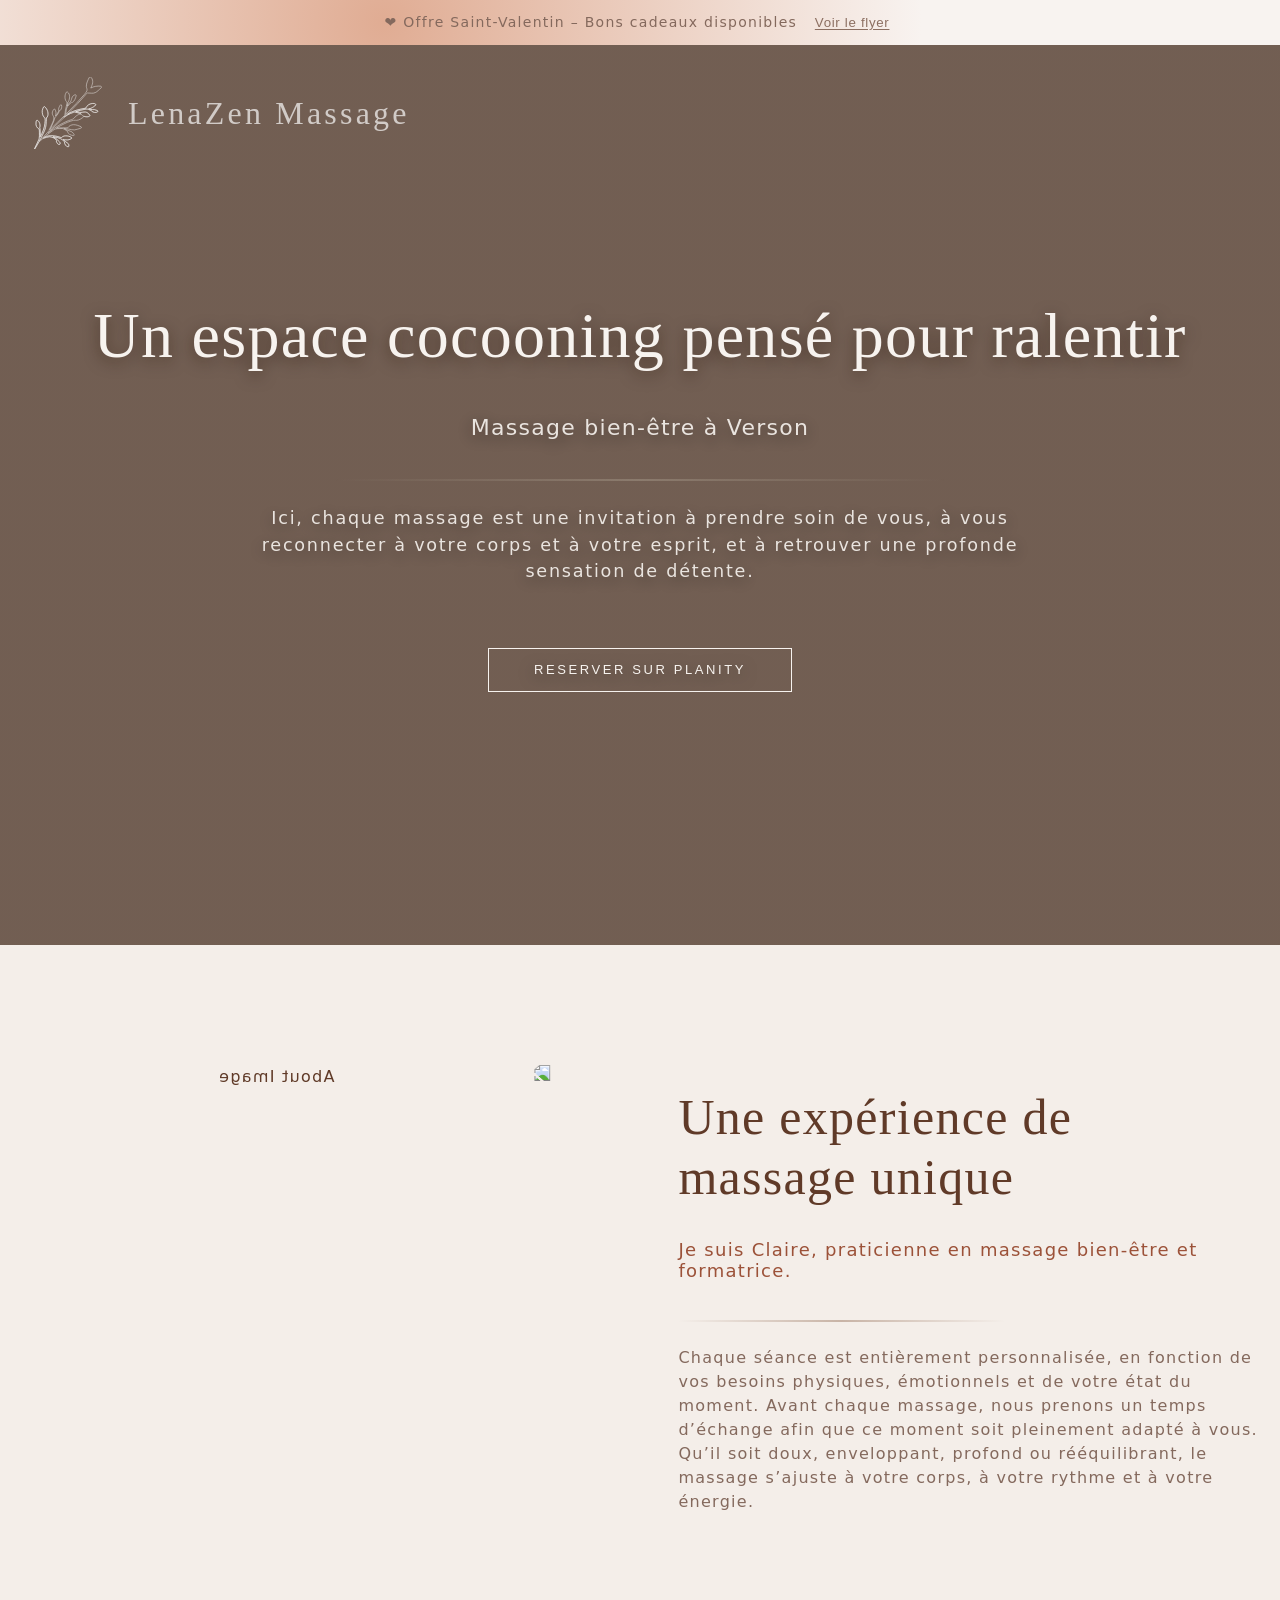
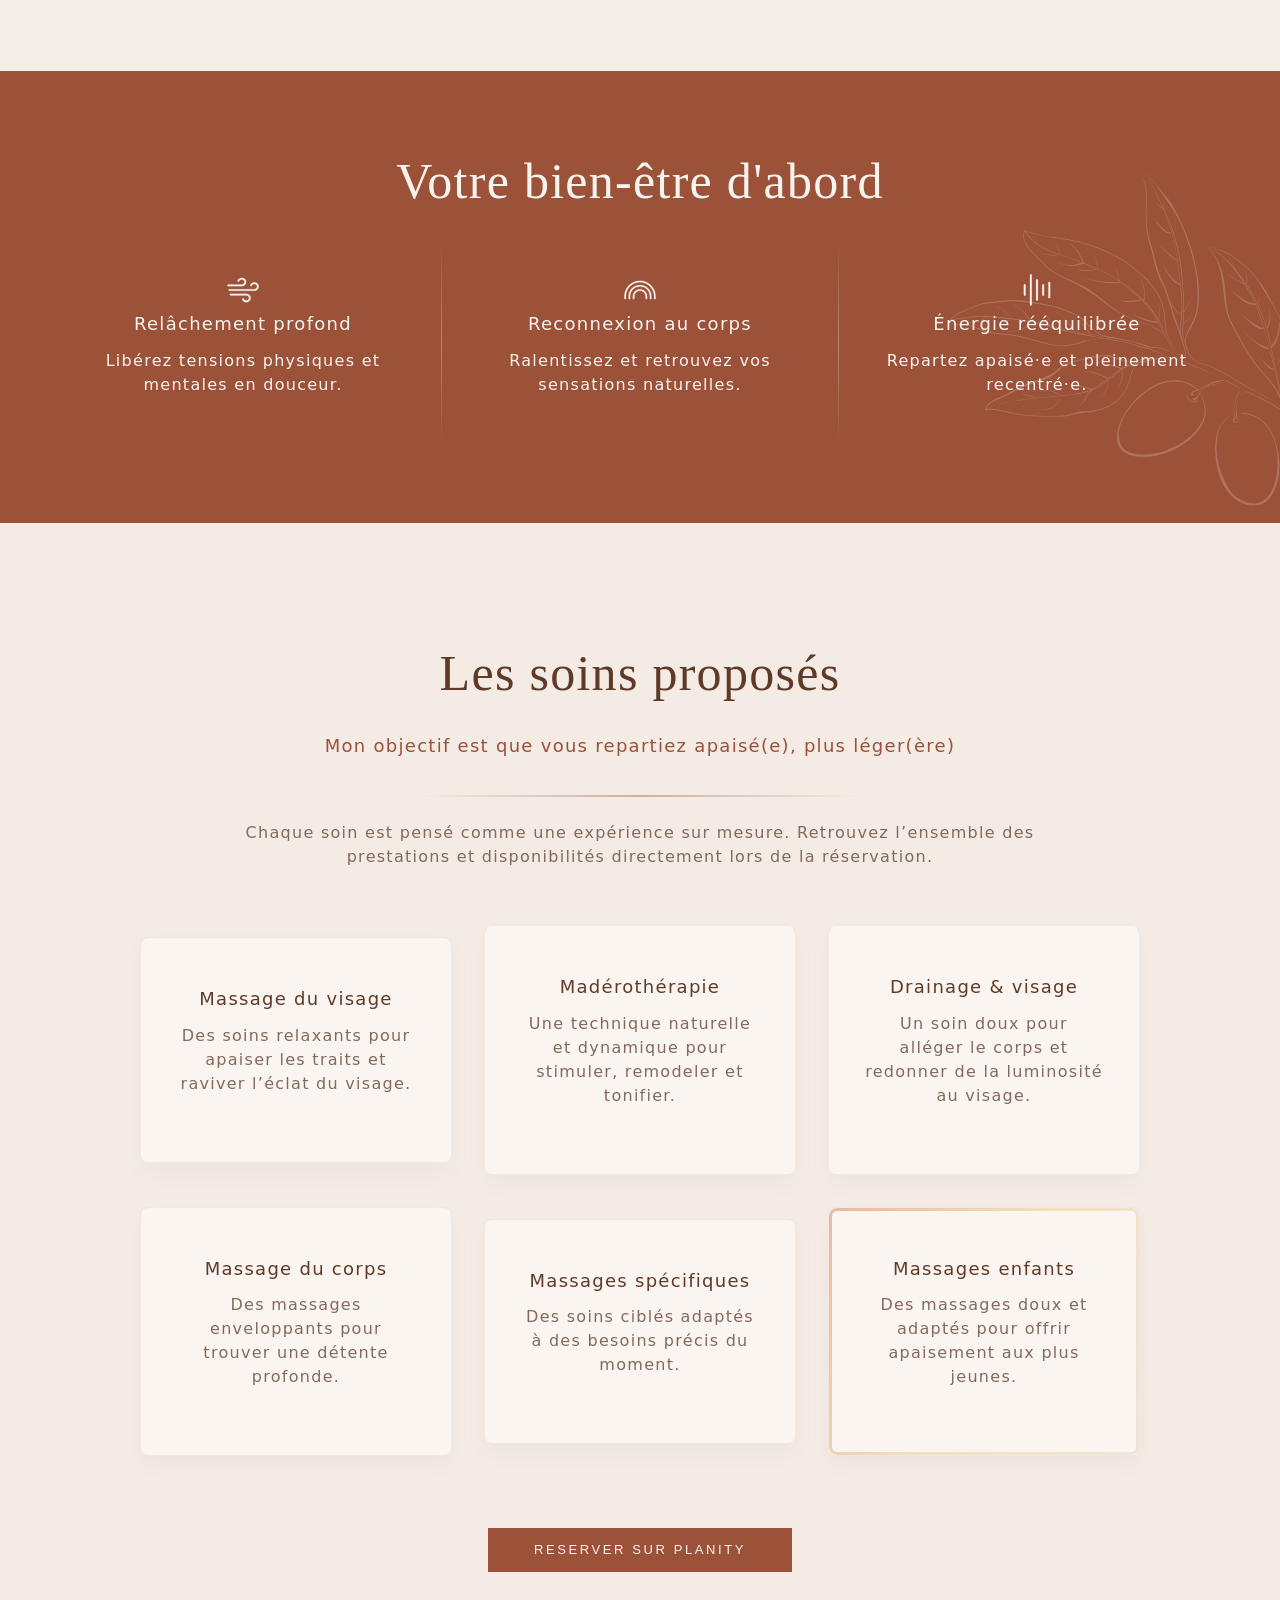
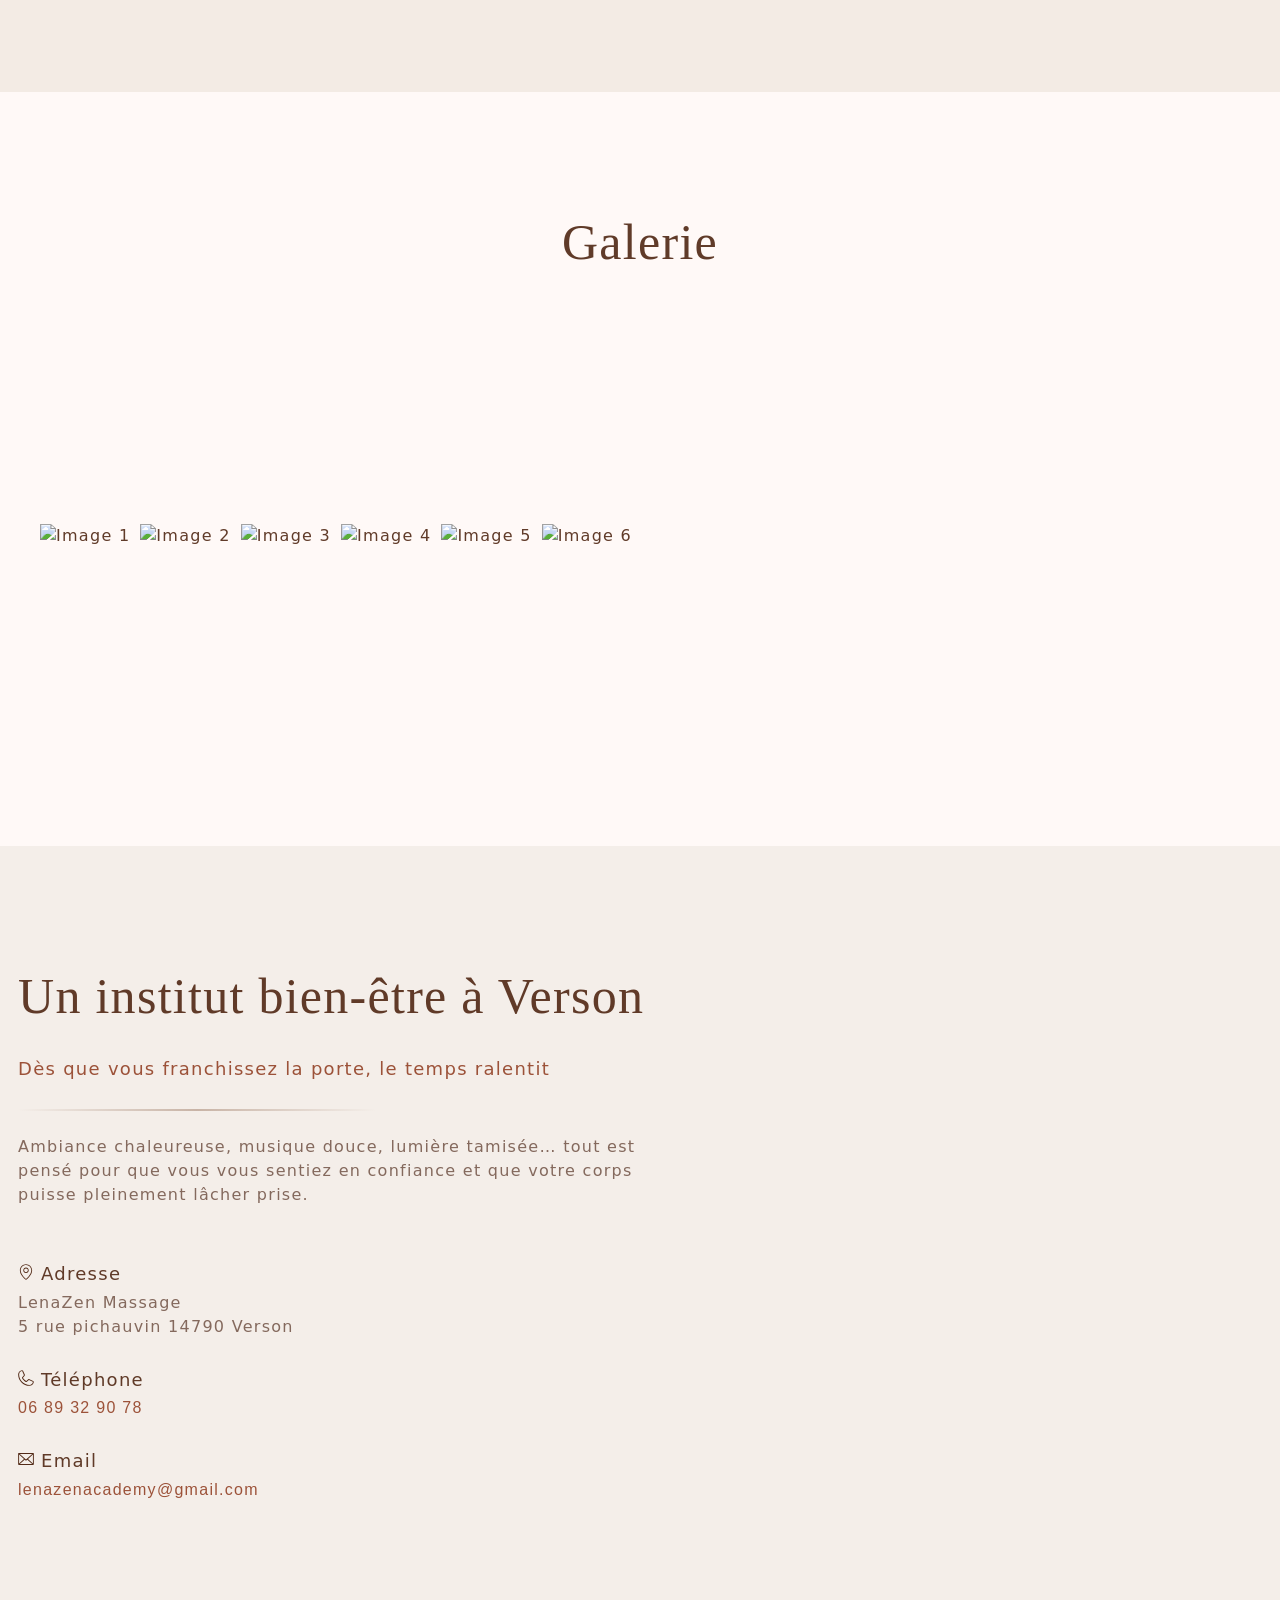
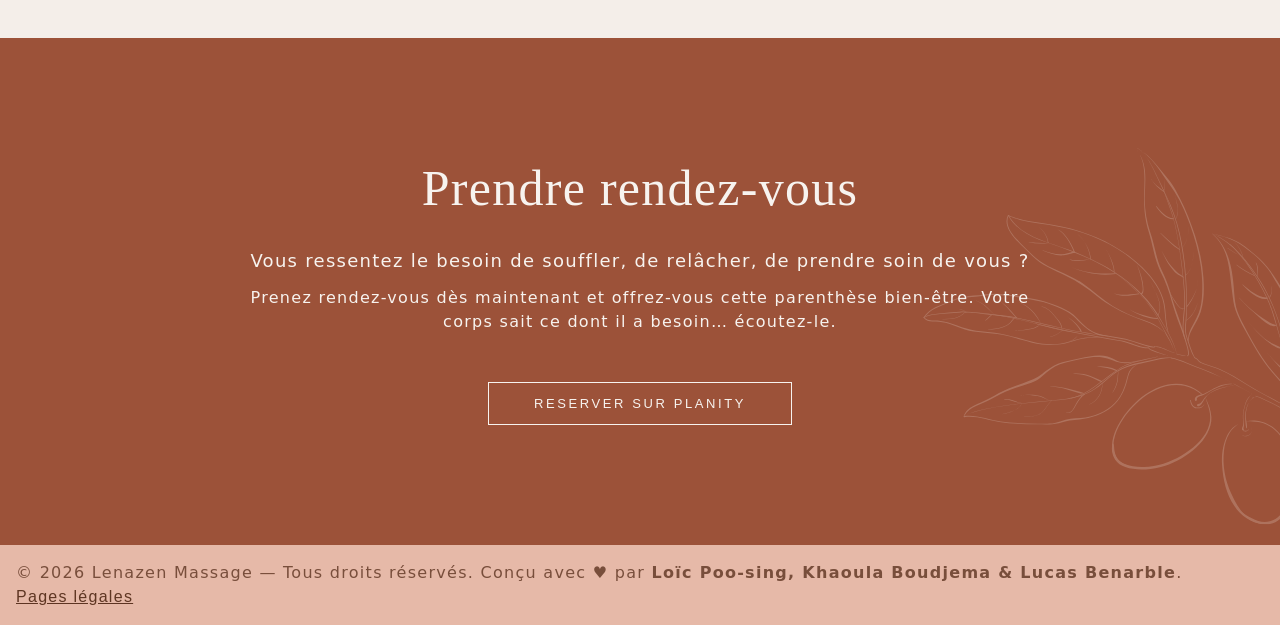
==== index.html @ 2ea1d7d3 "Add files via upload" ====
<!DOCTYPE html>
<html lang="fr">

<head>
  <meta charset="UTF-8">
  <meta name="viewport" content="width=device-width, initial-scale=1.0">
  <title>LenaZen Massage – Massage bien-être à Verson</title>
  <link rel="stylesheet" href="style.css">
  <link href="https://unpkg.com/aos@2.3.1/dist/aos.css" rel="stylesheet">
  <!-- optimisation image -->
  <link rel="preload" as="image" href="assets/hero5.webp" fetchpriority="high">
  <link rel="icon" type="image/png" href="/favicon-96x96.png" sizes="96x96" />
  <link rel="icon" type="image/svg+xml" href="/favicon.svg" />
  <link rel="shortcut icon" href="/favicon.ico" />
  <link rel="apple-touch-icon" sizes="180x180" href="/apple-touch-icon.png" />
  <link rel="manifest" href="/site.webmanifest" />
  <meta name="description" content="Massages bien-être, relaxation et soins du corps à Verson. Un espace dédié à la détente et à l’harmonie du corps et de l’esprit.
">
</head>

<body>
  <!-- Bannière info -->
  <div class="info-banner">
    <p>
      <strong>❤️ Offre Saint-Valentin </strong>– Bons cadeaux disponibles
      <button class="promo-link" onclick="openFlyer()">Voir le flyer</button>
    </p>
  </div>

  <!-- Lightbox flyer -->
  <div id="flyerLightbox" class="flyer-lightbox" onclick="closeFlyer()">
    <img src="assets/lenazen-valentin.png" alt="Offre Saint-Valentin">
  </div>

  <!-- hero -->
  <header id="hero">
    <nav>
      <a href="index.html">
        <svg preserveAspectRatio="xMidYMid meet" data-bbox="46.499 42.499 107 115" viewBox="46.499 42.499 107 115"
          height="200" width="200" xmlns="http://www.w3.org/2000/svg" data-type="color" role="img"
          aria-label="logo LenaZen Academy">
          <g>
            <path
              d="M147.144 96.2c-1.75-.505-3.394-1.212-5.174-1.646-2.052-.5-3.8.647-6.011-.212-.985-.386-1.936-.797-2.88-1.098 1.328.007 2.573-.158 3.99-.99 2.288-1.337 5.606-2.799 7.118-5.042.26-.383.258-.784.011-1.17-1.726-2.722-9.243-.872-11.274.733-1.104.877-4.475 3.553-4.212 5.467-10.404 1.617-20.758 4.107-29.579 9.692a237.659 237.659 0 0 0 3.16-3.278c8.706-9.235 17.979-18.188 25.987-28.035.68-.838 1.697-1.782 2.706-2.799.317.216.711.342 1.149.324 4.115-.185 7.305 1.057 11.29-.68 3.717-1.626 6.348-5.093 9.482-7.537 1.057-.82.629-2.595-.735-2.755-4.746-.553-11.132.208-15.783 2.95 2.617-5.516 4.951-11.296.772-16.82-.977-1.29-2.911-.95-3.559.455-1.835 3.937-4.501 9.11-4.327 13.598.103 2.554 1.835 4.634.907 7.136-.899 2.414-2.723 4.259-4.316 6.215-8.024 9.849-17.443 18.764-26.158 28.003a191.076 191.076 0 0 1-3.601 3.709c.815-2.856.941-6.643 1.292-8.333.114-.567.252-1.139.4-1.715 1.385-3.855 4.723-6.637 7.801-9.296.488.249 1.091.262 1.664-.153 3.459-2.501 4.467-6.19 5.705-10.099.363-1.147-.66-2.51-1.925-1.93-1.898.862-3.035 1.487-4.079 3.288-1.541 2.661-1.21 5.61-3.258 8.16-1.64 2.052-3.556 4.135-4.911 6.443.554-2.066 1.024-4.151.982-6.188-.005-.025 0-.054-.005-.079.421-.124.793-.407.975-.808 2.058-4.581 3.16-11.703-1.532-15.205-.517-.384-1.365-.361-1.751.216-1.648 2.402-2.4 5.238-2.275 8.162.072 1.689.34 3.167.918 4.751.797 2.182 2.632 2.208 2.217 5.046-.569 3.926-1.903 7.787-2.502 11.731-.251 1.616-.34 5.296-1.228 7.514-7.417 7.306-15.262 14.165-22.474 21.679-.344.364-.688.727-1.026 1.094 1.935-4.84 4.825-9.39 6.482-14.376.319-.95 1.174-2.96 1.264-4.451 1.609-2.234 3.573-4.158 5.075-6.468 1.131-1.733 1.894-3.636 2.637-5.546.412.21.967.133 1.312-.268 1.881-2.205 2.569-5.474 1.731-8.242-.183-.613-1.026-.749-1.492-.405-1.199.883-4.58 7.863-2.532 8.262-.529 3.758-3.304 6.444-5.489 9.413 1.054-3.67 1.128-7.479-1.107-10.805-.203-.307-.707-.37-.99-.135-2.03 1.713-2.905 3.791-3.149 6.424-.284 3.077 2.718 5.009 2.653 7.8-.099 4.459-3.221 10.026-5.094 14.016-.662 1.422-2.621 4.255-2.672 6.276-3.323 3.687-6.451 7.554-9.848 11.179-1.707 1.824-3.761 3.466-5.574 5.285a366.902 366.902 0 0 0 1.929-3.629c3.085-5.882 6.275-11.482 7.963-17.961.781-3.016.865-6.222 1.039-9.313.107-1.898.613-4.199.043-6.095.67.017 1.312-.453 1.596-1.041 2.733-5.629.528-12.529-3.948-16.587-.475-.428-1.371-.309-1.736.215-2.467 3.589-2.872 7.768-1.794 11.933.409 1.583 1.307 3.523 2.552 4.633 2.625 2.336 1.366 6.719 1.132 9.824-.584 7.613-3.675 14.1-7.151 20.771-.118.228-.227.451-.338.681a12.44 12.44 0 0 0 .22-2.297c-.023-3.373-.145-6.788-.46-10.144a4.422 4.422 0 0 0-.547-1.786c1.44-3.563.212-9.873-3.185-11.946-.927-.562-2.225-.234-2.379.984-.527 4.158-1.06 7.869 2.22 10.976.419.397 1.075.816 1.599 1.072 1.542.765 1.178 5.121 1.288 6.518.27 3.484-.072 6.644-.423 9.992-2.496 5.228-4.746 10.582-7.401 15.729-.115.221.243.431.375.225 2.099-3.297 4.036-6.631 5.906-10.008.003-.006.003-.006.012-.01 2.117-2.622 5.051-4.788 7.582-7.038.733.013 1.323-.202 2.036-.474 2.496-.951 4.838-1.567 7.516-1.866.372-.045.74-.076 1.11-.099 2.061.35 4.073 1.003 6.011 1.778 2.294.916 3.438 2.49 4.645 4.205-.335.176-.478.63-.373 1.004.677 2.432 2.298 6.217 5.457 5.135.367-.124.676-.533.704-.913.088-1.299-.157-2.131-1.111-3.089-1.808-1.804-3.705-3.453-5.496-5.281-.911-.932-2.835-2.017-4.888-2.755 2.634.251 5.265.784 7.849 1.429 2.707.757 5.309 1.839 7.638 3.538 1.187.862 1.914 2.124 2.905 3.158-.532 2.751 2.803 8.085 5.572 7.809.607.222 1.191-.273 1.316-.85.376-1.694.203-2.772-.876-4.15-.447-.57-1.223-1.069-1.86-1.404-2.23-1.181-3.59-2.714-5.284-4.555a10.933 10.933 0 0 0-.906-.853c1.522.556 3.397.745 4.425.842 3.131.312 6.366-.455 8.934-2.259.479-.338.483-1.12.01-1.462-2.628-1.923-6.229-2.898-9.484-2.746-1.446.074-3.275.143-4.515 1.032-1.816 1.311-1.745 2.154-4.276 1.271-4.606-1.624-10.111-2.792-15.011-2.588-2.349.099-4.647.41-6.907 1.106-1.524.464-2.732 1.313-4.055 2.031.128-.123.254-.24.373-.359.801-.796 1.585-1.606 2.366-2.426.783-.419 1.451-1.063 2.201-1.68 2.796-2.331 5.921-4.311 8.847-6.458a114.089 114.089 0 0 1 4.029-2.817c2.355-.611 4.814-.716 7.293-.776 1.703-.044 3.374-.086 5.033-.08l.006.003c2.225.787 4.229 2.381 6.342 3.567.292.167.582.319.885.46-.023.167-.018.338.035.506 1.405 4.708 5.548 6.355 10.003 6.756.832.07 1.374-.841.881-1.523-.99-1.387-1.776-3.357-3.318-4.252-1.018-.584-2.096-.987-3.189-1.334a10.925 10.925 0 0 0-3.241-1.025 15.73 15.73 0 0 1-1.606-.668c-1.48-.731-2.982-1.701-4.529-2.436 2.263.089 4.509.347 6.798.907a.798.798 0 0 0 .469-.035c3.218.455 5.858 1.684 9.193 1.342 3.464-.356 6.747-1.994 10.119-2.757 1.156-.264 1.428-1.764.303-2.293-3.872-1.818-7.743-3.397-12.085-3.314-2.769.054-7.485 1.717-8.489 4.641-.202.484-12.424.3-13.765.38-1.626.1-3.313.197-4.944.494a112.569 112.569 0 0 1 12.678-7.03c3.242-1.539 6.65-3.255 10.143-4.106 1.506-.364 2.854-.664 4.135-1.283.243.063.536.062.844-.033 1.406-.421 3.166.026 4.645-.034 2.177-.093 4.111-.932 5.974-1.985 2.245-1.27 4.141-2.624 5.606-4.442 3.008 1.067 6.656 1.117 8.675-.016.686-.391 1.035-1.19.519-1.889-1.689-2.276-3.762-4.46-6.721-4.907-3.193-.476-6.537 1.252-9.543.493-.959-.245-3.509-.937-6.034-1.227 5.372-1.705 10.73-2.895 16.311-3.975 3.086-.429 5.659 1.386 8.454 2.395.066.027.123.036.185.054-.011.341.118.694.418.934 2.4 1.935 7.111 3.088 9.591.887.53-.472.608-1.561-.228-1.808zm-27.592 4.82c.431.164.85.23 1.258.247.012.028.02.062.032.09-2.733.522-5.298 1.398-7.676 3.373-1.659 1.376-2.916 2.988-4.484 4.24-.147.077-.288.156-.426.229a1.555 1.555 0 0 0-.538.46 8.423 8.423 0 0 1-2.447 1.071c-3.214.845-6.105 2.023-9.142 3.402-5.903 2.682-11.597 5.821-16.949 9.469-2.948 2.015-5.746 4.261-8.551 6.466-.779.613-1.649 1.464-2.568 2.357 2.429-2.669 4.851-5.34 7.439-7.857 6.525-6.348 13.281-12.439 19.78-18.798 1.299-.773 2.514-1.657 3.8-2.49 3.031-1.973 6.505-3.185 9.884-4.406.382-.141.765-.265 1.15-.397 3.472.232 8.274 2.106 9.438 2.544z"
              fill="#69876B" data-color="1"></path>
            <path
              d="M101.291 153.089c.377-1.699.204-2.773-.876-4.149-.451-.574-1.226-1.071-1.862-1.407-2.232-1.179-3.585-2.715-5.283-4.553a10.383 10.383 0 0 0-.903-.854c1.524.555 3.396.742 4.422.844 3.133.311 6.368-.455 8.936-2.259.48-.337.485-1.119.012-1.464-2.629-1.922-6.23-2.9-9.487-2.745-1.447.069-3.271.14-4.513 1.032-1.82 1.307-1.746 2.153-4.276 1.265-4.611-1.62-10.109-2.789-15.008-2.586-2.356.098-4.65.411-6.913 1.104-2.025.62-3.486 1.916-5.413 2.686-.165.066-.137.333.046.347.842.067 1.475-.168 2.26-.467 2.5-.953 4.838-1.567 7.518-1.869.37-.042.741-.072 1.113-.097 2.06.352 4.073 1.005 6.006 1.779 2.297.919 3.442 2.49 4.644 4.206-.33.175-.476.628-.372 1.001.681 2.434 2.297 6.222 5.461 5.137.363-.124.674-.531.7-.913.088-1.297-.153-2.133-1.111-3.089-1.804-1.802-3.706-3.449-5.496-5.283-.907-.93-2.836-2.011-4.887-2.748 2.63.249 5.265.779 7.846 1.425 2.713.759 5.309 1.84 7.641 3.537 1.185.862 1.918 2.123 2.904 3.157-.528 2.757 2.804 8.091 5.573 7.813.61.224 1.19-.272 1.318-.85zm1.882-13.287c.06.032.115.067.174.1-.06.026-.121.049-.181.074.004-.058.009-.116.007-.174z"
              opacity=".2"></path>
            <path
              d="M147.147 96.204c-1.751-.507-3.397-1.221-5.174-1.652-2.052-.498-3.803.646-6.013-.211-.986-.382-1.935-.796-2.881-1.099 1.332.01 2.575-.157 3.989-.984 2.289-1.339 5.609-2.801 7.118-5.043.26-.387.257-.785.01-1.176-1.719-2.72-9.242-.87-11.269.739-1.104.877-4.474 3.554-4.214 5.467-12.805 1.989-25.53 5.298-35.425 14.073-.188.166-.024.515.228.399 2.004-.923 3.718-2.239 5.563-3.437 3.031-1.969 6.506-3.181 9.884-4.404.384-.139.767-.264 1.151-.397 3.476.23 8.272 2.104 9.438 2.542.434.163.847.23 1.256.246 1.402 4.328 9.87 5.958 13.388 3.977.689-.388 1.036-1.191.517-1.891-1.685-2.274-3.76-4.458-6.72-4.904-3.194-.481-6.535 1.25-9.541.49-.962-.243-3.512-.935-6.032-1.227 5.371-1.705 10.728-2.89 16.309-3.969 3.084-.431 5.655 1.385 8.453 2.395.062.023.122.029.184.046-.01.346.121.698.421.94 2.397 1.934 7.111 3.089 9.59.881.523-.467.602-1.56-.23-1.801zm-14.879-6.656a8.317 8.317 0 0 0-.098.069l.12-.11c-.007.013-.016.027-.022.041z"
              opacity=".2"></path>
            <path
              d="M64.194 123.069c.785-3.016.867-6.22 1.042-9.314.108-1.9.613-4.198.043-6.092.665.015 1.309-.453 1.595-1.042 2.731-5.632.526-12.534-3.948-16.588-.477-.432-1.373-.313-1.735.212-2.47 3.59-2.872 7.771-1.795 11.936.41 1.584 1.304 3.52 2.553 4.631 2.625 2.334 1.367 6.719 1.128 9.821-.587 7.618-3.675 14.106-7.147 20.778-.117.224-.227.451-.342.676.136-.73.225-1.483.221-2.297-.02-3.37-.145-6.786-.457-10.142a4.44 4.44 0 0 0-.549-1.784c1.441-3.563.208-9.873-3.183-11.945-.928-.567-2.224-.236-2.379.978-.529 4.164-1.064 7.871 2.219 10.979.417.395 1.076.813 1.599 1.072 1.54.762 1.177 5.124 1.286 6.519.271 3.483-.067 6.644-.421 9.99-2.5 5.231-4.746 10.581-7.402 15.734-.114.221.246.432.379.221 3.397-5.349 6.386-10.773 9.331-16.383 3.088-5.878 6.277-11.484 7.962-17.96z"
              opacity=".2"></path>
          </g>
        </svg>
        <span>LenaZen Massage</span>
      </a>

    </nav>
    <div class="container">
      <h1 data-aos="fade-zoom-in" data-aos-duration="1200">Un espace cocooning pensé pour ralentir
        <span class="h3">Massage bien-être à Verson</span>
      </h1>
      <div class="separator light" data-aos="fade-zoom-in" data-aos-duration="1200" data-aos-delay="50"></div>
      <div data-aos="fade-zoom-in" data-aos-duration="1200" data-aos-delay="150">
        <p>Ici, chaque massage est une invitation à
          prendre soin de vous, à vous reconnecter à votre corps et à votre
          esprit, et à retrouver une profonde sensation de détente.</p>

      </div>
      <div data-aos="fade-zoom-in" data-aos-duration="1200" data-aos-delay="250">

        <a href="https://www.planity.com/lenazen-14790-verson" target="_blank" class="btn white">reserver sur
          planity</a>
      </div>
    </div>
    <!-- boutons changement background -->

    <!-- <div id="hero-buttons"
      style="position: absolute; top: 20px; right: 20px; display: flex; flex-direction: column; gap: 10px; z-index: 1000;">
      <button data-hero="1">1</button>
      <button data-hero="2">2</button>
      <button data-hero="3">3</button>
      <button data-hero="4">4</button>
      <button data-hero="5">5</button>
    </div> -->
    <!-- boutons changement font -->

    <!-- <div id="font-buttons"
      style="position: absolute; top: 20px; left: 20px; display: flex; flex-direction: column; gap: 10px; z-index: 1000;">
      <button data-font="1">AlexBrush-Regular</button>
      <button data-font="2">Priestacy</button>
      <button data-font="3">RusticRoadway</button>
      <button data-font="4">Transcity</button>
      <button data-font="5">WhisperingSignature</button>
    </div> -->

  </header>

  <!-- Section presentation -->
  <section id="presentation">
    <div class="container about">
      <div class="about_image">
        <div class="about_image-1"><img src="assets/hero3.webp" loading="lazy" sizes="(max-width: 1026px) 100vw, 1026px"
            srcset="assets/hero3.webp" alt="About Image" class="about_image-large"></div>
        <div class="about_image-2 hide-tablet">
          <!-- src="https://cdn.prod.website-files.com/688059366b7b9bf3a9d57225/6882c23a80e1cd58ed49dabc_2151916542.webp" -->
          <!-- src="https://cdn.prod.website-files.com/688059366b7b9bf3a9d57225/6882c23a80e1cd58ed49dabc_2151916542.webp" -->
          <img src="assets/claire.jpeg" loading="lazy" sizes="(max-width: 1026px) 100vw, 1026px"
            srcset="assets/claire.jpeg" alt="" class="about_image-absolute">
        </div>
      </div>
      <div class="about_content-2-left">
        <h2 data-aos="fade-zoom-in" data-aos-duration="800">Une expérience de massage unique</h2>
        <h3 class="accent" data-aos="fade-zoom-in" data-aos-duration="800" data-aos-delay="50">Je suis Claire,
          praticienne en massage
          bien-être et formatrice.</h3>
        <div class="separator" data-aos="fade-zoom-in" data-aos-duration="800" data-aos-delay="50"></div>
        <p data-aos="fade-zoom-in" data-aos-duration="800" data-aos-delay="100">Chaque séance est entièrement
          personnalisée, en fonction de vos besoins physiques, émotionnels et de votre
          état du moment.
          Avant chaque massage, nous prenons un temps d’échange afin que ce moment soit pleinement adapté à vous.
          Qu’il soit doux, enveloppant, profond ou rééquilibrant, le massage s’ajuste à votre corps, à votre rythme et à
          votre énergie.</p>
      </div>
    </div>
  </section>

  <!-- Section benefices -->
  <section id="benefices">


    <svg version="1.1" id="svg1" width="203.70093" height="161.17667" viewBox="0 0 203.70093 161.17667"
      sodipodi:docname="9710450.ai" xml:space="preserve" xmlns:inkscape="http://www.inkscape.org/namespaces/inkscape"
      xmlns:sodipodi="http://sodipodi.sourceforge.net/DTD/sodipodi-0.dtd" xmlns:xlink="http://www.w3.org/1999/xlink"
      xmlns="http://www.w3.org/2000/svg" xmlns:svg="http://www.w3.org/2000/svg">
      <defs id="defs1"><color-profile inkscape:label="Adobe RGB (1998)" name="Adobe-RGB-1998"
          xlink:href="[data-uri]"
          id="color-profile1" /></defs>
      <sodipodi:namedview id="namedview1" pagecolor="#ffffff" bordercolor="#000000" borderopacity="0.25"
        inkscape:showpageshadow="2" inkscape:pageopacity="0.0" inkscape:pagecheckerboard="0"
        inkscape:deskcolor="#d1d1d1">
        <inkscape:page x="4.8833758e-06" y="-9.0663764e-07" width="203.70093" height="161.17667" id="page2" margin="0"
          bleed="0" />
      </sodipodi:namedview>
      <g id="g1" inkscape:groupmode="layer" inkscape:label="1" transform="translate(-369.08514,-80.803252)">
        <g id="group-R5" transform="translate(369.08514,25.246867)">
          <path id="path2-0"
            d="m 32.0898,135.828 c 2.6993,3.004 7.4766,5.301 10.6915,7.742 6.5117,4.95 12.9218,10 19.3281,15.039 18.375,14.512 36.5429,29.25 54.6246,44.129 34.09,28 67.946,56.34 102.176,84.192 2.992,2.441 6.031,4.808 8.906,7.359 0.692,0.621 -0.078,1.652 -0.859,1.152 -10.441,-6.632 -19.769,-15.793 -29.277,-23.652 -18.055,-14.937 -36.078,-29.918 -54.129,-44.891 -33.918,-28.117 -67.4494,-56.859 -102.094,-84.078 -2.4531,-1.91 -6.2851,-6.14 -9.4336,-6.871 -0.1289,-0.019 -0.0273,-0.211 0.0664,-0.121 v 0"
            style="fill:#584b38;fill-opacity:1;fill-rule:nonzero;stroke:none"
            transform="matrix(0.13333333,0,0,-0.13333333,0,216.73333)" />
          <path id="path3-0"
            d="m 265.051,325.512 c 11.312,13.617 27.387,20.597 42.683,28.66 0.934,0.476 0.325,2.019 -0.625,1.527 -7.476,-3.937 -15.136,-7.558 -22.437,-11.828 -8.008,-4.699 -14.02,-11.07 -19.738,-18.269 -0.067,-0.082 0.05,-0.172 0.117,-0.09 v 0"
            style="fill:#584b38;fill-opacity:1;fill-rule:nonzero;stroke:none"
            transform="matrix(0.13333333,0,0,-0.13333333,0,216.73333)" />
          <path id="path4-6"
            d="m 313.652,356.949 c 26.493,17.34 55.789,31.332 83.832,46 26.758,13.981 54.043,27.199 79.981,42.66 30.129,17.911 60.23,36.032 92.547,49.801 15.871,6.789 32.269,11.11 48.679,16.219 6.743,2.121 13.352,4.34 19.098,8.519 1.781,1.293 3.188,3.012 4.551,4.731 2.66,3.34 6.66,5.269 10.433,7.07 1.676,0.801 0.547,3.5 -1.085,2.653 -4.95,-2.563 -8.989,-5.153 -12.317,-9.622 -4.918,-6.628 -14.082,-8.851 -21.516,-11.289 -16.355,-5.351 -32.718,-9.621 -48.656,-16.3 -31.719,-13.34 -61.285,-31.34 -90.742,-48.993 -27.195,-16.269 -55.762,-30.277 -83.812,-45 -27.688,-14.527 -54.395,-30.058 -81.075,-46.339 -0.086,-0.039 0.004,-0.149 0.082,-0.11 v 0"
            style="fill:#584b38;fill-opacity:1;fill-rule:nonzero;stroke:none"
            transform="matrix(0.13333333,0,0,-0.13333333,0,216.73333)" />
          <path id="path5-24"
            d="m 675.09,538.832 c 4.539,-1.934 10.125,-0.781 14.805,-0.094 6.769,1.032 13.351,3.051 19.992,4.672 1.144,0.281 0.91,2.129 -0.235,1.828 -5.566,-1.429 -11.101,-2.949 -16.664,-4.379 -4.675,-1.199 -13.226,-4.527 -17.836,-1.89 -0.089,0.031 -0.156,-0.11 -0.062,-0.137 v 0"
            style="fill:#584b38;fill-opacity:1;fill-rule:nonzero;stroke:none"
            transform="matrix(0.13333333,0,0,-0.13333333,0,216.73333)" />
          <path id="path6-7"
            d="m 51.9336,130.082 c 13.5859,15.227 30.0195,28.238 45.6484,41.297 22.481,18.781 45.289,37.16 68.219,55.391 19.551,15.539 39.222,30.949 58.89,46.39 8.043,6.301 15.321,12.559 25.098,16.11 11.234,4.05 26.367,5.82 32.731,17.32 0.355,0.629 -0.2,1.39 -0.844,1.5 -9.762,1.621 14.105,20.941 16.687,22.879 16.555,12.48 34.672,22.972 52.746,33.062 19.371,10.821 39.149,20.91 59.239,30.321 13.636,6.378 27.715,13.378 42.34,17.218 1.257,0.34 1.023,2.371 -0.262,2.039 -17.106,-4.41 -33.535,-12.66 -49.414,-20.211 -23.172,-10.968 -45.934,-22.898 -68.106,-35.789 -17.468,-10.16 -36.215,-20.777 -50.707,-35.089 -3.219,-3.168 -7.406,-7.282 -7.633,-12.122 -0.05,-1.257 0.313,-3.046 1.356,-3.878 0.406,-0.321 1.004,-0.309 1.465,-0.348 1.199,-0.133 -3.668,-4.934 -2.985,-4.281 -3.144,-2.942 -7.488,-4.551 -11.461,-6.039 -10.996,-4.09 -21.937,-6.321 -31.304,-13.762 -6.426,-5.102 -12.871,-10.16 -19.305,-15.231 -19.723,-15.57 -39.406,-31.148 -58.98,-46.871 -21.274,-17.09 -42.469,-34.289 -63.1684,-52.09 -13.8789,-11.918 -28.3555,-23.847 -40.4102,-37.679 -0.0937,-0.117 0.0664,-0.231 0.1602,-0.137 v 0"
            style="fill:#584b38;fill-opacity:1;fill-rule:nonzero;stroke:none"
            transform="matrix(0.13333333,0,0,-0.13333333,0,216.73333)" />
          <path id="path7-4"
            d="m 452.484,412.582 c 0.575,-2.422 1.325,-4.363 3.84,-5.242 2.645,-0.918 5.629,0.461 7.774,1.922 0.32,0.226 -0.059,0.726 -0.375,0.5 -3.778,-2.813 -10.778,-3.684 -11.094,2.84 -0.012,0.089 -0.164,0.07 -0.145,-0.02 v 0"
            style="fill:#584b38;fill-opacity:1;fill-rule:nonzero;stroke:none"
            transform="matrix(0.13333333,0,0,-0.13333333,0,216.73333)" />
          <path id="path8-1"
            d="m 465.453,419.461 c 18.711,12.09 39.602,20.269 59.098,30.988 0.801,0.422 0.262,1.762 -0.543,1.321 -19.668,-10.598 -40.34,-19.231 -58.805,-31.981 -0.219,-0.16 0.035,-0.48 0.25,-0.328 v 0"
            style="fill:#584b38;fill-opacity:1;fill-rule:nonzero;stroke:none"
            transform="matrix(0.13333333,0,0,-0.13333333,0,216.73333)" />
          <path id="path9-8"
            d="m 524.316,451.059 c 31.235,18.043 66.219,30.832 99.832,43.711 16.184,6.16 32.575,11.73 48.672,18.121 18.176,7.218 36.481,14.41 55.864,17.55 1.171,0.2 0.957,2.028 -0.239,1.848 -17.804,-2.918 -34.715,-9.207 -51.449,-15.82 -17.086,-6.75 -34.367,-12.84 -51.512,-19.379 -34.879,-13.32 -68.433,-28.09 -101.242,-45.91 -0.086,-0.051 -0.019,-0.192 0.074,-0.121 v 0"
            style="fill:#584b38;fill-opacity:1;fill-rule:nonzero;stroke:none"
            transform="matrix(0.13333333,0,0,-0.13333333,0,216.73333)" />
          <path id="path10-5"
            d="m 456.422,408.949 c 16.508,-5.711 23.219,-27.07 26.129,-42.437 1.89,-10.071 1.609,-20.16 0.304,-30.274 -1.101,-8.468 -4.457,-17.968 -3.253,-26.5 0.207,-1.457 2.132,-1.316 2.433,-0.019 2.578,10.769 3.309,23.14 3.965,34.203 0.563,9.558 -0.773,19 -3.164,28.269 -4.012,15.528 -11.641,29.661 -26.297,37.02 -0.16,0.098 -0.293,-0.199 -0.117,-0.262 v 0"
            style="fill:#584b38;fill-opacity:1;fill-rule:nonzero;stroke:none"
            transform="matrix(0.13333333,0,0,-0.13333333,0,216.73333)" />
          <path id="path11-8"
            d="M 600.824,932.488 C 567.055,919.68 539.105,899.152 514.238,873.203 485.961,843.695 460.879,810.883 439.281,776.215 416.098,739.008 398.023,698.813 383.766,657.395 368.715,613.68 360.762,568.18 350.398,523.23 c -6.535,-28.32 -13.527,-56.5 -19.773,-84.929 -6.191,-28.129 -13.047,-56.25 -24.516,-82.789 -0.734,-1.711 1.918,-2.852 2.637,-1.141 17.461,41.41 23.734,86.18 33.914,129.668 5.445,23.211 11.133,46.359 16.285,69.652 5.297,23.93 9.879,48.008 16.5,71.598 23.981,85.484 66.856,163.656 125.375,230.293 28.274,32.195 60.114,60.137 100.086,76.711 0.117,0.059 0.039,0.234 -0.082,0.195 v 0"
            style="fill:#584b38;fill-opacity:1;fill-rule:nonzero;stroke:none"
            transform="matrix(0.13333333,0,0,-0.13333333,0,216.73333)" />
          <path id="path12-9"
            d="m 313.676,356.969 c 8.047,15.441 11.066,32.281 15.074,49.062 3.059,12.77 5.938,25.578 8.863,38.41 2.973,13.008 5.825,26.059 8.782,39.098 4.015,17.68 9.664,34.93 13.98,52.52 12.402,50.621 28.512,100.781 45.176,150.125 10.633,31.472 25.539,60.222 42.41,88.839 26.652,45.196 57.805,89.493 97.297,124.438 0.793,0.695 -0.195,2.016 -0.985,1.312 C 493.84,856.234 455.93,796.992 425.137,737.668 402.387,693.859 389.98,644.699 376.023,597.559 c -4.937,-16.68 -9.777,-33.399 -14.312,-50.2 -5.699,-21.148 -11.945,-42.25 -16.77,-63.629 -4.382,-19.339 -8.5,-38.769 -12.671,-58.16 -1.668,-7.769 -3.329,-15.511 -5.098,-23.242 -3.52,-15.348 -5.652,-31.437 -13.625,-45.297 -0.055,-0.082 0.098,-0.133 0.129,-0.062 v 0"
            style="fill:#584b38;fill-opacity:1;fill-rule:nonzero;stroke:none"
            transform="matrix(0.13333333,0,0,-0.13333333,0,216.73333)" />
          <path id="path13-9"
            d="m 602.395,933.797 c -27.692,-21.598 -45.239,-51.93 -56.122,-84.902 -11.406,-34.594 -14.601,-70.016 -18.05,-106 -1.957,-20.489 -4.371,-39.993 -11.703,-59.387 -7.864,-20.789 -19.196,-40.125 -29.993,-59.477 -21.894,-39.23 -44.461,-77.769 -72.062,-113.34 -17.192,-22.152 -37.867,-41.222 -55.594,-62.929 -21.66,-26.571 -38.582,-57.032 -45.769,-90.684 -0.114,-0.558 0.785,-0.84 0.98,-0.258 12.066,34.668 28.637,66.211 52.27,94.41 19.336,23.102 40.757,43.809 58.75,68.071 25.839,34.879 47.343,72.539 68.8,110.176 11,19.316 21.821,38.757 29.305,59.746 6.313,17.675 8.773,36.445 11.484,54.929 4.84,32.989 7.922,66.7 15.477,99.2 8.145,35.031 24.512,66.878 52.465,90.113 0.203,0.176 -0.035,0.492 -0.238,0.332 v 0"
            style="fill:#584b38;fill-opacity:1;fill-rule:nonzero;stroke:none"
            transform="matrix(0.13333333,0,0,-0.13333333,0,216.73333)" />
          <path id="path14-9"
            d="m 602.504,933.703 c -31.563,-5.594 -61.551,-12.23 -89.484,-28.656 -11.649,-6.852 -22.457,-15.051 -33.11,-23.317 -14.582,-11.335 -28.801,-22.796 -41.734,-36.019 -27.477,-28.07 -49.735,-60.727 -68.442,-95.102 -20.652,-37.941 -43.207,-76.242 -53.234,-118.632 -8.613,-36.438 -9.328,-76.149 -6.41,-113.348 1.473,-18.867 4.93,-37.488 7.953,-56.168 3.086,-18.981 4.547,-37.902 6,-57.051 0.078,-0.922 1.559,-0.941 1.633,0 1.633,20.781 -2.196,42.102 -5.395,62.559 -3.308,21.222 -7.117,42.402 -8.277,63.863 -2.566,47.34 0.535,95.172 18.976,139.324 17.055,40.836 41.856,77.032 65.715,114.051 5.063,7.863 9.473,16.106 14.438,24.031 5.172,8.266 11.805,15.84 18.16,23.2 13.387,15.55 28.582,29.39 44.902,41.8 16.934,12.875 33.309,26.039 52.45,35.598 23.414,11.699 50.289,18.82 75.875,23.723 0.097,0.015 0.078,0.16 -0.016,0.144 v 0"
            style="fill:#584b38;fill-opacity:1;fill-rule:nonzero;stroke:none"
            transform="matrix(0.13333333,0,0,-0.13333333,0,216.73333)" />
          <path id="path15-33"
            d="m 349.254,495.57 c 7.355,-10.718 28.285,11.629 32.723,16.2 12.418,12.761 23.699,26.589 35.8,39.679 0.176,0.18 -0.144,0.442 -0.328,0.25 -10.547,-10.98 -20.398,-22.429 -31.785,-32.59 -6.516,-5.808 -13.199,-11.597 -20.375,-16.589 -3.828,-2.661 -10.855,-8.29 -15.914,-6.809 -0.098,0.027 -0.187,-0.063 -0.121,-0.141 v 0"
            style="fill:#584b38;fill-opacity:1;fill-rule:nonzero;stroke:none"
            transform="matrix(0.13333333,0,0,-0.13333333,0,216.73333)" />
          <path id="path16-77"
            d="m 370,569.762 c 8.945,-4.934 17.449,-0.481 25.492,4.367 10.375,6.262 20.617,13.07 29.973,20.769 19.664,16.192 36.621,34.754 53.094,54.118 0.093,0.097 -0.075,0.222 -0.157,0.117 -15.66,-17.695 -31.679,-35.145 -50.183,-49.934 -9.024,-7.219 -19.301,-12.308 -29.371,-17.84 -9.368,-5.179 -18.711,-7.929 -28.844,-11.027 -0.277,-0.094 -0.215,-0.453 -0.004,-0.57 v 0"
            style="fill:#584b38;fill-opacity:1;fill-rule:nonzero;stroke:none"
            transform="matrix(0.13333333,0,0,-0.13333333,0,216.73333)" />
          <path id="path17-3"
            d="m 390.293,641.887 c 7.422,-6.571 18.48,-0.86 26.035,3.269 10.699,5.824 20.625,14.465 29.867,22.317 22.868,19.433 45.602,38.371 65.707,60.769 0.176,0.199 -0.144,0.442 -0.32,0.246 -18.945,-20.125 -40.043,-39.875 -63.047,-55.351 -9.258,-6.231 -18.816,-12.071 -28.246,-18.059 -5.019,-3.18 -10.129,-6.258 -15.66,-8.492 -4.625,-1.867 -9.566,-2.082 -14.219,-3.82 -0.383,-0.137 -0.398,-0.625 -0.117,-0.879 v 0"
            style="fill:#584b38;fill-opacity:1;fill-rule:nonzero;stroke:none"
            transform="matrix(0.13333333,0,0,-0.13333333,0,216.73333)" />
          <path id="path18-25"
            d="m 421.68,726.984 c 14.722,-3.613 29.976,3.625 42.199,11.329 13.988,8.839 26.949,20.175 38.152,32.363 0.469,0.508 -0.332,1.316 -0.855,0.871 -10.996,-9.582 -22.36,-18.535 -34.86,-26.106 -12.964,-7.832 -28.429,-15.457 -44.015,-13.996 -2.93,0.278 -3.41,-3.777 -0.621,-4.461 v 0"
            style="fill:#584b38;fill-opacity:1;fill-rule:nonzero;stroke:none"
            transform="matrix(0.13333333,0,0,-0.13333333,0,216.73333)" />
          <path id="path19-6"
            d="m 464.945,800.355 c 20.739,8.907 39.813,19.762 57.618,33.672 0.523,0.403 -0.079,1.2 -0.622,0.821 -18.015,-12.805 -37.656,-23.481 -57.777,-32.602 -1.199,-0.547 -0.441,-2.422 0.781,-1.891 v 0"
            style="fill:#584b38;fill-opacity:1;fill-rule:nonzero;stroke:none"
            transform="matrix(0.13333333,0,0,-0.13333333,0,216.73333)" />
          <path id="path20-3"
            d="m 346.426,501.469 c -15.996,22.672 -25.988,52.011 -30.387,79.25 -0.086,0.519 -0.851,0.41 -0.812,-0.117 1.914,-27.93 13.359,-57.563 30.382,-79.75 0.407,-0.532 1.192,0.078 0.817,0.617 v 0"
            style="fill:#584b38;fill-opacity:1;fill-rule:nonzero;stroke:none"
            transform="matrix(0.13333333,0,0,-0.13333333,0,216.73333)" />
          <path id="path21-4"
            d="m 362.828,577.469 c -21.328,24.5 -27.887,56.996 -27.164,88.765 0.02,0.789 -1.031,0.957 -1.215,0.172 -3.851,-16.16 -0.734,-34.91 3.012,-50.804 3.379,-14.352 9.066,-32.731 21.441,-41.973 2.442,-1.84 6.055,1.383 3.926,3.84 v 0"
            style="fill:#584b38;fill-opacity:1;fill-rule:nonzero;stroke:none"
            transform="matrix(0.13333333,0,0,-0.13333333,0,216.73333)" />
          <path id="path22-0"
            d="m 379.258,644.379 c -9.688,20.516 -12.035,44.668 -8.09,66.949 0.07,0.395 -0.516,0.473 -0.609,0.09 -2.743,-11.375 -3.485,-23.125 -3.024,-34.797 0.438,-11.187 2.375,-24.488 9.774,-33.348 0.793,-0.949 2.519,-0.097 1.949,1.106 v 0"
            style="fill:#584b38;fill-opacity:1;fill-rule:nonzero;stroke:none"
            transform="matrix(0.13333333,0,0,-0.13333333,0,216.73333)" />
          <path id="path23-6"
            d="m 415.141,731.801 c -8.696,9.226 -5.864,24.765 -8.086,36.402 -0.047,0.266 -0.434,0.219 -0.407,-0.047 0.989,-7.508 0.422,-15.125 1.403,-22.636 0.57,-4.446 1.683,-12.547 6.844,-14.032 0.164,-0.05 0.402,0.145 0.246,0.313 v 0"
            style="fill:#584b38;fill-opacity:1;fill-rule:nonzero;stroke:none"
            transform="matrix(0.13333333,0,0,-0.13333333,0,216.73333)" />
          <path id="path24-0"
            d="m 455.27,798.266 c -0.258,15 -1.422,30.867 5.242,44.754 0.203,0.421 -0.434,0.796 -0.692,0.414 -8.968,-13.211 -7.062,-30.286 -5.574,-45.305 0.074,-0.664 1.035,-0.527 1.024,0.137 v 0"
            style="fill:#584b38;fill-opacity:1;fill-rule:nonzero;stroke:none"
            transform="matrix(0.13333333,0,0,-0.13333333,0,216.73333)" />
          <path id="path25-4"
            d="m 501.695,857.531 c 4.899,19.41 15.668,38.012 29.848,52.102 0.168,0.16 -0.117,0.453 -0.281,0.293 -14.836,-14.02 -25.981,-32.278 -30.383,-52.281 -0.117,-0.52 0.687,-0.618 0.816,-0.114 v 0"
            style="fill:#584b38;fill-opacity:1;fill-rule:nonzero;stroke:none"
            transform="matrix(0.13333333,0,0,-0.13333333,0,216.73333)" />
          <path id="path26-0"
            d="m 505.691,863.211 c 17.508,4.445 31.133,15.16 46.352,24.266 0.34,0.207 -0.031,0.691 -0.367,0.496 -14.883,-8.52 -28.918,-20.879 -45.996,-24.618 -0.09,-0.011 -0.075,-0.164 0.011,-0.144 v 0"
            style="fill:#584b38;fill-opacity:1;fill-rule:nonzero;stroke:none"
            transform="matrix(0.13333333,0,0,-0.13333333,0,216.73333)" />
          <path id="path27-5"
            d="m 24.3438,1117.84 c -4.3125,-40.93 -2.2188,-81.27 4.789,-121.813 7.332,-42.453 20.1836,-84.089 32.6055,-125.269 12.9648,-42.953 26.6289,-86.086 43.8477,-127.531 17.133,-41.301 37.035,-81.606 57.367,-121.395 30.785,-60.23 59.195,-122.773 77.047,-188.211 6.316,-23.191 11.723,-47.551 11.328,-71.75 -0.469,-29.383 -13.551,-55.422 -35.5,-74.769 -1.375,-1.204 0.285,-3.481 1.727,-2.282 25.336,20.961 37.875,50.059 36.531,82.77 -1.406,33.98 -12.586,67.719 -23.719,99.531 -14.547,41.551 -31.187,81.949 -50.465,121.539 -19.547,40.153 -40.211,79.672 -58.789,120.309 -29.9958,65.625 -51.4646,135.121 -71.2185,204.418 -9.6757,33.89 -18.6679,67.777 -23.6093,102.723 -4.6914,33.14 -7.3282,68.5 -1.8047,101.71 0.0156,0.09 -0.1289,0.11 -0.1367,0.02 v 0"
            style="fill:#584b38;fill-opacity:1;fill-rule:nonzero;stroke:none"
            transform="matrix(0.13333333,0,0,-0.13333333,0,216.73333)" />
          <path id="path28-6"
            d="m 121.605,719.863 c 0.098,-0.008 0.118,0.141 0.028,0.149 -0.102,0.011 -0.117,-0.137 -0.028,-0.149 v 0"
            style="fill:#584b38;fill-opacity:1;fill-rule:nonzero;stroke:none"
            transform="matrix(0.13333333,0,0,-0.13333333,0,216.73333)" />
          <path id="path29-8"
            d="m 53.2188,900.441 c 7.9257,-31.468 18.582,-61.765 30.8203,-91.828 4.3593,-10.718 8.9101,-21.367 13.7148,-31.89 8.3361,-18.274 13.4371,-37.844 22.1481,-55.942 11.438,-23.789 22.532,-47.722 33.844,-71.558 4.715,-9.942 9.297,-19.942 14.149,-29.813 8.445,-17.172 18.304,-33.531 26.828,-50.648 1.918,-3.871 3.629,-7.813 5.25,-11.801 0.191,-0.5 0.961,-0.191 0.754,0.309 -8.055,19.519 -20.157,36.878 -29.403,55.8 -4.676,9.59 -9.293,19.215 -13.879,28.856 -11.769,24.687 -23.047,49.64 -34.636,74.414 -7.633,16.289 -13.082,33.301 -19.512,50.078 -4.4689,11.672 -9.9298,23 -14.8595,34.465 -13.1836,30.672 -26.0859,62.094 -34.0195,94.601 -0.4024,1.649 -0.7696,3.309 -1.0586,4.977 -0.0156,0.098 -0.1641,0.078 -0.1406,-0.02 v 0"
            style="fill:#584b38;fill-opacity:1;fill-rule:nonzero;stroke:none"
            transform="matrix(0.13333333,0,0,-0.13333333,0,216.73333)" />
          <path id="path30-5"
            d="m 189.871,578.66 c 9.184,-19.441 18.375,-38.871 27.672,-58.289 4.566,-9.543 8.609,-19.133 11.793,-29.23 4.359,-13.891 9.434,-27.082 14.766,-40.582 15.832,-40.149 17.601,-82.727 19.394,-125.2 0.043,-0.98 1.227,-1.55 2.063,-1.211 4.675,2.024 8.812,6.704 12.757,9.801 9.356,7.383 19.477,13.379 29.813,19.27 2,1.152 0.871,4.34 -1.406,3.422 -10.168,-4.172 -19.094,-10.629 -27.629,-17.469 -4.578,-3.692 -9.321,-9.731 -14.676,-12.231 0.687,-0.39 1.367,-0.8 2.051,-1.191 -3.164,41.801 -5.512,83.32 -20.489,123 -4.769,12.691 -10.398,24.691 -14.386,37.68 -3.453,11.269 -7.688,21.961 -12.801,32.55 -9.535,19.731 -21.191,39.141 -28.793,59.731 -0.035,0.09 -0.16,0.051 -0.129,-0.051 v 0"
            style="fill:#584b38;fill-opacity:1;fill-rule:nonzero;stroke:none"
            transform="matrix(0.13333333,0,0,-0.13333333,0,216.73333)" />
          <path id="path31-3"
            d="M 25.1797,1120.48 C 13.5273,1082.02 5.44531,1043.8 2.15625,1003.65 -1.16797,962.863 -0.390625,921.246 2.72656,880.465 5.84375,839.504 17.5156,799.398 26.1563,759.387 c 8.625,-39.922 18.4531,-79.563 31.2148,-118.367 16.4805,-50.168 39.457,-96.79 68.8359,-140.598 13.156,-19.602 29.363,-36.961 50.656,-47.66 23.075,-11.621 46.75,-21.16 67.7,-36.571 0.757,-0.55 1.554,0.508 0.89,1.129 -13.711,13.121 -32.023,20.899 -48.59,29.739 -17.445,9.312 -34.398,19.48 -49.035,32.89 -15.086,13.84 -26.289,30.551 -36.871,47.871 C 99.5664,546.5 89.6719,566.051 80.8477,586.031 63.7852,624.699 51.5859,665.238 41.6055,706.242 31.7344,746.848 25.3086,787.949 17.0117,828.855 12.3594,851.84 8.35156,874.984 5.25,898.238 1.79688,924.027 1.15625,949.77 2.00781,975.754 c 0.78516,24.203 3.11328,48.376 6.85547,72.286 3.78902,24.27 8.46092,49.12 16.45312,72.38 0.0352,0.09 -0.1016,0.15 -0.1367,0.06 v 0"
            style="fill:#584b38;fill-opacity:1;fill-rule:nonzero;stroke:none"
            transform="matrix(0.13333333,0,0,-0.13333333,0,216.73333)" />
          <path id="path32-7"
            d="m 25.1602,1123.93 c -2.4024,-39.61 6.1132,-78.61 21.0273,-115.21 8.1875,-20.079 20.9258,-38.462 32.0078,-57.044 11.3399,-18.988 21.3516,-38.946 33.6837,-57.317 11.621,-17.316 25.836,-32.714 37.91,-49.707 13.496,-18.984 25.879,-38.8 37.289,-59.113 20.949,-37.246 41.492,-76.609 53.149,-117.871 5.832,-20.684 10.519,-41.395 14.425,-62.547 3.711,-20.121 9.293,-40.312 10.731,-60.723 0.715,-10.218 0.269,-20.5 -0.262,-30.718 -0.582,-10.942 -0.508,-22.051 -2.207,-32.879 -3.203,-20.469 -11.133,-39.442 -10.672,-60.481 0.055,-2.359 3.727,-1.879 3.66,0.489 -0.582,22.261 8.235,42.679 11.614,64.371 1.543,9.922 1.437,20.308 1.836,30.359 0.371,9.77 0.398,19.543 -0.399,29.32 -1.683,20.512 -8.711,40.371 -12.984,60.43 -4.305,20.133 -9.071,40.387 -12.746,60.641 -3.551,19.543 -12.879,38.351 -21.172,56.222 -9.387,20.184 -19.453,40.059 -30.231,59.547 -10.504,19.004 -21.718,37.59 -33.836,55.614 -11.832,17.574 -25.55,33.613 -38.125,50.628 -12.957,17.536 -21.3199,37.461 -31.0113,56.868 -10,20.039 -20.4493,39.746 -32.2735,58.781 -22.1953,35.7 -29.2812,78.96 -31.2031,120.33 -0.0117,0.12 -0.1992,0.13 -0.2109,0.01 v 0"
            style="fill:#584b38;fill-opacity:1;fill-rule:nonzero;stroke:none"
            transform="matrix(0.13333333,0,0,-0.13333333,0,216.73333)" />
          <path id="path33-6"
            d="m 40.9141,994.965 c 4.1093,-13.074 7.2343,-27.348 7.3515,-41.11 0.0938,-11.441 3.4571,-24.183 -0.8203,-35.195 -0.3867,-0.98 1.1445,-1.637 1.4961,-0.644 3.7149,10.066 1.3399,21.871 0.5117,32.25 -1.207,15.324 -3.457,30.14 -8.3515,44.777 -0.0469,0.113 -0.2266,0.035 -0.1875,-0.078 v 0"
            style="fill:#584b38;fill-opacity:1;fill-rule:nonzero;stroke:none"
            transform="matrix(0.13333333,0,0,-0.13333333,0,216.73333)" />
          <path id="path34-8"
            d="m 71.8008,931.734 c -2.8399,-17.343 2.4961,-33.824 5.3672,-50.785 3.1054,-18.363 3.4609,-39.25 1.0195,-57.668 -0.082,-0.64 0.9375,-0.797 1.0234,-0.133 2.1289,17.313 1.0469,35.461 -0.8164,52.766 -1.9882,18.563 -10.5039,36.93 -6.4453,55.801 0.0196,0.09 -0.1289,0.117 -0.1484,0.019 v 0"
            style="fill:#584b38;fill-opacity:1;fill-rule:nonzero;stroke:none"
            transform="matrix(0.13333333,0,0,-0.13333333,0,216.73333)" />
          <path id="path35-6"
            d="m 107.813,863.281 c 3.824,-19.722 5.773,-39.871 5.199,-59.961 -0.508,-17.578 -7.879,-35.269 -5.379,-52.8 0.164,-1.18 2.015,-0.95 1.832,0.246 -1.43,9.05 0.242,17.996 1.844,26.929 1.671,9.297 2.668,18.403 2.796,27.864 0.286,19.347 -2.14,38.839 -6.093,57.754 -0.028,0.128 -0.231,0.109 -0.199,-0.032 v 0"
            style="fill:#584b38;fill-opacity:1;fill-rule:nonzero;stroke:none"
            transform="matrix(0.13333333,0,0,-0.13333333,0,216.73333)" />
          <path id="path36-7"
            d="m 152.457,824.613 c -2.801,-12.922 -0.035,-25.968 1.535,-38.879 1.86,-15.203 0.887,-31.746 0.395,-47.031 -0.735,-22.754 -16.875,-44.707 -11.887,-67.773 0.309,-1.407 2.566,-1.114 2.23,0.293 -5.304,22.629 10.106,44.851 10.676,67.343 0.352,13.957 0.672,28.536 -0.371,42.43 -1.094,14.613 -5.426,28.918 -2.375,43.598 0.028,0.117 -0.176,0.152 -0.203,0.019 v 0"
            style="fill:#584b38;fill-opacity:1;fill-rule:nonzero;stroke:none"
            transform="matrix(0.13333333,0,0,-0.13333333,0,216.73333)" />
          <path id="path37-1"
            d="m 190.195,747.07 c 5.547,-15.672 5,-33.668 3.93,-50.007 -0.937,-14.239 -2.586,-29.024 -6.312,-42.833 -2.872,-10.625 -5.29,-21.414 -7.461,-32.21 -1.043,-5.211 -1.895,-10.461 -2.723,-15.731 -0.402,-2.57 -1.059,-5.801 -0.125,-8.348 0.601,-1.609 3.199,-0.55 2.473,1.028 -1.379,2.98 -0.325,7.703 0.066,10.812 0.723,5.668 1.871,11.309 2.992,16.903 2.047,10.254 4.27,20.527 7.094,30.574 4.101,14.648 4.742,31.34 5.18,46.437 0.429,14.754 -0.907,29.239 -4.977,43.446 -0.023,0.078 -0.168,0.019 -0.137,-0.071 v 0"
            style="fill:#584b38;fill-opacity:1;fill-rule:nonzero;stroke:none"
            transform="matrix(0.13333333,0,0,-0.13333333,0,216.73333)" />
          <path id="path38-8"
            d="m 229.648,619.281 c -3.003,-16.051 -1.644,-32.211 -3.121,-48.383 -1.57,-17.25 -8.187,-34.289 -8.558,-51.628 -0.016,-0.809 1.011,-0.93 1.226,-0.18 4.368,15.73 7.039,32.851 8.828,49.058 1.879,16.981 -1.796,34.25 1.778,51.114 0.019,0.097 -0.133,0.117 -0.153,0.019 v 0"
            style="fill:#584b38;fill-opacity:1;fill-rule:nonzero;stroke:none"
            transform="matrix(0.13333333,0,0,-0.13333333,0,216.73333)" />
          <path id="path39-4"
            d="m 103.129,557.469 c 33.473,-20.379 68.742,-66.918 113.285,-52.539 1.379,0.449 0.516,2.59 -0.851,2.09 -22.262,-8.239 -44.34,1.949 -63.012,13.968 -17.192,11.063 -32.883,24.492 -49.332,36.582 -0.078,0.078 -0.172,-0.058 -0.09,-0.101 v 0"
            style="fill:#584b38;fill-opacity:1;fill-rule:nonzero;stroke:none"
            transform="matrix(0.13333333,0,0,-0.13333333,0,216.73333)" />
          <path id="path40-9"
            d="m 75.6992,645.285 c 13.6641,-13.281 28.9098,-24.644 46.4028,-32.363 8.5,-3.731 17.511,-6.531 26.222,-9.731 8.508,-3.132 17.465,-8.371 26.438,-9.73 1.351,-0.211 1.648,1.527 0.609,2.141 -7.043,4.07 -16.344,5.769 -24.066,8.296 -8.84,2.891 -17.688,5.942 -26.418,9.161 -18.5,6.839 -34.7932,18.972 -49.055,32.39 -0.1054,0.09 -0.2265,-0.066 -0.1328,-0.164 v 0"
            style="fill:#584b38;fill-opacity:1;fill-rule:nonzero;stroke:none"
            transform="matrix(0.13333333,0,0,-0.13333333,0,216.73333)" />
          <path id="path41-7"
            d="m 37.168,727.324 c 17.0859,-13.648 30.3711,-30.965 50.125,-41.211 7.6093,-3.953 15.523,-6.187 23.797,-8.386 4.808,-1.282 9.664,-2.43 14.476,-3.661 4.09,-1.078 8.645,-3.125 12.914,-2.851 0.563,0.019 0.68,0.762 0.297,1.094 -5.089,4.375 -14.832,4.441 -21.172,5.535 -9.8,1.711 -19.687,3.508 -28.6167,8.117 -19.9492,10.312 -35.0742,26.824 -51.7227,41.504 -0.0742,0.058 -0.1679,-0.059 -0.0976,-0.141 v 0"
            style="fill:#584b38;fill-opacity:1;fill-rule:nonzero;stroke:none"
            transform="matrix(0.13333333,0,0,-0.13333333,0,216.73333)" />
          <path id="path42-3"
            d="m 28.1367,809.641 c 10.9492,-11.2 18.75,-25.008 31.1914,-34.786 5.5586,-4.355 12.336,-7.05 18.586,-10.222 8.9453,-4.531 17.6172,-9.524 25.3909,-15.871 0.308,-0.242 0.687,0.246 0.383,0.488 -12.981,10.469 -28.606,15.605 -42.4028,24.578 -13.4688,8.762 -22.6485,23.969 -33.0469,35.91 -0.0742,0.078 -0.1758,-0.027 -0.1016,-0.097 v 0"
            style="fill:#584b38;fill-opacity:1;fill-rule:nonzero;stroke:none"
            transform="matrix(0.13333333,0,0,-0.13333333,0,216.73333)" />
          <path id="path43-1"
            d="m 15.375,876.254 c 16.2031,-21.816 35.7695,-49.043 62.0781,-59.184 1.1172,-0.425 1.8438,1.313 0.7305,1.703 -13.5977,4.571 -24.6328,14.774 -34.5898,24.75 -10.168,10.196 -19.293,21.442 -28.0586,32.852 -0.0743,0.102 -0.2383,-0.02 -0.1602,-0.121 v 0"
            style="fill:#584b38;fill-opacity:1;fill-rule:nonzero;stroke:none"
            transform="matrix(0.13333333,0,0,-0.13333333,0,216.73333)" />
          <path id="path44-0"
            d="m 19.9805,950.789 c 1.6758,-7.152 5.8203,-13.101 10.4297,-18.723 4.125,-5.039 9.6289,-11.535 15.8007,-14.046 0.625,-0.25 1.2188,0.644 0.625,1.05 -5.414,3.653 -10.2031,7.457 -14.7226,12.231 -4.9102,5.179 -11.0195,12.172 -11.9844,19.512 -0.0156,0.097 -0.168,0.074 -0.1484,-0.024 v 0"
            style="fill:#584b38;fill-opacity:1;fill-rule:nonzero;stroke:none"
            transform="matrix(0.13333333,0,0,-0.13333333,0,216.73333)" />
          <path id="path45-2"
            d="m 178.563,476.129 c 6.593,-7.641 15.16,-12.399 24.488,-15.988 9.347,-3.59 21.34,-7.36 31.363,-7.461 0.934,-0.008 1.594,1.449 0.492,1.761 -8.828,2.489 -18.304,2.77 -27.261,5.297 -10.836,3.051 -21.254,8.094 -28.915,16.512 -0.085,0.09 -0.253,-0.02 -0.167,-0.121 v 0"
            style="fill:#584b38;fill-opacity:1;fill-rule:nonzero;stroke:none"
            transform="matrix(0.13333333,0,0,-0.13333333,0,216.73333)" />
          <path id="path46-3"
            d="m 259.504,538.449 c 3.215,-13.629 2.062,-27.777 -0.59,-41.418 -1.613,-8.293 -4.441,-15.441 -8.824,-22.633 -3.281,-5.359 -6.445,-10.558 -8.621,-16.519 -0.352,-0.981 1.086,-1.617 1.511,-0.629 6.125,13.801 15.825,24.102 18.27,39.461 2.207,13.699 2.355,28.371 -1.559,41.777 -0.035,0.133 -0.218,0.071 -0.187,-0.039 v 0"
            style="fill:#584b38;fill-opacity:1;fill-rule:nonzero;stroke:none"
            transform="matrix(0.13333333,0,0,-0.13333333,0,216.73333)" />
          <path id="path47-7"
            d="m 856.301,1208.8 c -18.371,-22.58 -29.973,-46.46 -33.528,-75.55 -3.625,-29.37 -0.839,-59.27 -1.085,-88.77 -0.309,-38.47 -6.891,-75.152 -20.008,-111.339 -14.676,-40.524 -20.078,-84.047 -39.739,-122.805 -9.492,-18.731 -17.769,-37.094 -24.296,-57.133 -6.446,-19.859 -12.477,-39.871 -19.438,-59.558 -6.543,-18.528 -14.109,-36.641 -20.633,-55.176 -7.73,-21.949 -15.472,-44.02 -21.64,-66.469 -1.438,-5.219 -10.7,-31.488 -1.387,-34.418 1.758,-0.551 2.898,2.078 1.141,2.637 -8.071,2.531 7,43.851 8.488,48.461 7.285,22.64 16.152,44.75 25.027,66.808 10.664,26.496 18.348,54.114 27.035,81.293 6.606,20.625 14.946,40.594 24.785,59.879 10.024,19.594 18.364,38.813 24.457,60.024 5.086,17.664 8.973,35.656 13.739,53.406 4.797,17.867 11.457,35.113 15.769,53.125 7.258,30.316 9.153,61.715 8.95,92.795 -0.352,53.24 -5.668,109.68 32.457,152.7 0.07,0.08 -0.04,0.16 -0.094,0.09 v 0"
            style="fill:#584b38;fill-opacity:1;fill-rule:nonzero;stroke:none"
            transform="matrix(0.13333333,0,0,-0.13333333,0,216.73333)" />
          <path id="path48-18"
            d="m 851.555,1206.53 c -29.242,-18.26 -46.211,-46.38 -60.996,-76.74 -17.305,-35.54 -36.329,-70.34 -52.524,-106.39 -37.355,-83.267 -50.496,-176.912 -56.262,-267.334 -2.402,-37.675 -3.296,-75.222 -0.343,-112.871 0.715,-9.179 0.898,-18.375 -0.082,-27.535 -1.137,-10.512 -5.336,-20.019 -8.766,-29.89 -6.172,-17.75 -11.766,-35.75 -21.113,-52.168 -0.453,-0.801 0.91,-1.622 1.402,-0.832 11.68,18.441 17.434,39.082 24.809,59.421 3.398,9.387 5.972,18.11 6.785,28.149 0.828,10.277 -0.133,20.687 -1.035,30.922 -4.055,46.609 -0.731,94.433 3.457,140.957 4.199,46.758 11.457,93.246 22.101,138.984 10.383,44.66 27.196,86.547 47.7,127.457 13.378,26.64 26.308,53.46 39.613,80.11 12.871,25.72 29.383,53.26 55.332,67.64 0.097,0.05 0.015,0.18 -0.078,0.12 v 0"
            style="fill:#584b38;fill-opacity:1;fill-rule:nonzero;stroke:none"
            transform="matrix(0.13333333,0,0,-0.13333333,0,216.73333)" />
          <path id="path49-9"
            d="m 793.926,1132.13 c -24.031,-34.31 -37.821,-73.54 -52.957,-112.28 -16.785,-42.948 -26.063,-86.952 -33.805,-132.248 -8.008,-46.954 -15.012,-94.141 -19.281,-141.594 -1.653,-18.379 -2.844,-36.414 -1.598,-54.852 1.215,-17.929 3.309,-35.82 3.582,-53.82 0.227,-15.324 -1.191,-31.285 -6.918,-45.637 -0.254,-0.621 0.629,-0.98 0.938,-0.41 7.468,13.43 8.633,29.121 8.617,44.25 -0.016,18.027 -1.863,35.977 -3.356,53.945 -1.648,19.836 -0.418,39.278 1.184,59.102 1.938,23.828 4.656,47.59 7.828,71.277 6.219,46.492 13.367,93.762 24.832,139.266 5.824,23.117 13.578,45.721 22.352,67.871 7.808,19.79 15.039,39.81 23.457,59.36 6.844,15.88 14.707,31.9 25.254,45.68 0.047,0.08 -0.071,0.16 -0.129,0.09 v 0"
            style="fill:#584b38;fill-opacity:1;fill-rule:nonzero;stroke:none"
            transform="matrix(0.13333333,0,0,-0.13333333,0,216.73333)" />
          <path id="path50-3"
            d="m 856.316,1208.82 c -15.945,-7.74 -30.242,-17.05 -43.511,-28.86 -13.235,-11.76 -24.492,-25.34 -36.125,-38.63 -11.825,-13.5 -23.45,-27.17 -34.91,-40.98 -13.149,-15.83 -22.477,-34.62 -32.262,-52.61 -21.223,-39.04 -37.992,-79.998 -52.098,-122.107 -14.406,-43.024 -24.859,-87.438 -28.976,-132.66 -3.336,-36.614 -3.883,-75.774 6.582,-111.321 4.972,-16.906 13.324,-32.199 21.722,-47.578 3.977,-7.265 7.598,-14.793 11.094,-22.265 3.707,-7.969 3.922,-18.36 4.414,-26.981 0.027,-0.598 0.922,-0.558 1.02,0.012 3.129,17.621 -4.118,35.66 -12.321,50.965 -9.734,18.125 -18.933,35.808 -23.902,55.925 -5.395,21.739 -5.832,44.739 -5.68,67.024 0.16,23.211 2.375,46.394 5.973,69.324 7.266,46.41 21.309,91.485 37.996,135.297 15.723,41.245 34.098,80.935 60.344,116.615 8.472,11.54 17.715,22.69 25.508,34.71 7.91,12.22 16.25,24.31 25.488,35.58 19.012,23.23 41.641,46.39 69.707,58.41 0.086,0.03 0.016,0.17 -0.063,0.13 v 0"
            style="fill:#584b38;fill-opacity:1;fill-rule:nonzero;stroke:none"
            transform="matrix(0.13333333,0,0,-0.13333333,0,216.73333)" />
          <path id="path51-7"
            d="m 689.156,691.555 c 5.692,-10.586 21.395,9.308 24.473,13.418 9.031,12.082 19.176,27.043 23.449,41.679 0.102,0.371 -0.43,0.625 -0.562,0.254 -3.813,-11.457 -11.68,-22.343 -18.512,-32.129 -4.524,-6.504 -18.34,-29.453 -28.691,-23.105 -0.079,0.039 -0.215,-0.02 -0.157,-0.117 v 0"
            style="fill:#584b38;fill-opacity:1;fill-rule:nonzero;stroke:none"
            transform="matrix(0.13333333,0,0,-0.13333333,0,216.73333)" />
          <path id="path52-4"
            d="m 693.574,790.434 c 6.91,4.761 14.918,7.214 21.508,12.605 7.238,5.918 12.992,14.285 19.281,21.16 13.125,14.293 20.356,32.973 29.399,49.848 0.093,0.207 -0.239,0.402 -0.356,0.207 -9.898,-16.477 -18.164,-34.024 -31.621,-48 -6.851,-7.149 -13.801,-14.473 -21.254,-20.988 -5.547,-4.856 -14.707,-7.157 -18.511,-13.606 -0.555,-0.957 0.793,-1.754 1.554,-1.226 v 0"
            style="fill:#584b38;fill-opacity:1;fill-rule:nonzero;stroke:none"
            transform="matrix(0.13333333,0,0,-0.13333333,0,216.73333)" />
          <path id="path53-8"
            d="m 707.691,879.715 c 22.883,14.598 42.454,33.074 61.442,52.351 0.332,0.332 -0.215,0.883 -0.586,0.582 -20.219,-17.757 -39.77,-36.089 -62.203,-51.132 -1.223,-0.817 0.136,-2.578 1.347,-1.801 v 0"
            style="fill:#584b38;fill-opacity:1;fill-rule:nonzero;stroke:none"
            transform="matrix(0.13333333,0,0,-0.13333333,0,216.73333)" />
          <path id="path54-0"
            d="m 728.977,977.578 c 23.125,0.5 43.765,22.472 55.73,40.382 0.723,1.09 -0.754,2.29 -1.609,1.27 -13.41,-15.85 -32.207,-37.32 -54.551,-38.386 -2.129,-0.11 -1.66,-3.301 0.43,-3.266 v 0"
            style="fill:#584b38;fill-opacity:1;fill-rule:nonzero;stroke:none"
            transform="matrix(0.13333333,0,0,-0.13333333,0,216.73333)" />
          <path id="path55-4"
            d="m 724.301,1056.44 c -1.641,-9.72 -5.371,-18.91 -7.352,-28.56 -1.367,-6.72 -1.496,-14.04 -1.523,-20.89 -0.012,-5.04 -1.328,-24.857 5.469,-27.076 0.488,-0.156 0.82,0.602 0.32,0.754 -4.043,1.281 -4.168,10.789 -4.539,14.133 -0.684,6.269 -0.762,12.629 -0.559,18.929 0.488,14.86 6.055,28.19 8.391,42.68 0.008,0.14 -0.188,0.16 -0.207,0.03 v 0"
            style="fill:#584b38;fill-opacity:1;fill-rule:nonzero;stroke:none"
            transform="matrix(0.13333333,0,0,-0.13333333,0,216.73333)" />
          <path id="path56-0"
            d="m 681.402,960.828 c -3.929,-25.273 -0.394,-53.976 15.957,-74.582 0.157,-0.211 0.489,0.035 0.321,0.246 -15.407,19.422 -21.59,50.203 -16.133,74.317 0.023,0.093 -0.129,0.113 -0.145,0.019 v 0"
            style="fill:#584b38;fill-opacity:1;fill-rule:nonzero;stroke:none"
            transform="matrix(0.13333333,0,0,-0.13333333,0,216.73333)" />
          <path id="path57-5"
            d="m 664.031,879.305 c -4.234,-28.262 0.371,-59.86 20.672,-81.364 0.508,-0.535 1.258,0.196 0.723,0.715 -19.891,19.18 -27.106,54.164 -21.246,80.625 0.023,0.09 -0.133,0.11 -0.149,0.024 v 0"
            style="fill:#584b38;fill-opacity:1;fill-rule:nonzero;stroke:none"
            transform="matrix(0.13333333,0,0,-0.13333333,0,216.73333)" />
          <path id="path58-7"
            d="m 647.301,791.789 c -4.906,-34.141 12.023,-68.144 31.375,-95.234 0.996,-1.414 3.187,0.246 2.14,1.593 -19.273,24.813 -39.699,60.957 -33.375,93.622 0.02,0.089 -0.132,0.109 -0.14,0.019 v 0"
            style="fill:#584b38;fill-opacity:1;fill-rule:nonzero;stroke:none"
            transform="matrix(0.13333333,0,0,-0.13333333,0,216.73333)" />
          <path id="path59-0"
            d="m 644.758,711.066 c 6.668,-22.453 15.512,-45.144 35.687,-58.769 0.864,-0.586 1.883,0.703 1.02,1.289 -20.121,13.586 -29.352,35.215 -36.52,57.559 -0.039,0.128 -0.226,0.05 -0.187,-0.079 v 0"
            style="fill:#584b38;fill-opacity:1;fill-rule:nonzero;stroke:none"
            transform="matrix(0.13333333,0,0,-0.13333333,0,216.73333)" />
          <path id="path60-0"
            d="m 802.012,1105.93 c -10.176,-18.24 -28.75,-26.72 -43.035,-40.8 -0.508,-0.5 0.308,-1.25 0.859,-0.86 16.016,11.11 32.168,24.79 42.305,41.58 0.054,0.1 -0.078,0.17 -0.129,0.08 v 0"
            style="fill:#584b38;fill-opacity:1;fill-rule:nonzero;stroke:none"
            transform="matrix(0.13333333,0,0,-0.13333333,0,216.73333)" />
          <path id="path61-5"
            d="m 766.086,1122.78 c -6.723,-17.73 -12.148,-35.05 -6.582,-53.92 0.215,-0.76 1.363,-0.29 1.133,0.46 -5.727,17.94 -1.543,36.46 5.586,53.39 0.015,0.09 -0.102,0.15 -0.137,0.07 v 0"
            style="fill:#584b38;fill-opacity:1;fill-rule:nonzero;stroke:none"
            transform="matrix(0.13333333,0,0,-0.13333333,0,216.73333)" />
          <path id="path62-6"
            d="m 709.859,544.281 c 11.922,42.258 37.145,80.938 60.668,117.567 23.157,36.054 52.586,68.711 84.61,97.043 62.812,55.574 141.535,89.949 219.943,117.289 67.78,23.629 146.69,37.48 186.22,104.394 0.67,1.141 -1.21,1.934 -1.89,0.817 -40.74,-68.567 -125.22,-82.059 -194.43,-106.864 -76.867,-27.55 -152.667,-63.273 -214.929,-116.996 -31.465,-27.148 -60.586,-58.437 -81.645,-94.402 -22.183,-37.949 -48.742,-75.348 -58.742,-118.777 -0.019,-0.114 0.176,-0.172 0.195,-0.071 v 0"
            style="fill:#584b38;fill-opacity:1;fill-rule:nonzero;stroke:none"
            transform="matrix(0.13333333,0,0,-0.13333333,0,216.73333)" />
          <path id="path63-7"
            d="m 719.125,547.422 c 1.594,19.289 12.938,36.457 22.586,52.668 10.586,17.801 19.707,36.562 29.93,54.621 15.957,28.184 36.113,53.066 58.691,76.23 22.844,23.438 47.852,44.84 74.231,64.207 20.789,15.247 42.996,30.168 67.148,39.551 0.254,0.102 0.086,0.481 -0.156,0.387 -23.625,-9.145 -45.246,-23.617 -65.696,-38.348 -27.16,-19.547 -52.656,-41.531 -76.23,-65.25 -22.168,-22.343 -42.188,-46.625 -57.957,-73.918 -11.192,-19.367 -21.176,-39.468 -32.695,-58.621 -9.692,-16.078 -18.122,-32.59 -19.997,-51.519 -0.019,-0.071 0.137,-0.09 0.145,-0.008 v 0"
            style="fill:#584b38;fill-opacity:1;fill-rule:nonzero;stroke:none"
            transform="matrix(0.13333333,0,0,-0.13333333,0,216.73333)" />
          <path id="path64-8"
            d="m 733.977,611.551 c 0.078,0 0.093,0.14 0.015,0.148 -0.097,0.02 -0.113,-0.129 -0.015,-0.148 v 0"
            style="fill:#584b38;fill-opacity:1;fill-rule:nonzero;stroke:none"
            transform="matrix(0.13333333,0,0,-0.13333333,0,216.73333)" />
          <path id="path65-0"
            d="m 734.148,603.141 c -0.015,-0.059 -0.015,-0.121 -0.039,-0.192 -0.015,-0.129 0.2,-0.16 0.239,-0.027 1.328,5.949 5.269,12.027 7.261,17.969 3.457,10.343 5.039,21.152 6.45,31.925 2.964,22.793 3.984,45.879 11.129,67.899 13.468,41.367 44.015,76.277 75.507,105.207 58.657,53.918 133.125,89.144 209.435,110.062 38.38,10.512 77.25,16.313 116.68,20.965 20.58,2.422 41.1,5.27 61.28,10.129 9.6,2.309 19.04,5.223 28.3,8.59 1.3,0.461 10.45,2.465 9.06,4.637 0.79,-1.231 2.59,0.136 1.82,1.363 -0.05,0.062 -0.11,0.137 -0.14,0.203 -0.29,0.445 -0.89,0.524 -1.34,0.371 -1.95,-0.656 -3.64,-2.265 -5.41,-3.269 -1.79,-1.012 -5.44,-1.442 -7.39,-2.145 -11.51,-4.172 -23.4,-7.265 -35.36,-9.836 -21.1,-4.523 -42.62,-6.84 -64.01,-9.297 -40.05,-4.586 -79.44,-12.007 -118.15,-23.351 -74.966,-21.957 -146.833,-58.973 -203.747,-113.031 -29.961,-28.458 -56.985,-62.219 -69.739,-102.051 -6.836,-21.289 -7.632,-44.074 -10.254,-66.114 -1.367,-11.582 -3.457,-23.125 -6.367,-34.437 -1.343,-5.289 -4.55,-10.289 -5,-15.59 0,0.117 -0.191,0.16 -0.215,0.02 v 0"
            style="fill:#584b38;fill-opacity:1;fill-rule:nonzero;stroke:none"
            transform="matrix(0.13333333,0,0,-0.13333333,0,216.73333)" />
          <path id="path66-6"
            d="m 741.809,601.82 c 22.554,30.614 59.507,41.602 93.789,53.426 37.449,12.922 73.98,29.578 107.3,51.106 17.54,11.316 33.379,24.976 50.344,37.128 16.108,11.551 33.008,22.137 50.148,32.071 36.85,21.367 78.63,33.941 114.19,57.472 16.4,10.856 30.31,25.032 44.24,38.797 10.99,10.868 22.7,20.93 33.25,32.27 18.62,20.039 39.59,49.07 26.44,77.355 -0.67,1.442 -2.94,0.532 -2.28,-0.929 14.46,-32.688 -16.82,-65.59 -38.35,-86.539 -12.4,-12.055 -24.85,-24.082 -37.35,-36.051 -16.39,-15.715 -34.4,-28.324 -54.88,-38.18 -37.14,-17.859 -76.48,-30.164 -111.33,-52.793 -34.515,-22.422 -63.929,-51.441 -99.422,-72.461 -31.199,-18.484 -65.425,-31.238 -99.546,-43.074 -14.407,-4.98 -28.95,-10.223 -42.129,-17.922 -14.028,-8.187 -24.785,-18.715 -34.535,-31.586 -0.055,-0.07 0.058,-0.172 0.121,-0.09 v 0"
            style="fill:#584b38;fill-opacity:1;fill-rule:nonzero;stroke:none"
            transform="matrix(0.13333333,0,0,-0.13333333,0,216.73333)" />
          <path id="path67-5"
            d="m 774.082,655.793 c 15.762,-0.332 31.063,3.418 45.945,8.234 15.317,4.969 30.508,11.25 43.821,20.379 0.382,0.254 0,0.93 -0.403,0.703 -13.355,-7.414 -27.996,-12.832 -42.578,-17.285 -14.929,-4.551 -31.07,-8.554 -46.773,-8.574 -1.953,-0.012 -1.985,-3.418 -0.012,-3.457 v 0"
            style="fill:#584b38;fill-opacity:1;fill-rule:nonzero;stroke:none"
            transform="matrix(0.13333333,0,0,-0.13333333,0,216.73333)" />
          <path id="path68-7"
            d="m 835.793,734.418 c 27.801,-5.207 54.078,-11.164 80.848,1.512 0.351,0.168 0.129,0.691 -0.235,0.558 -26.66,-9.57 -53.125,-2.207 -80.254,0.575 -1.711,0.175 -2.05,-2.333 -0.359,-2.645 v 0"
            style="fill:#584b38;fill-opacity:1;fill-rule:nonzero;stroke:none"
            transform="matrix(0.13333333,0,0,-0.13333333,0,216.73333)" />
          <path id="path69-34"
            d="m 912.043,798.574 c 47.652,-7.945 98.787,0.239 142.857,19.543 0.37,0.149 0.14,0.711 -0.24,0.567 -45.13,-18.457 -94.055,-22.743 -142.277,-17.664 -1.582,0.164 -1.914,-2.18 -0.34,-2.446 v 0"
            style="fill:#584b38;fill-opacity:1;fill-rule:nonzero;stroke:none"
            transform="matrix(0.13333333,0,0,-0.13333333,0,216.73333)" />
          <path id="path70-3"
            d="m 1043.54,864.301 c 1.58,-0.719 3.78,-0.594 5.51,-0.965 3.84,-0.805 7.61,-2.09 11.39,-3.156 6.48,-1.809 13.14,-3.739 19.85,-4.489 23.28,-2.628 46.11,5.75 67.36,14.196 0.37,0.144 0.13,0.691 -0.25,0.57 -22.24,-7.394 -46.82,-15.582 -70.53,-10.441 -6.39,1.386 -12.52,3.769 -18.93,5.117 -3.15,0.66 -11.78,3.668 -14.64,1.109 -0.62,-0.566 -0.59,-1.566 0.24,-1.941 v 0"
            style="fill:#584b38;fill-opacity:1;fill-rule:nonzero;stroke:none"
            transform="matrix(0.13333333,0,0,-0.13333333,0,216.73333)" />
          <path id="path71-0"
            d="m 800.215,779.121 c -14.578,-33.894 -47.586,-73.777 -28.731,-112.383 0.536,-1.07 2.278,-0.359 1.707,0.696 -10.039,19.316 -5.449,40.527 2.063,59.851 6.934,17.793 16.387,34.809 25.09,51.781 0.039,0.079 -0.09,0.133 -0.129,0.055 v 0"
            style="fill:#584b38;fill-opacity:1;fill-rule:nonzero;stroke:none"
            transform="matrix(0.13333333,0,0,-0.13333333,0,216.73333)" />
          <path id="path72-4"
            d="m 846.105,833.098 c -4.921,-5.262 -7.531,-13.465 -10.175,-19.989 -4.739,-11.718 -8.559,-23.789 -11.543,-36.054 -0.957,-3.867 -9.953,-48.039 4.871,-41.524 0.605,0.262 0.547,1.035 0.012,1.328 -6.157,3.336 -6.282,9.801 -6.055,16.25 0.34,9.891 2.515,19.786 4.883,29.364 2.593,10.578 5.757,21.086 9.375,31.355 2.207,6.235 4.39,14.008 8.777,19.145 0.09,0.105 -0.078,0.222 -0.145,0.125 v 0"
            style="fill:#584b38;fill-opacity:1;fill-rule:nonzero;stroke:none"
            transform="matrix(0.13333333,0,0,-0.13333333,0,216.73333)" />
          <path id="path73-8"
            d="m 941.965,875.555 c -11.516,-21.289 -24.895,-44.52 -27.063,-69.137 -0.105,-1.316 1.946,-1.609 2.039,-0.281 0.872,11.875 4.868,23.449 9.016,34.535 4.395,11.793 9.375,24.121 16.121,34.805 0.063,0.097 -0.074,0.171 -0.113,0.078 v 0"
            style="fill:#584b38;fill-opacity:1;fill-rule:nonzero;stroke:none"
            transform="matrix(0.13333333,0,0,-0.13333333,0,216.73333)" />
          <path id="path74-7"
            d="m 1039.05,926.738 c -26.9,-19.121 -42.741,-49.886 -47.89,-82.117 -0.222,-1.305 1.848,-1.59 2.024,-0.281 4.238,30.555 19.046,65.082 45.946,82.281 0.08,0.055 0,0.172 -0.08,0.117 v 0"
            style="fill:#584b38;fill-opacity:1;fill-rule:nonzero;stroke:none"
            transform="matrix(0.13333333,0,0,-0.13333333,0,216.73333)" />
          <path id="path75-5"
            d="m 992.156,844.383 c 12.054,-2.09 24.004,-4.649 36.164,-6.008 10.21,-1.145 22.42,-1.359 31.64,3.719 0.8,0.429 0.35,1.672 -0.54,1.328 -11.03,-4.344 -23.26,-3.305 -34.81,-2.535 -10.87,0.711 -21.63,2.449 -32.43,3.699 -0.137,0.016 -0.16,-0.18 -0.024,-0.203 v 0"
            style="fill:#584b38;fill-opacity:1;fill-rule:nonzero;stroke:none"
            transform="matrix(0.13333333,0,0,-0.13333333,0,216.73333)" />
          <path id="path76-9"
            d="m 1105.88,940.945 c -16.09,-4.324 -27.81,-16.992 -37.49,-29.875 -10.09,-13.406 -18.27,-28.539 -24.57,-44.066 -0.78,-1.977 2.25,-3.277 3.03,-1.313 5.71,14.911 13.2,29.149 22.23,42.309 9.12,13.293 21.24,27.266 36.88,32.754 0.11,0.043 0.03,0.226 -0.08,0.191 v 0"
            style="fill:#584b38;fill-opacity:1;fill-rule:nonzero;stroke:none"
            transform="matrix(0.13333333,0,0,-0.13333333,0,216.73333)" />
          <path id="path77-5"
            d="m 1162.58,946.203 c -16.78,-11.219 -31.13,-30.945 -33.15,-51.394 -0.11,-1.18 1.74,-1.438 1.84,-0.254 1.63,20.008 15.37,39.972 31.44,51.48 0.09,0.086 -0.01,0.242 -0.13,0.168 v 0"
            style="fill:#584b38;fill-opacity:1;fill-rule:nonzero;stroke:none"
            transform="matrix(0.13333333,0,0,-0.13333333,0,216.73333)" />
          <path id="path78-3"
            d="m 1128.9,894.785 c 20.8,-3.566 42.96,-3.719 63.63,0.863 0.76,0.161 0.63,1.321 -0.16,1.215 -20.88,-2.734 -42.46,-3.847 -63.45,-1.875 -0.12,0.008 -0.15,-0.179 -0.02,-0.203 v 0"
            style="fill:#584b38;fill-opacity:1;fill-rule:nonzero;stroke:none"
            transform="matrix(0.13333333,0,0,-0.13333333,0,216.73333)" />
          <path id="path79-2"
            d="m 717.719,547.359 c 13.875,3.731 26.801,10.039 40.457,14.442 3.609,1.168 7.32,2.031 11.062,2.738 0.938,0.18 10.352,1.57 10.43,1.441 0.664,-1.218 2.031,-1.621 3.301,-1.89 5.636,-1.168 12.422,0.84 17.898,1.988 8.957,1.891 17.793,4.633 26.582,7.231 15.598,4.652 30.957,10.429 46.926,13.66 30.129,6.07 61.418,7.793 91.184,15.531 0.73,0.199 0.652,1.328 -0.168,1.23 -22.52,-3.058 -45.039,-6.66 -67.508,-10.019 -14.778,-2.18 -29.297,-4.77 -43.586,-9.141 -13.817,-4.238 -27.637,-8.59 -41.602,-12.39 -6.433,-1.75 -12.929,-3.36 -19.492,-4.621 -2.117,-0.399 -10.027,-2.528 -11.473,-0.028 -0.246,0.41 -0.773,0.508 -1.203,0.5 -22.629,-0.59 -41.906,-13.742 -63.05,-20.101 -0.364,-0.121 -0.129,-0.668 0.242,-0.571 v 0"
            style="fill:#584b38;fill-opacity:1;fill-rule:nonzero;stroke:none"
            transform="matrix(0.13333333,0,0,-0.13333333,0,216.73333)" />
          <path id="path80-7"
            d="m 708.813,526.789 c 21.492,7.652 44.808,2.5 66.031,-3.57 18.894,-5.387 37.898,-8.93 57.07,-13.207 23.02,-5.114 46.066,-12.121 66.008,-24.973 17.801,-11.449 33.262,-26.219 49.375,-39.859 15.445,-13.102 31.133,-25.098 49.695,-33.399 15.038,-6.75 31.128,-11.672 46.968,-16.133 15.83,-4.5 32.83,-5.769 49.12,-7.66 51.56,-5.957 103.26,-10.679 154.62,-18.258 26.97,-4 53.87,-8.73 80.35,-15.171 21.64,-5.258 43.65,-11.629 63.47,-21.95 0.11,-0.07 0.2,0.11 0.07,0.192 -20.72,11.347 -43.78,17.918 -66.63,23.5 -29.01,7.078 -58.57,11.969 -88.11,16.25 -53.98,7.84 -108.36,12.25 -162.4,19.527 -17.9,2.402 -34.18,6.5 -51.37,12.102 -18.68,6.101 -36.889,13.64 -52.748,25.379 -16.355,12.113 -31.328,26.05 -46.777,39.261 -14.317,12.239 -29.336,23.321 -46.719,30.739 -19.258,8.23 -39.746,13.203 -60.176,17.461 -18.293,3.82 -36.172,8.808 -54.363,12.968 -18.359,4.192 -35.859,3.563 -53.543,-3.066 -0.078,-0.024 -0.027,-0.16 0.059,-0.133 v 0"
            style="fill:#584b38;fill-opacity:1;fill-rule:nonzero;stroke:none"
            transform="matrix(0.13333333,0,0,-0.13333333,0,216.73333)" />
          <path id="path81-3"
            d="m 738.469,538.711 c 16.676,2.73 32.019,-5.359 47.984,-8.731 15.793,-3.332 31.367,-7.832 46.985,-11.898 14.062,-3.633 27.382,-7.82 40.429,-14.301 13.113,-6.511 25.363,-14.679 37.227,-23.25 43.574,-31.472 83.301,-72.312 137.126,-85.601 0.5,-0.129 0.61,0.679 0.12,0.808 -56.074,14.5 -96.887,59.16 -143.027,91.231 -22.247,15.461 -45.418,26.16 -71.629,32.832 -16.418,4.168 -32.7,8.75 -49.368,11.879 -15.421,2.91 -29.851,10.211 -45.871,7.218 -0.132,0 -0.093,-0.207 0.024,-0.187 v 0"
            style="fill:#584b38;fill-opacity:1;fill-rule:nonzero;stroke:none"
            transform="matrix(0.13333333,0,0,-0.13333333,0,216.73333)" />
          <path id="path82-9"
            d="m 738.508,538.75 c 1.66,1.07 5.371,1 7.305,1.48 4.839,1.192 9.683,2.442 14.468,3.739 11.184,3.019 22.492,6.222 33.039,10.98 2.727,1.231 5.508,2.832 7.578,5.012 1.668,1.789 -0.039,1.148 1.934,1.019 4.766,-0.332 9.57,0.129 14.277,0.75 19.817,2.61 38.145,11.77 57.325,16.86 18.847,4.988 39.035,6.648 58.269,9.699 28.996,4.633 57.949,9.473 86.887,14.563 27.35,4.828 54.68,9.886 81.9,15.418 21.57,4.39 43.76,8.375 64.72,15.218 0.66,0.215 0.37,1.336 -0.31,1.184 -56.71,-12.871 -113.57,-23.871 -170.978,-33.371 -26.863,-4.449 -53.731,-8.801 -80.613,-13.082 -8.684,-1.367 -17.368,-2.75 -26.039,-4.137 -14.403,-2.312 -27.918,-6.863 -41.688,-11.613 -14.734,-5.11 -29.894,-9.739 -45.676,-8.68 -0.777,0.051 -1.336,-0.391 -1.511,-1.141 -0.872,-3.566 -8.497,-5.949 -11.36,-7.238 -6.472,-2.89 -13.23,-5.211 -19.937,-7.441 -6.465,-2.141 -12.969,-4.09 -19.477,-5.989 -2.613,-0.75 -7.437,-3.339 -10.152,-3.089 -0.141,0.007 -0.078,-0.211 0.039,-0.141 v 0"
            style="fill:#584b38;fill-opacity:1;fill-rule:nonzero;stroke:none"
            transform="matrix(0.13333333,0,0,-0.13333333,0,216.73333)" />
          <path id="path83-7"
            d="m 829.109,521.02 c 19.563,-5.301 39.36,-11.668 59.868,-8.551 20.359,3.101 38.589,14.363 59.07,16.519 21.496,2.274 41.68,-0.238 62.663,-4.906 19.74,-4.402 39.55,-9.203 59.12,-14.273 21.88,-5.68 40.03,-16.36 56.76,-31.387 7.31,-6.582 14.64,-13.07 22.24,-19.301 8.51,-6.992 17.85,-11.539 28.05,-15.621 21.32,-8.512 43.55,-14.73 65.03,-22.871 21.84,-8.277 41.29,-19.641 61.32,-31.5 16.25,-9.598 33.23,-16.297 50.36,-24.02 15.49,-7.007 29.65,-17.05 37.31,-32.679 0.41,-0.852 1.59,-0.34 1.33,0.531 -4.55,15.258 -16.18,24.769 -29.57,32.43 -16.99,9.691 -35.61,15.98 -52.61,25.8 -20.16,11.61 -39.19,23.758 -60.84,32.559 -21.23,8.629 -43.04,15.551 -64.03,24.84 -9.72,4.301 -19.25,8.879 -28.63,13.922 -9.77,5.25 -18.22,12.968 -26.76,19.937 -15.64,12.781 -32.55,22.633 -51.83,28.77 -18.54,5.922 -38.14,9.511 -57.04,14.09 -19.96,4.839 -40.459,8.91 -60.998,9.793 -9.426,0.398 -18.43,-0.641 -27.449,-3.352 -11.313,-3.379 -21.438,-9.23 -32.375,-13.371 -23.211,-8.84 -47.586,-1.059 -70.957,2.84 -0.137,0.019 -0.157,-0.16 -0.032,-0.199 v 0"
            style="fill:#584b38;fill-opacity:1;fill-rule:nonzero;stroke:none"
            transform="matrix(0.13333333,0,0,-0.13333333,0,216.73333)" />
          <path id="path84-7"
            d="m 813.254,515.719 c 16.226,-3.028 32.105,-10.27 41.961,-23.949 6.75,-9.391 9.582,-20.7 11.953,-31.829 7.336,-34.441 21.379,-66.062 48.32,-89.48 28.828,-25.039 66.27,-37.922 103.702,-42.492 10.94,-1.309 21.86,-2.258 32.68,-4.469 11.55,-2.352 22.83,-5.898 34.22,-8.84 22,-5.73 44.12,-4.449 66.63,-4.851 41.78,-0.77 83.53,0 125.01,5.429 37.37,4.871 75.19,20.653 113.28,13.473 2.31,-0.461 2.88,3.309 0.5,3.66 -40.34,5.731 -79.23,-10.34 -118.77,-15.223 -47.23,-5.867 -94.78,-6.488 -142.31,-4.828 -10.62,0.371 -21.05,0.461 -31.47,2.852 -11.79,2.707 -23.15,7.297 -34.62,11.047 -20.8,6.781 -43.34,4.902 -64.762,8.359 -38.633,6.274 -79.004,27.75 -102.515,59.512 -11.594,15.66 -18.618,34.109 -24.043,52.66 -2.875,9.781 -4.29,19.898 -7.454,29.621 -7.949,24.367 -28.457,34.668 -52.296,39.508 -0.086,0.012 -0.106,-0.129 -0.016,-0.16 v 0"
            style="fill:#584b38;fill-opacity:1;fill-rule:nonzero;stroke:none"
            transform="matrix(0.13333333,0,0,-0.13333333,0,216.73333)" />
          <path id="path85-9"
            d="m 903.672,485.781 c 18.973,8.539 40.207,10.848 60.625,13.578 0.391,0.039 0.305,0.621 -0.086,0.61 -21.301,-0.84 -42.441,-1.098 -62.094,-10.41 -2.383,-1.11 -0.879,-4.879 1.555,-3.778 v 0"
            style="fill:#584b38;fill-opacity:1;fill-rule:nonzero;stroke:none"
            transform="matrix(0.13333333,0,0,-0.13333333,0,216.73333)" />
          <path id="path86-5"
            d="m 894.758,488.711 c 4.336,-10.602 1.68,-24.063 3.805,-35.332 2.542,-13.391 7.011,-25.918 15.39,-36.797 0.332,-0.434 0.957,0.059 0.656,0.488 -8.293,12.239 -13.054,27.379 -14.902,41.981 -1.211,9.719 0.266,20.898 -4.57,29.82 -0.125,0.231 -0.469,0.098 -0.379,-0.16 v 0"
            style="fill:#584b38;fill-opacity:1;fill-rule:nonzero;stroke:none"
            transform="matrix(0.13333333,0,0,-0.13333333,0,216.73333)" />
          <path id="path87-3"
            d="m 951.406,449.23 c 28.621,13.59 57.604,28.11 90.214,24.489 0.39,-0.039 0.49,0.551 0.09,0.621 -32.68,4.699 -62.901,-7.668 -91.698,-21.68 -2.129,-1.039 -0.766,-4.441 1.394,-3.43 v 0"
            style="fill:#584b38;fill-opacity:1;fill-rule:nonzero;stroke:none"
            transform="matrix(0.13333333,0,0,-0.13333333,0,216.73333)" />
          <path id="path88-3"
            d="m 947.551,446.039 c -1.43,-29.859 13.179,-56.48 40.64,-69.18 0.11,-0.05 0.207,0.121 0.071,0.2 -26.504,13.062 -40.364,39.839 -40.11,68.89 0,0.383 -0.593,0.492 -0.601,0.09 v 0"
            style="fill:#584b38;fill-opacity:1;fill-rule:nonzero;stroke:none"
            transform="matrix(0.13333333,0,0,-0.13333333,0,216.73333)" />
          <path id="path89-3"
            d="m 1007.34,412.75 c 4.59,-3.059 11.2,-0.602 16.21,0.27 9.15,1.601 17.97,4.281 26.79,7.191 10.76,3.559 21.12,7.109 32.37,8.91 10.82,1.75 21.82,2.399 32.73,3.391 0.26,0.019 0.19,0.41 -0.06,0.41 -19.67,-0.942 -39.23,-1.352 -58.23,-7.152 -16.38,-4.989 -33.66,-7.711 -49.78,-12.829 -0.08,-0.031 -0.09,-0.14 -0.03,-0.191 v 0"
            style="fill:#584b38;fill-opacity:1;fill-rule:nonzero;stroke:none"
            transform="matrix(0.13333333,0,0,-0.13333333,0,216.73333)" />
          <path id="path90-8"
            d="m 1017.77,397.801 c 2.29,3.09 -10.57,10.508 -11.94,12.469 -0.17,-0.61 -0.32,-1.231 -0.5,-1.86 0.45,0.231 9.46,-10.012 10.3,-10.988 3.23,-3.832 6.19,-7.922 8.93,-12.113 4.51,-6.868 8.2,-14.25 12.35,-21.348 5.8,-9.91 13.15,-17.871 25.45,-15.332 0.28,0.062 0.23,0.461 -0.03,0.422 -15.86,-2.653 -22.23,12.07 -28.21,23.929 -7.28,14.481 -15.3,27.602 -28.41,37.571 -0.31,0.23 -0.85,0.379 -1.23,0.168 -0.01,-0.008 -0.05,-0.039 -0.08,-0.059 -0.68,-0.359 -1.01,-1.18 -0.51,-1.859 1.6,-2.16 14.23,-8.852 13.71,-10.93 -0.05,-0.101 0.1,-0.152 0.17,-0.07 v 0"
            style="fill:#584b38;fill-opacity:1;fill-rule:nonzero;stroke:none"
            transform="matrix(0.13333333,0,0,-0.13333333,0,216.73333)" />
          <path id="path91-5"
            d="m 1110.35,386.84 c 1.71,-2.399 6.55,-0.02 8.55,0.672 7.88,2.648 15.39,6.386 23.08,9.527 8.81,3.609 18.83,4.32 28.23,5.313 13.1,1.367 26.52,1.57 39.5,-0.903 0.4,-0.078 0.48,0.52 0.08,0.61 -9.91,2.171 -19.99,2.652 -30.12,2.461 -10.4,-0.188 -22.36,-0.418 -32.42,-3.34 -6.02,-1.731 -11.74,-4.84 -17.42,-7.461 -3.7,-1.68 -15.07,-8.778 -19.35,-6.731 -0.11,0.051 -0.19,-0.066 -0.13,-0.148 v 0"
            style="fill:#584b38;fill-opacity:1;fill-rule:nonzero;stroke:none"
            transform="matrix(0.13333333,0,0,-0.13333333,0,216.73333)" />
          <path id="path92-8"
            d="m 1110.37,386.82 c 11.71,-10.539 17.38,-25.91 28.59,-36.929 15.84,-15.582 37.51,-17.09 58.61,-14.582 0.53,0.043 0.42,0.863 -0.11,0.8 -22.25,-2.488 -44.7,-0.269 -60.58,17 -9.72,10.571 -15.49,24.282 -26.38,33.86 -0.11,0.082 -0.22,-0.071 -0.13,-0.149 v 0"
            style="fill:#584b38;fill-opacity:1;fill-rule:nonzero;stroke:none"
            transform="matrix(0.13333333,0,0,-0.13333333,0,216.73333)" />
          <path id="path93-9"
            d="m 1206.34,377 c 19.83,1.148 37.2,12.25 57.44,10.832 0.52,-0.031 0.64,0.738 0.12,0.828 -19.92,3.129 -38.41,-8.23 -57.62,-11.269 -0.27,-0.039 -0.23,-0.422 0.06,-0.391 v 0"
            style="fill:#584b38;fill-opacity:1;fill-rule:nonzero;stroke:none"
            transform="matrix(0.13333333,0,0,-0.13333333,0,216.73333)" />
          <path id="path94-6"
            d="m 1206.04,375.719 c 11.15,-23.207 41.08,-30.969 64.26,-35.739 0.27,-0.039 0.31,0.348 0.06,0.411 -21.56,4.91 -55.17,12 -64.19,35.39 -0.04,0.09 -0.18,0.028 -0.13,-0.062 v 0"
            style="fill:#584b38;fill-opacity:1;fill-rule:nonzero;stroke:none"
            transform="matrix(0.13333333,0,0,-0.13333333,0,216.73333)" />
          <path id="path95-0"
            d="m 950.586,599.5 c 17.394,1.949 34.617,3.93 51.924,6.711 20.12,3.23 40.31,5.277 60.26,9.687 22.9,5.102 45.96,9.301 68.95,13.989 22.74,4.629 45.22,10.39 67.96,15.105 44.98,9.317 90.56,12.871 136.24,17.078 23.82,2.18 48.42,5.141 72.36,3.918 22.23,-1.14 44.29,-3.73 66.35,-6.609 16.99,-2.219 35.59,-3.234 50.34,-12.844 1.33,-0.859 2.86,1.074 1.53,1.934 -14.54,9.472 -32.61,10.996 -49.4,13.078 -21.91,2.715 -43.72,5.406 -65.79,6.719 -22.32,1.328 -45.12,-1.094 -67.34,-3.02 -23.16,-2.004 -46.32,-4.082 -69.45,-6.316 -45.82,-4.399 -89.94,-15.442 -134.84,-24.895 -22.99,-4.844 -45.99,-9.535 -68.83,-15.066 -20.76,-5.039 -41.65,-7.278 -62.73,-10.41 -19.089,-2.848 -38.335,-7.36 -57.561,-8.899 -0.098,-0.019 -0.071,-0.172 0.027,-0.16 v 0"
            style="fill:#584b38;fill-opacity:1;fill-rule:nonzero;stroke:none"
            transform="matrix(0.13333333,0,0,-0.13333333,0,216.73333)" />
          <path id="path96-4"
            d="m 931.73,597.609 c 29.52,-1.359 55.875,10.813 77.96,29.715 19.33,16.574 35.1,37.102 58.47,48.41 19.13,9.258 38.88,17.188 59.17,23.528 21.11,6.558 42.61,10.242 64.41,13.554 45.75,6.954 90.35,14.442 136.73,8.895 17.76,-2.129 35.44,-4.539 53.21,-6.453 9.06,-0.977 18.07,-2.11 26.94,-4.153 10.6,-2.429 20.66,-7.246 30.58,-11.562 16.5,-7.188 33.51,-13.68 49.76,-21.395 15.08,-7.179 26.83,-18.285 36.92,-31.398 0.82,-1.055 2.38,0.137 1.63,1.238 -9.52,14.164 -22.24,25.032 -37.41,32.785 -8.76,4.485 -18.19,7.747 -27.17,11.719 -10.86,4.805 -21.61,9.824 -32.51,14.5 -20.57,8.84 -41.96,11.762 -64.1,13.891 -22.3,2.148 -44.21,6.746 -66.66,7.39 -21.87,0.633 -43.71,-1.835 -65.33,-4.98 -22.13,-3.23 -44.38,-6.648 -66.4,-10.645 -19.89,-3.613 -39.4,-9.152 -58.42,-15.976 -17.43,-6.262 -35.42,-13.379 -51.42,-22.805 -19.23,-11.324 -33.51,-29.707 -50.11,-44.297 -22.082,-19.41 -47.152,-28.539 -76.242,-31.351 -0.343,-0.02 -0.351,-0.598 -0.008,-0.61 v 0"
            style="fill:#584b38;fill-opacity:1;fill-rule:nonzero;stroke:none"
            transform="matrix(0.13333333,0,0,-0.13333333,0,216.73333)" />
          <path id="path97-2"
            d="m 955.715,596.031 c 0.125,-0.019 0.152,0.188 0.039,0.199 -0.149,0.02 -0.18,-0.171 -0.039,-0.199 v 0"
            style="fill:#584b38;fill-opacity:1;fill-rule:nonzero;stroke:none"
            transform="matrix(0.13333333,0,0,-0.13333333,0,216.73333)" />
          <path id="path98-3"
            d="m 959.355,593.93 c 21.282,-0.18 43.895,-3.121 64.625,-7.95 10.89,-2.539 21.3,-6.871 31.88,-10.429 9.34,-3.153 19.1,-5.063 28.84,-6.602 19.77,-3.16 40.12,-3.687 60.07,-2.027 21.42,1.777 42.34,7.879 63.06,13.316 21.72,5.692 43.43,11.5 65.51,15.653 20.7,3.91 41.61,5.308 62.61,6.75 19.61,1.339 39.21,3.168 58.15,8.629 20.93,6.011 40.69,15.128 61.96,20.128 14.35,3.387 28.02,3.555 42.63,3.711 11.22,0.118 21.37,2.762 28.81,11.621 0.88,1.028 -0.71,2.227 -1.6,1.282 -12.55,-13.594 -31.91,-9.153 -48.38,-10.063 -20.03,-1.09 -39.98,-8.062 -58.71,-14.668 -20.29,-7.133 -39.68,-13.109 -61.14,-15.551 -20.16,-2.3 -40.48,-2.742 -60.63,-5.089 -44.68,-5.2 -87.54,-19.942 -131.26,-29.84 -20.63,-4.68 -42.36,-5.461 -63.41,-3.821 -22.04,1.719 -42.25,7.629 -63.08,14.629 -25.05,8.379 -53.567,11.602 -79.927,10.532 -0.133,-0.012 -0.133,-0.211 -0.008,-0.211 v 0"
            style="fill:#584b38;fill-opacity:1;fill-rule:nonzero;stroke:none"
            transform="matrix(0.13333333,0,0,-0.13333333,0,216.73333)" />
          <path id="path99-3"
            d="m 1000.7,601.531 c 33.32,6.778 67.49,8.399 100.67,16.219 23.78,5.609 47.46,11.695 71.27,17.234 65.77,15.293 133.4,29.325 201.09,30.86 0.54,0.008 0.44,0.808 -0.1,0.801 -67.88,-0.977 -135.25,-15.157 -201.15,-30.43 -23.47,-5.442 -46.82,-11.406 -70.26,-17.004 -33.37,-7.949 -67.79,-11.531 -101.54,-17.551 -0.09,-0.012 -0.06,-0.16 0.02,-0.129 v 0"
            style="fill:#584b38;fill-opacity:1;fill-rule:nonzero;stroke:none"
            transform="matrix(0.13333333,0,0,-0.13333333,0,216.73333)" />
          <path id="path100-7"
            d="m 1018.5,609.078 c 3.81,1.531 4.97,7.32 7.03,10.633 3.69,5.977 8.37,11.285 13.2,16.348 10.08,10.515 21.86,19.597 33.69,28.035 0.11,0.09 -0.01,0.246 -0.13,0.176 -12.62,-9.024 -25.4,-17.774 -36.68,-28.489 -4.57,-4.351 -8.74,-9.097 -12.38,-14.25 -2.3,-3.261 -6.75,-8.359 -4.85,-12.402 0.01,-0.039 0.08,-0.078 0.12,-0.051 v 0"
            style="fill:#584b38;fill-opacity:1;fill-rule:nonzero;stroke:none"
            transform="matrix(0.13333333,0,0,-0.13333333,0,216.73333)" />
          <path id="path101-0"
            d="m 1082.62,621.5 c 2.3,15.445 14.64,27.43 24.12,39.02 10.78,13.183 24.39,24.425 41.2,28.71 0.52,0.137 0.42,0.938 -0.1,0.821 -16.28,-4.071 -29.77,-14.617 -40.6,-27.129 -10.54,-12.168 -24.68,-24.219 -26.65,-41.152 -0.15,-1.321 1.83,-1.59 2.03,-0.27 v 0"
            style="fill:#584b38;fill-opacity:1;fill-rule:nonzero;stroke:none"
            transform="matrix(0.13333333,0,0,-0.13333333,0,216.73333)" />
          <path id="path102-0"
            d="m 1150.13,636.195 c 17.32,28.668 37.64,52.645 69.51,65.262 0.24,0.098 0.1,0.488 -0.15,0.383 -31.7,-12.551 -54.49,-35.227 -69.71,-65.442 -0.1,-0.214 0.23,-0.41 0.35,-0.203 v 0"
            style="fill:#584b38;fill-opacity:1;fill-rule:nonzero;stroke:none"
            transform="matrix(0.13333333,0,0,-0.13333333,0,216.73333)" />
          <path id="path103-1"
            d="m 1228.98,651.086 c 20.74,20.723 38.08,46.301 64.98,59.629 0.48,0.226 0.18,0.976 -0.31,0.754 -27.51,-12.832 -46.72,-36.797 -66.61,-58.852 -1.06,-1.211 0.85,-2.625 1.94,-1.531 v 0"
            style="fill:#584b38;fill-opacity:1;fill-rule:nonzero;stroke:none"
            transform="matrix(0.13333333,0,0,-0.13333333,0,216.73333)" />
          <path id="path104-0"
            d="m 1298.54,660.258 c 13.49,8.941 23.46,21.758 36.44,31.328 13.83,10.184 32.17,16.551 49.41,14.012 0.13,-0.02 0.15,0.183 0.02,0.207 -14.51,2.515 -30.3,-1.289 -42.97,-8.594 -16.65,-9.582 -28.23,-24.965 -43.04,-36.789 -0.11,-0.078 0.02,-0.234 0.14,-0.164 v 0"
            style="fill:#584b38;fill-opacity:1;fill-rule:nonzero;stroke:none"
            transform="matrix(0.13333333,0,0,-0.13333333,0,216.73333)" />
          <path id="path105-3"
            d="m 1388.47,666.02 c 7.87,6.257 17.92,8.828 27.44,11.503 0.21,0.055 0.11,0.438 -0.12,0.387 -10.02,-2.359 -19.78,-4.363 -27.45,-11.726 -0.09,-0.098 0.02,-0.254 0.13,-0.164 v 0"
            style="fill:#584b38;fill-opacity:1;fill-rule:nonzero;stroke:none"
            transform="matrix(0.13333333,0,0,-0.13333333,0,216.73333)" />
          <path id="path106-0"
            d="m 1078.55,613.68 c 12.57,-9.078 24.28,-19.16 40.12,-21.692 0.15,-0.008 0.17,0.192 0.03,0.211 -14.86,2.821 -28.07,12.801 -40.05,21.602 -0.09,0.051 -0.17,-0.071 -0.1,-0.121 v 0"
            style="fill:#584b38;fill-opacity:1;fill-rule:nonzero;stroke:none"
            transform="matrix(0.13333333,0,0,-0.13333333,0,216.73333)" />
          <path id="path107-0"
            d="m 1149.65,629.426 c 6.55,-2.031 11.63,-6.996 17.82,-9.848 6.81,-3.109 14.21,-3.949 21.51,-5.066 13.98,-2.133 27.93,-5.953 42.14,-3.821 0.27,0.039 0.21,0.438 -0.05,0.411 -14.14,-1.813 -28.09,2.257 -41.87,4.91 -8.56,1.648 -17.28,2.687 -24.79,7.558 -4.78,3.09 -8.81,5.711 -14.59,6.442 -0.34,0.039 -0.52,-0.469 -0.17,-0.586 v 0"
            style="fill:#584b38;fill-opacity:1;fill-rule:nonzero;stroke:none"
            transform="matrix(0.13333333,0,0,-0.13333333,0,216.73333)" />
          <path id="path108-3"
            d="m 1235.63,648.773 c 5.39,-4.726 8.31,-11.328 13.47,-16.242 5.2,-4.929 12.61,-8.402 19.19,-10.929 15.95,-6.122 33.76,-7.832 50.57,-10 0.26,-0.043 0.31,0.367 0.06,0.398 -16.89,2.57 -33.9,5.129 -50.01,11.012 -8.01,2.91 -15.73,7.898 -21.52,14.14 -3.86,4.149 -6.48,8.985 -11,12.567 -0.63,0.519 -1.36,-0.43 -0.76,-0.946 v 0"
            style="fill:#584b38;fill-opacity:1;fill-rule:nonzero;stroke:none"
            transform="matrix(0.13333333,0,0,-0.13333333,0,216.73333)" />
          <path id="path109-8"
            d="m 1306.42,659.121 c 1.28,0.317 3.68,-2.449 4.57,-3.191 2.32,-1.903 4.47,-4.043 6.62,-6.145 3.43,-3.355 6.87,-6.922 10.96,-9.5 0.44,-0.281 0.92,0.285 0.51,0.637 -4.76,4.004 -8.76,9.043 -13.4,13.238 -1.49,1.34 -6.73,7.102 -9.34,5.149 -0.08,-0.071 -0.02,-0.215 0.08,-0.188 v 0"
            style="fill:#584b38;fill-opacity:1;fill-rule:nonzero;stroke:none"
            transform="matrix(0.13333333,0,0,-0.13333333,0,216.73333)" />
          <path id="path110-3"
            d="m 1023.69,603.738 c 4.59,-3.988 7.95,-9.437 12.35,-13.718 6.31,-6.149 13.93,-9.95 22.5,-11.86 0.4,-0.078 0.46,0.512 0.08,0.602 -9.41,2.5 -17.42,7.558 -24.33,14.328 -3.58,3.5 -6.37,7.922 -10.23,11.129 -0.3,0.242 -0.68,-0.231 -0.37,-0.481 v 0"
            style="fill:#584b38;fill-opacity:1;fill-rule:nonzero;stroke:none"
            transform="matrix(0.13333333,0,0,-0.13333333,0,216.73333)" />
          <path id="path111-6"
            d="m 1382.79,664.895 c 2.68,1.718 7.78,0.246 10.91,1.101 0.58,0.16 7.7,-6.875 8.81,-7.762 3.17,-2.507 6.59,-4.629 10.14,-6.582 15.57,-8.574 36.31,-8.945 53.63,-8.703 0.53,0.012 0.42,0.813 -0.11,0.824 -13.29,-0.097 -26.43,1.09 -39.41,3.985 -12.93,2.879 -23.22,10.711 -32.66,19.629 -0.23,0.222 -0.62,0.191 -0.87,0.008 -2.71,-2 -7.93,-0.086 -10.57,-2.344 -0.11,-0.078 0.02,-0.235 0.13,-0.156 v 0"
            style="fill:#584b38;fill-opacity:1;fill-rule:nonzero;stroke:none"
            transform="matrix(0.13333333,0,0,-0.13333333,0,216.73333)" />
          <path id="path112-0"
            d="m 462.949,418.398 c 0.094,0 0.117,0.153 0.02,0.161 -0.094,0.011 -0.114,-0.137 -0.02,-0.161 v 0"
            style="fill:#584b38;fill-opacity:1;fill-rule:nonzero;stroke:none"
            transform="matrix(0.13333333,0,0,-0.13333333,0,216.73333)" />
          <path id="path113-4"
            d="m 465.465,421.09 c -0.035,-0.25 -0.067,-0.488 -0.098,-0.738 -0.015,-0.071 0.125,-0.102 0.137,-0.02 0.031,0.25 0.066,0.488 0.101,0.727 0.016,0.101 -0.125,0.113 -0.14,0.031 v 0"
            style="fill:#584b38;fill-opacity:1;fill-rule:nonzero;stroke:none"
            transform="matrix(0.13333333,0,0,-0.13333333,0,216.73333)" />
          <path id="path114-0"
            d="m 465.414,420.98 c 6.094,-8.64 13.219,-16.949 17.305,-26.781 4.121,-9.91 6.808,-21.961 8.375,-32.519 1.605,-10.801 0.898,-22.071 -0.641,-32.84 -0.629,-4.442 -1.16,-8.668 -0.879,-13.16 0.285,-4.629 2.707,-7.168 -0.312,-11.489 -0.649,-0.953 0.035,-2.043 1.125,-1.992 9.957,0.36 2.804,11.391 2.019,16.383 -1.117,7.066 0.407,15.047 0.817,22.188 0.316,5.468 0.215,10.921 -0.215,16.39 -0.938,11.879 -4.649,23.988 -7.973,35.391 -3.566,12.187 -12.492,18.679 -19.387,28.609 -0.101,0.16 -0.335,-0.031 -0.234,-0.18 v 0"
            style="fill:#584b38;fill-opacity:1;fill-rule:nonzero;stroke:none"
            transform="matrix(0.13333333,0,0,-0.13333333,0,216.73333)" />
          <path id="path115-9"
            d="m 476.344,309.84 c -9.926,-9.68 14.062,-15.262 15.004,-8.789 0.054,0.371 -0.219,0.781 -0.606,0.82 -1.234,0.09 -2.73,-0.742 -3.941,-1.062 -1.914,-0.508 -3.949,-0.34 -5.883,0.031 -4.199,0.832 -9.395,4.949 -4.488,8.89 0.078,0.059 -0.02,0.18 -0.086,0.11 v 0"
            style="fill:#584b38;fill-opacity:1;fill-rule:nonzero;stroke:none"
            transform="matrix(0.13333333,0,0,-0.13333333,0,216.73333)" />
          <path id="path116-2"
            d="m 468.02,313.988 c -5.95,-7.718 -7.372,-15.5 -0.368,-23.187 6.352,-6.961 17.133,-9.563 25.965,-6.641 0.5,0.16 0.192,0.942 -0.312,0.762 -8.16,-2.82 -16.86,-0.66 -23.571,4.527 -8.031,6.199 -9.164,17.25 -1.515,24.332 0.156,0.16 -0.078,0.36 -0.199,0.207 v 0"
            style="fill:#584b38;fill-opacity:1;fill-rule:nonzero;stroke:none"
            transform="matrix(0.13333333,0,0,-0.13333333,0,216.73333)" />
          <path id="path117-4"
            d="m 482.344,331.148 c -9.399,1.321 -17.903,3.172 -27.496,2.704 -8.43,-0.411 -16.778,-1.84 -24.903,-4.071 -15.515,-4.281 -29.812,-12.293 -42.058,-22.679 -25.856,-21.883 -41.754,-53.704 -50.961,-85.813 -9.977,-34.789 -14.422,-70.32 -10.309,-106.367 3.5,-30.6837 12.637,-62.9532 32.637,-87.1329 14.711,-17.75 34.906,-28.148475 58.117,-27.7773812 13.328,0.2500002 26.336,4.3085912 38.32,9.9179712 16.067,7.53121 30.289,16.30081 42.485,29.33201 0.902,0.9688 -0.524,2.1094 -1.492,1.5196 -28.887,-17.3125 -60.672,-40.7305187 -96.407,-30.4415 -27.293,7.8516 -44.343,32.0118 -54.382,57.2422 -13.004,32.699 -14.508,67.488 -13.649,102.219 0.899,36 11.09,72.187 30.199,102.879 11.989,19.242 28.254,35.98 48.457,46.55 10.231,5.34 21.34,8.84 32.715,10.649 6,0.961 12.086,1.34 18.156,1.383 6.762,0.047 13.848,0.707 20.54,-0.313 0.144,-0.019 0.167,0.18 0.031,0.199 v 0"
            style="fill:#584b38;fill-opacity:1;fill-rule:nonzero;stroke:none"
            transform="matrix(0.13333333,0,0,-0.13333333,0,216.73333)" />
          <path id="path118-9"
            d="m 493.18,327.93 c 17.613,-4.641 32.972,-20.45 42.117,-35.481 C 545.973,274.91 550.66,254.41 552.488,234.16 556.73,187.371 547.25,140.781 526.988,98.5586 507.445,57.8516 474.707,0.589844 421.246,7.01953 c -4.176,0.5 -4.348,-5.96875 -0.035,-5.80078 39.734,1.75 72.953,24.82035 95.066,56.90235 26.391,38.2891 37.434,84.5199 41.321,130.3479 2.543,30.043 -0.457,61.109 -11.918,89.211 -4.758,11.66 -11.477,22.808 -20.364,31.781 -9.418,9.527 -19.82,13.98 -32.074,18.687 -0.144,0.051 -0.207,-0.168 -0.062,-0.218 v 0"
            style="fill:#584b38;fill-opacity:1;fill-rule:nonzero;stroke:none"
            transform="matrix(0.13333333,0,0,-0.13333333,0,216.73333)" />
          <path id="path119-2"
            d="m 512.441,445.27 c 15.379,2.539 31.118,-2.848 45.649,-7.25 11.855,-3.61 23.43,-7.379 34.344,-13.399 11.355,-6.25 21.804,-16.223 27.703,-27.851 4.058,-7.989 7.304,-16.579 16.41,-19.79 5.676,-1.98 7.484,7.11 2.09,7.461 -12.004,0.739 -15.844,15.36 -23.149,22.957 -7.656,7.954 -16.957,14.762 -26.457,20.372 -11.039,6.5 -23.426,9.3 -35.636,12.679 -13.7,3.813 -26.77,6.172 -40.993,5.102 -0.191,-0.012 -0.144,-0.313 0.039,-0.281 v 0"
            style="fill:#584b38;fill-opacity:1;fill-rule:nonzero;stroke:none"
            transform="matrix(0.13333333,0,0,-0.13333333,0,216.73333)" />
          <path id="path120-9"
            d="m 527.855,450.391 c 22.532,-1 46.016,-9.481 65.461,-20.582 9.418,-5.411 18.586,-11.188 28.364,-15.95 6.039,-2.91 23.547,-5.578 20.715,-15.281 -1.454,-4.988 6,-6.769 6.652,-1.867 1.027,7.777 -2.926,12.449 -10,15.078 -4.473,1.691 -9.203,2.691 -13.754,4.152 -7.883,2.528 -14.98,6.707 -22.023,10.981 -22.239,13.457 -48.579,27.469 -75.415,23.867 -0.218,-0.019 -0.234,-0.379 0,-0.398 v 0"
            style="fill:#584b38;fill-opacity:1;fill-rule:nonzero;stroke:none"
            transform="matrix(0.13333333,0,0,-0.13333333,0,216.73333)" />
          <path id="path121-1"
            d="m 618.652,384.738 c 2.539,-11.199 13.805,-14.886 24.274,-14.609 12.918,0.371 19.5,14.152 21.328,25.172 0.258,1.578 -2.184,1.918 -2.438,0.347 -1.644,-9.976 -6.855,-20.769 -17.793,-22.679 -8.418,-1.457 -23.199,2.293 -25.082,11.82 -0.031,0.18 -0.328,0.133 -0.289,-0.051 v 0"
            style="fill:#584b38;fill-opacity:1;fill-rule:nonzero;stroke:none"
            transform="matrix(0.13333333,0,0,-0.13333333,0,216.73333)" />
          <path id="path122-0"
            d="m 624.973,413.43 c 17.222,13.851 37.007,24.59 58.797,28.929 19.867,3.973 40.367,2.2 59.793,-3.05 41.875,-11.329 78.617,-39.348 107.218,-71.161 26.36,-29.328 49.192,-65.636 56.477,-104.91 5.855,-31.687 -2.988,-63.468 -34.278,-77.328 -6.957,-3.058 -14.347,-4.969 -21.808,-6.289 -2.332,-0.41 -1.895,-4.07 0.461,-3.672 31.629,5.492 56.805,24.59 60.879,57.75 4.304,35.16 -12.434,71.301 -30.766,100.153 -41.426,65.16 -123.183,131.488 -205.469,110.398 -19.886,-5.109 -37.507,-15.352 -52.414,-29.34 -0.851,-0.808 0.157,-2.238 1.11,-1.48 v 0"
            style="fill:#584b38;fill-opacity:1;fill-rule:nonzero;stroke:none"
            transform="matrix(0.13333333,0,0,-0.13333333,0,216.73333)" />
          <path id="path123-9"
            d="m 614.801,404.512 c -9.719,-19.621 -18.238,-39.5 -20.031,-61.59 -1.504,-18.524 4.121,-36.961 12.425,-53.32 17.485,-34.422 48.375,-60.911 80.785,-80.743 34.77,-21.3 74.254,-35.121 115.008,-38.187 21.907,-1.641 45.164,-0.762 66.16,6.16 13.411,4.418 25.54,12.418 33.625,24.09 4.446,6.43 7.176,13.699 8.997,21.25 2.156,8.957 3.043,21.058 -1.567,29.219 -0.348,0.629 -1.387,0.839 -1.687,0.031 -2.586,-6.891 -2.032,-14.223 -3.289,-21.453 -1.196,-6.989 -3.286,-13.68 -6.614,-19.969 -5.39,-10.219 -15.019,-17.609 -25.32,-22.371 -19.609,-9.07 -42.91,-9.77 -64.16,-8.988 -42.754,1.621 -84.399,16.609 -120.574,38.988 -33.774,20.891 -66.403,49.019 -82.543,86.109 -6.883,15.821 -8.871,32.403 -6.461,49.453 2.488,17.547 9.675,34.559 15.527,51.231 0.063,0.168 -0.195,0.277 -0.281,0.09 v 0"
            style="fill:#584b38;fill-opacity:1;fill-rule:nonzero;stroke:none"
            transform="matrix(0.13333333,0,0,-0.13333333,0,216.73333)" />
        </g>
      </g>
    </svg>

    <div class="container small">
      <h2 data-aos="fade-zoom-in" data-aos-duration="800">Votre bien-être d'abord</h2>
      <!-- <p>Lorem ipsum dolor sit amet consectetur, adipisicing elit. Laboriosam nihil qui molestias! Fugit soluta atque
        ipsum dolor similique consequuntur maxime qui, harum consequatur perferendis doloribus velit dolorem repudiandae
        obcaecati praesentium.</p> -->
    </div>
    <div class="container card-wrapper">
      <!-- card1 -->
      <div class="card" data-aos="fade-zoom-in" data-aos-duration="800">

        <svg xmlns="http://www.w3.org/2000/svg" viewBox="0 0 32 32" fill="#000000" id="Wind-Light--Streamline-Phosphor"
          height="32" width="32">
          <desc>
            Wind Light Streamline Icon: https://streamlinehq.com
          </desc>
          <path
            d="M23.69745 23.98255c0 2.3617625 -1.9145875 4.2763625 -4.2763625 4.2763625 -1.8388375 0 -3.61495 -1.1945375 -4.2236125 -2.8395125 -0.22825 -0.6177875 0.297875 -1.250975 0.9470125 -1.13975 0.301275 0.051625 0.5521125 0.26005 0.6580375 0.5467625 0.356375 0.9650375 1.5067125 1.72195 2.6185625 1.72195 1.975175 -0.001375 3.2081625 -2.140425 2.219375 -3.850275 -0.45825 -0.7924375 -1.303975 -1.280725 -2.219375 -1.2813625H3.456c-0.6583875 -0.000025 -1.0698875 -0.712775 -0.7406625 -1.2829375 0.152775 -0.2646 0.4351125 -0.4276 0.7406625 -0.4276h15.9650875c2.3617 0.0001 4.2763625 1.9146625 4.2763625 4.2763625ZM19.136 8.01745c0 -2.3617625 -1.9145875 -4.2763625 -4.2763625 -4.2763625 -1.8388375 0 -3.61495 1.1945375 -4.223625 2.8395125 -0.2282375 0.6177875 0.2978875 1.250975 0.947025 1.13975 0.301275 -0.051625 0.5521125 -0.26005 0.6580375 -0.5467625 0.3563625 -0.9650375 1.5067125 -1.72195 2.6185625 -1.72195 1.9751625 0.001375 3.20815 2.140425 2.219375 3.850275 -0.45825 0.7924375 -1.303975 1.280725 -2.219375 1.2813625H1.175275c-0.6583875 0.000025 -1.0698875 0.712775 -0.740675 1.2829375 0.1527875 0.2646 0.4351375 0.4275875 0.740675 0.4276h13.6843625c2.361775 0 4.2763625 -1.9145875 4.2763625 -4.2763625Zm8.2676375 0.2851c-1.8388375 0 -3.61495 1.194525 -4.223625 2.8395 -0.2282375 0.6177875 0.2978875 1.2509875 0.947025 1.13975 0.301275 -0.0516125 0.5521125 -0.26005 0.6580375 -0.5467625 0.3563625 -0.965025 1.5067125 -1.72195 2.6185625 -1.72195 1.9751625 0.0013875 3.20815 2.140425 2.219375 3.8502875 -0.45825 0.7924375 -1.303975 1.2807125 -2.219375 1.28135H2.3156375c-0.6583875 0 -1.0698875 0.712725 -0.7406875 1.2829125 0.152775 0.2646125 0.4351375 0.427625 0.7406875 0.4276375h25.088c3.29195 0 5.3494125 -3.5636375 3.7034375 -6.41455 -0.7639 -1.3231125 -2.1756375 -2.138175 -3.7034375 -2.138175Z"
            stroke-width="0.125"></path>
        </svg>
        <h3>Relâchement profond</h3>
        <p>Libérez tensions physiques et mentales en douceur.</p>
      </div>
      <div class="separator vertical"></div>
      <!-- card2 -->
      <div class="card" data-aos="fade-zoom-in" data-aos-duration="800" data-aos-delay="50">
        <svg xmlns="http://www.w3.org/2000/svg" viewBox="0 0 32 32" fill="#000000"
          id="Rainbow-Light--Streamline-Phosphor" height="32" width="32">
          <path
            d="M23.1755875 22.3783v2.1261c-0.0007625 0.6137625 -0.66565 0.996525 -1.1967875 0.688975 -0.2458875 -0.1423625 -0.397425 -0.4048375 -0.3977875 -0.688975v-2.1261c-0.002025 -4.2962625 -4.65415 -6.979225 -8.3738125 -4.8293375 -1.7246625 0.996825 -2.787275 2.837325 -2.7882125 4.8293375v2.1261c-0.000775 0.6137625 -0.6656625 0.996525 -1.1968 0.688975 -0.2458875 -0.1423625 -0.397425 -0.4048375 -0.397775 -0.688975v-2.1261c0.0023 -5.523775 5.9834 -8.9736375 10.765975 -6.20975 2.21775 1.28165 3.5841375 3.6483 3.5852 6.20975ZM16 10.9505125c-6.3083625 0.007325 -11.420475 5.1194375 -11.4278 11.4277875v2.1261c0.000775 0.6137625 0.6656625 0.996525 1.1968 0.688975 0.2458875 -0.1423625 0.397425 -0.4048375 0.397775 -0.688975v-2.1261c0 -7.5696125 8.19435 -12.300625 14.7498375 -8.5158125 3.0424125 1.7565375 4.9166125 5.00275 4.9166125 8.5158125v2.1261c0.0007625 0.6137625 0.66565 0.996525 1.1967875 0.688975 0.2458875 -0.1423625 0.397425 -0.4048375 0.3977875 -0.688975v-2.1261c-0.007325 -6.30835 -5.1194375 -11.4204625 -11.4278 -11.4277875Zm0 -4.2522125c-8.655875 0.009525 -15.670475 7.024125 -15.68 15.68v2.1261c0.0007625 0.6137625 0.66565 0.996525 1.1968 0.688975 0.2458875 -0.1423625 0.397425 -0.4048375 0.397775 -0.688975v-2.1261c0 -10.8429625 11.73785 -17.6198125 21.1281375 -12.198325 4.35805 2.5161125 7.0427125 7.1660875 7.0427125 12.198325v2.1261c0.0007625 0.6137625 0.66565 0.996525 1.1968 0.688975 0.2458875 -0.1423625 0.397425 -0.4048375 0.397775 -0.688975v-2.1261c-0.009525 -8.655875 -7.024125 -15.670475 -15.68 -15.68Z"
            stroke-width="0.125"></path>
        </svg>
        <h3>Reconnexion au corps</h3>
        <p>Ralentissez et retrouvez vos sensations naturelles.</p>
      </div>
      <div class="separator vertical"></div>
      <!-- card3 -->
      <div class="card" data-aos="fade-zoom-in" data-aos-duration="800" data-aos-delay="100">
        <svg xmlns="http://www.w3.org/2000/svg" viewBox="0 0 32 32" fill="#000000"
          id="Waveform-Light--Streamline-Phosphor" height="32" width="32">

          <path
            d="M4.6243125 11.0807875v9.838425c0 0.7100375 -0.768625 1.1538 -1.383525 0.7987875 -0.285375 -0.1647625 -0.461175 -0.4692625 -0.461175 -0.7987875V11.0807875c0 -0.710025 0.768625 -1.1538 1.383525 -0.7987875 0.285375 0.1647625 0.461175 0.4692625 0.461175 0.7987875ZM9.850975 0.32c-0.5094125 -0.000025 -0.92235 0.4129375 -0.92235 0.92235v29.5153c0 0.710025 0.768625 1.1537875 1.3835375 0.798775 0.285375 -0.1647625 0.461175 -0.46925 0.461175 -0.798775V1.24235c0 -0.5094 -0.41295 -0.92235 -0.9223625 -0.92235ZM16 5.2392125c-0.5094125 -0.0000125 -0.92235 0.4129375 -0.92235 0.9223625v19.6768625c0 0.710025 0.768625 1.1537875 1.383525 0.798775 0.285375 -0.1647625 0.461175 -0.46925 0.461175 -0.798775V6.1615625c0 -0.509375 -0.4129625 -0.922325 -0.92235 -0.92235Zm6.149025 4.919225c-0.5094125 0 -0.9223625 0.41295 -0.9223625 0.92235v9.838425c0 0.7100375 0.7686375 1.1538 1.3835375 0.7987875 0.285375 -0.1647625 0.461175 -0.4692625 0.461175 -0.7987875V11.0807875c0 -0.5094 -0.41295 -0.92235 -0.92235 -0.92235Zm6.1490125 -2.4596125c-0.5094 0 -0.92235 0.41295 -0.92235 0.92235v14.75765c0 0.710025 0.768625 1.1538 1.383525 0.7987875 0.2853875 -0.1647625 0.461175 -0.4692625 0.461175 -0.7987875V8.621175c0 -0.5093875 -0.4129625 -0.922325 -0.92235 -0.92235Z"
            stroke-width="0.125"></path>
        </svg>
        <!-- <svg xmlns="http://www.w3.org/2000/svg" viewBox="0 0 32 32" fill="#ffffff"
          id="Flower-Lotus-Light--Streamline-Phosphor" height="32" width="32">
          <desc>
            Flower Lotus Light Streamline Icon: https://streamlinehq.com
          </desc>
          <path
            d="M31.42955 16.3500875c-0.2388125 -0.419875 -0.6361875 -0.7262875 -1.1029875 -0.8505 -1.0482 -0.2680125 -2.1339875 -0.3578625 -3.211975 -0.2657875 0.6206 -2.7415375 0.215275 -4.9050125 -0.1927 -6.16615 -0.2949875 -0.9231 -1.242825 -1.4712125 -2.1900375 -1.26645 -1.4189625 0.3182625 -2.7622875 0.910025 -3.95485 1.7422 -0.829925 -1.8054625 -2.08475 -3.3831 -3.6571625 -4.598025 -0.66285 -0.4994625 -1.5763625 -0.4994625 -2.2392125 0 -1.57155 1.2154625 -2.825825 2.7929875 -3.655825 4.598025 -1.192875 -0.832475 -2.5367 -1.4242625 -3.956175 -1.7422 -0.94725 -0.204525 -1.8948125 0.3443375 -2.1887125 1.2677875 -0.407975 1.2611375 -0.8133 3.4246 -0.1926875 6.16615 -1.0779875 -0.0920875 -2.1637875 -0.0022375 -3.2119875 0.265775 -0.4667875 0.1242125 -0.864175 0.430625 -1.1029875 0.8505 -0.2509875 0.431525 -0.318025 0.9458125 -0.18605 1.42725 0.439875 1.6319125 1.794025 4.7335875 5.903025 7.1934s7.75685 2.45715 9.711675 2.45715 5.597375 0 9.709025 -2.45715 5.46315 -5.5614875 5.903025 -7.194725c0.132775 -0.4810875 0.0666875 -0.99535 -0.1834 -1.42725Zm-10.0492125 -5.2797625c1.094125 -0.82505 2.3504375 -1.4092625 3.6863875 -1.7143 0.147 -0.03 0.29285 0.0561375 0.33755 0.1993375 0.5235875 1.6239375 1.037875 4.9834125 -1.4073125 9.2359375 -0.98155 1.6773125 -2.2395875 3.1766375 -3.72095 4.434575 1.0206 -1.7767625 1.837875 -4.1781 1.837875 -7.3355875 0.0124125 -1.635375 -0.2351875 -3.262325 -0.73355 -4.8199625ZM6.597525 9.55935c0.0430875 -0.1448 0.1894 -0.2329375 0.33755 -0.203325 1.33595 0.3050375 2.5922625 0.88925 3.6864 1.7143 -0.4983625 1.5576375 -0.745975 3.1845875 -0.7335625 4.8199625 0 3.1574875 0.817275 5.5614875 1.835225 7.3316 -1.481675 -1.257625 -2.7397625 -2.757 -3.72095 -4.434575 -2.4425375 -4.248525 -1.92825 -7.6080125 -1.4046625 -9.2279625Zm0.5103 14.0426c-3.627925 -2.16745 -4.8040125 -4.8398875 -5.18275 -6.245875 -0.0200625 -0.0721625 -0.0099875 -0.1493625 0.0279125 -0.2139625 0.02885 -0.0513125 0.0764875 -0.089425 0.1328875 -0.1063125 1.074 -0.266875 2.1906875 -0.315225 3.2837375 -0.1421875 0.337175 0.93365 0.7565375 1.835525 1.2531625 2.695025 1.363425 2.3528625 3.2226375 4.3807625 5.4485375 5.9429 -1.7548 -0.3473 -3.434875 -1.0004375 -4.9634875 -1.9295875Zm8.893075 2.081075c-1.1534875 -0.823925 -4.5183 -3.747525 -4.5183 -9.7927375 0 -5.7621625 3.048525 -8.6831125 4.3588375 -9.6718125 0.0945 -0.070875 0.2244375 -0.070875 0.3189375 0 1.3103 0.9887125 4.358825 3.90965 4.358825 9.6718125 0 6.082425 -3.347525 8.97015 -4.5183 9.7927375Zm14.0731625 -8.3216375c-0.3787375 1.400675 -1.554825 4.0731125 -5.18275 6.2458875 -1.530275 0.92725 -3.2117125 1.5781375 -4.9674625 1.922925 2.2259 -1.562125 4.0851125 -3.590025 5.448525 -5.9428875 0.49885 -0.8588375 0.9204375 -1.760275 1.2598125 -2.6937 1.094275 -0.1716625 2.2119 -0.1215 3.2864 0.1475125 0.0563875 0.0168875 0.1040375 0.055 0.1328875 0.1063125 0.0370125 0.0649625 0.0461125 0.14215 0.02525 0.21395Z"
            stroke-width="0.125"></path>
        </svg> -->
        <h3>Énergie rééquilibrée</h3>
        <p>Repartez apaisé·e et pleinement recentré·e.</p>
      </div>
    </div>
  </section>

  <!-- Section services -->
  <section id="services">
    <div class="container small">
      <h2 data-aos="fade-zoom-in" data-aos-duration="1200">Les soins proposés</h2>
      <h3 class="accent" data-aos="fade-zoom-in" data-aos-duration="800" data-aos-delay="50">Mon objectif est que vous
        repartiez apaisé(e), plus léger(ère)</h3>
      <div class="separator" data-aos="fade-zoom-in" data-aos-duration="800" data-aos-delay="50"></div>
      <p data-aos="fade-zoom-in" data-aos-duration="1200" data-aos-delay="150">Chaque soin est pensé comme une
        expérience sur mesure. Retrouvez l’ensemble des prestations et disponibilités directement lors de la
        réservation.</p>
    </div>
    <div class="container card-wrapper" data-aos="fade-zoom-in" data-aos-duration="1200" data-aos-delay="250">
      <div class="card i3">
        <!-- <img src="assets/card-img.jpeg" alt=""> -->
        <h3>Massage du visage</h3>
        <p>Des soins relaxants pour apaiser les traits et raviver l’éclat du visage.</p>

      </div>
      <div class="card i4">
        <!-- <img src="assets/card-img.jpeg" alt=""> -->
        <h3>Madérothérapie</h3>
        <p>Une technique naturelle et dynamique pour stimuler, remodeler et tonifier.</p>
      </div>
      <div class="card i5">
        <!-- <img src="assets/card-img.jpeg" alt=""> -->
        <h3>Drainage & visage</h3>
        <p>Un soin doux pour alléger le corps et redonner de la luminosité au visage.</p>
      </div>
      <div class="card i1">
        <h3>Massage du corps</h3>
        <p>Des massages enveloppants pour trouver une détente profonde.</p>
      </div>
      <div class="card i2">
        <!-- <img src="assets/card-img.jpeg" alt=""> -->
        <h3>Massages spécifiques</h3>
        <p>Des soins ciblés adaptés à des besoins précis du moment.</p>

      </div>
      <div class="card i6 highlight">
        <!-- <img src="assets/card-img.jpeg" alt=""> -->
        <h3>Massages enfants</h3>
        <p>Des massages doux et adaptés pour offrir apaisement aux plus jeunes.</p>

      </div>

    </div>
    <div class="container" data-aos="fade-zoom-in" data-aos-duration="1200">
      <a class="btn primary" href="https://www.planity.com/lenazen-14790-verson" target="_blank">reserver sur
        planity</a>
    </div>
  </section>

  <!-- Section Galerie -->
  <section id="galerie">
    <div class="container">
      <h2 data-aos="fade-zoom-in" data-aos-duration="1200">Galerie</h2>
      <div class="separator" data-aos="fade-zoom-in" data-aos-duration="800" data-aos-delay="50"></div>
      <div data-aos="fade-zoom-in" data-aos-duration="800" data-aos-delay="150" class="gallery-container" id="gallery">
        <!-- Images seront injectées ici par JS -->
      </div>
    </div>
  </section>

  <!-- Section Contact -->
  <section id="contact">
    <div class="container about">
      <div class="about_content-2-left">
        <h2 data-aos="fade-zoom-in" data-aos-duration="800">Un institut bien-être à Verson</h2>
        <h3 class="accent" data-aos="fade-zoom-in" data-aos-duration="800" data-aos-delay="50">Dès que vous franchissez
          la porte, le temps ralentit</h3>
        <div class="separator" data-aos="fade-zoom-in" data-aos-duration="800" data-aos-delay="50"></div>
        <p data-aos="fade-zoom-in" data-aos-duration="800" data-aos-delay="150">Ambiance chaleureuse, musique douce,
          lumière tamisée… tout est pensé pour que vous vous sentiez en confiance
          et que votre corps puisse pleinement lâcher prise.</p>
        <div class="infos-wrapper" data-aos="fade-zoom-in" data-aos-duration="800" data-aos-delay="250">
          <div class="content card-wrapper">
            <div class="card">
              <!-- <img src="assets/lotus.svg" alt=""> -->
              <h3 class="label">
                <svg xmlns="http://www.w3.org/2000/svg" viewBox="0 0 16 16" fill="#522a17"
                  id="Map-Pin-Light--Streamline-Phosphor" height="16" width="16">
                  <desc>
                    Map Pin Light Streamline Icon: https://streamlinehq.com
                  </desc>
                  <path
                    d="M8 3.58071875c-2.08466875 0 -3.38759375 2.25671875 -2.34525625 4.0621 1.0423375 1.805375 3.648175 1.805375 4.6905125 0 0.23768125 -0.41168125 0.3628125 -0.87866875 0.3628125 -1.3540375 0 -1.495575 -1.21249375 -2.708 -2.70806875 -2.7080625Zm0 4.56095625c-1.42635625 0.0000625 -2.3178125 -1.543975 -1.6046875 -2.7792625 0.71311875 -1.23529375 2.4960625 -1.23536875 3.20929375 -0.00014375 0.16265 0.28169375 0.24828125 0.6012375 0.24828125 0.9265125 0 1.02329375 -0.8296 1.85284375 -1.8528875 1.85289375ZM8 0.16c-3.38320625 0.003925 -6.12485625 2.74558125 -6.12878125 6.12878125 0 2.2028 1.0219375 4.54243125 2.95535625 6.76589375 0.87264375 1.0084875 1.85478125 1.9167625 2.928275 2.70806875 0.1472 0.10300625 0.3431 0.10300625 0.4903 0 1.0735 -0.79130625 2.05563125 -1.69958125 2.928275 -2.70806875 1.93341875 -2.2234625 2.9553625 -4.56095625 2.9553625 -6.76589375C14.12485625 2.90558125 11.38320625 0.163925 8 0.16Zm0 14.71691875c-1.068975 -0.82524375 -5.27360625 -4.33931875 -5.27360625 -8.5881375 0 -4.05961875 4.394675 -6.59688125 7.91040625 -4.567075 1.6316625 0.94204375 2.63680625 2.683 2.63680625 4.567075 0 4.24881875 -4.20463125 7.76289375 -5.27360625 8.5881375Z"
                    stroke-width="0.0625"></path>
                </svg>
                Adresse
              </h3>
              <p> LenaZen Massage<br>
                5 rue pichauvin 14790 Verson </p>
            </div>
            <div class="card">
              <!-- <img src="assets/lotus.svg" alt=""> -->
              <h3 class="label">
                <svg xmlns="http://www.w3.org/2000/svg" viewBox="0 0 16 16" fill="#522a17"
                  id="Phone-Light--Streamline-Phosphor" height="16" width="16">
                  <desc>
                    Phone Light Streamline Icon: https://streamlinehq.com
                  </desc>
                  <path
                    d="m15.167675 10.90381875 -3.77931875 -1.69365c-0.3478875 -0.1490625 -0.747525 -0.11235 -1.06243125 0.0976 -0.01573125 0.0101 -0.03070625 0.02133125 -0.0448 0.0336l-1.9752625 1.68005625c-0.04155 0.02265625 -0.09134375 0.02443125 -0.13440625 0.0048 -1.2696375 -0.61281875 -2.58488125 -1.9200625 -3.2001 -3.1721 -0.02075625 -0.04239375 -0.02075625 -0.09200625 0 -0.13440625l1.68565625 -2.0000625c0.01209375 -0.01479375 0.0233125 -0.0302875 0.0336 -0.0464 0.2070375 -0.31610625 0.24073125 -0.71529375 0.0896 -1.06163125L5.0985625 0.83870625C4.90239375 0.381225 4.42784375 0.10809375 3.933725 0.1682875 1.7709875 0.4526125 0.155475 2.298275 0.1600125 4.47961875c0 6.26419375 5.09615625 11.36035 11.36035 11.36035 2.18120625 0.00418125 4.02666875 -1.61115625 4.31133125 -3.7737125 0.06005625 -0.49168125 -0.2099875 -0.96441875 -0.66401875 -1.1624375Zm-3.6473125 3.976125c-5.73458125 0 -10.400325 -4.66574375 -10.400325 -10.400325 -0.00553125 -1.69815625 1.25030625 -3.13653125 2.93369375 -3.3601h0.0184c0.0659875 0.00123125 0.12444375 0.04285 0.14720625 0.1048l1.68805 3.76891875c0.01948125 0.0424 0.01948125 0.0912 0 0.1336l-1.68885 2.0048625c-0.0126 0.0143125 -0.0241 0.02955625 -0.03440625 0.04560625 -0.21494375 0.32813125 -0.24255625 0.7448 -0.0728 1.09843125 0.70961875 1.45284375 2.17366875 2.9056875 3.6425125 3.6153125 0.35574375 0.1688375 0.77401875 0.1384625 1.10163125 -0.08000625 0.0152 -0.0104 0.0304 -0.0216 0.04480625 -0.0336l1.97445625 -1.68005c0.0394625 -0.02120625 0.0862125 -0.024125 0.12800625 -0.008l3.7801125 1.69365c0.063325 0.02696875 0.10230625 0.0914 0.09680625 0.16000625 -0.2224 1.684175 -1.66051875 2.94145625 -3.3593 2.93689375Z"
                    stroke-width="0.0625"></path>
                </svg>
                Téléphone
              </h3>
              <a href="tel:0689329078">06 89 32 90 78</a>
            </div>
            <div class="card">
              <!-- <img src="assets/lotus.svg" alt=""> -->
              <h3 class="label">
                <svg xmlns="http://www.w3.org/2000/svg" viewBox="0 0 16 16" fill="#522a17"
                  id="Envelope-Light--Streamline-Phosphor" height="16" width="16">
                  <desc>
                    Envelope Light Streamline Icon: https://streamlinehq.com
                  </desc>
                  <path
                    d="M15.378825 2.00470625H0.621175C0.36646875 2.00469375 0.16 2.211175 0.16 2.46588125v10.45333125c0 0.59430625 0.481775 1.07608125 1.07608125 1.07608125h13.5278375c0.59430625 0 1.07608125 -0.481775 1.07608125 -1.07608125V2.46588125c0 -0.25469375 -0.20648125 -0.4611625 -0.461175 -0.461175ZM8 8.60414375 1.8064 2.92705625h12.3872ZM5.97620625 8l-4.89385625 4.4857125V3.5142875Zm0.6825375 0.6256625 1.03380625 0.943875c0.17621875 0.16121875 0.44636875 0.16121875 0.6225875 0l1.0299625 -0.943875 4.8485 4.44728125H1.80716875ZM10.02379375 8l4.89385 -4.4857125v8.971425Z"
                    stroke-width="0.0625"></path>
                </svg>
                Email
              </h3>
              <a href="mailto:lenazenacademy@gmail.com" target="_blank">lenazenacademy@gmail.com</a>
            </div>
          </div>
        </div>

      </div>
      <img loading="lazy" class="about_image" src="assets/about.jpg" alt="">
    </div>
  </section>



  <!-- Section Cta -->
  <section id="cta">
    <svg version="1.1" id="svg1" width="203.70093" height="161.17667" viewBox="0 0 203.70093 161.17667"
      sodipodi:docname="9710450.ai" xml:space="preserve" xmlns:inkscape="http://www.inkscape.org/namespaces/inkscape"
      xmlns:sodipodi="http://sodipodi.sourceforge.net/DTD/sodipodi-0.dtd" xmlns:xlink="http://www.w3.org/1999/xlink"
      xmlns="http://www.w3.org/2000/svg" xmlns:svg="http://www.w3.org/2000/svg">
      <defs id="defs1"><color-profile inkscape:label="Adobe RGB (1998)" name="Adobe-RGB-1998"
          xlink:href="[data-uri]"
          id="color-profile1" /></defs>
      <sodipodi:namedview id="namedview1" pagecolor="#ffffff" bordercolor="#000000" borderopacity="0.25"
        inkscape:showpageshadow="2" inkscape:pageopacity="0.0" inkscape:pagecheckerboard="0"
        inkscape:deskcolor="#d1d1d1">
        <inkscape:page x="4.8833758e-06" y="-9.0663764e-07" width="203.70093" height="161.17667" id="page2" margin="0"
          bleed="0" />
      </sodipodi:namedview>
      <g id="g1" inkscape:groupmode="layer" inkscape:label="1" transform="translate(-369.08514,-80.803252)">
        <g id="group-R5" transform="translate(369.08514,25.246867)">
          <path id="path2-0"
            d="m 32.0898,135.828 c 2.6993,3.004 7.4766,5.301 10.6915,7.742 6.5117,4.95 12.9218,10 19.3281,15.039 18.375,14.512 36.5429,29.25 54.6246,44.129 34.09,28 67.946,56.34 102.176,84.192 2.992,2.441 6.031,4.808 8.906,7.359 0.692,0.621 -0.078,1.652 -0.859,1.152 -10.441,-6.632 -19.769,-15.793 -29.277,-23.652 -18.055,-14.937 -36.078,-29.918 -54.129,-44.891 -33.918,-28.117 -67.4494,-56.859 -102.094,-84.078 -2.4531,-1.91 -6.2851,-6.14 -9.4336,-6.871 -0.1289,-0.019 -0.0273,-0.211 0.0664,-0.121 v 0"
            style="fill:#584b38;fill-opacity:1;fill-rule:nonzero;stroke:none"
            transform="matrix(0.13333333,0,0,-0.13333333,0,216.73333)" />
          <path id="path3-0"
            d="m 265.051,325.512 c 11.312,13.617 27.387,20.597 42.683,28.66 0.934,0.476 0.325,2.019 -0.625,1.527 -7.476,-3.937 -15.136,-7.558 -22.437,-11.828 -8.008,-4.699 -14.02,-11.07 -19.738,-18.269 -0.067,-0.082 0.05,-0.172 0.117,-0.09 v 0"
            style="fill:#584b38;fill-opacity:1;fill-rule:nonzero;stroke:none"
            transform="matrix(0.13333333,0,0,-0.13333333,0,216.73333)" />
          <path id="path4-6"
            d="m 313.652,356.949 c 26.493,17.34 55.789,31.332 83.832,46 26.758,13.981 54.043,27.199 79.981,42.66 30.129,17.911 60.23,36.032 92.547,49.801 15.871,6.789 32.269,11.11 48.679,16.219 6.743,2.121 13.352,4.34 19.098,8.519 1.781,1.293 3.188,3.012 4.551,4.731 2.66,3.34 6.66,5.269 10.433,7.07 1.676,0.801 0.547,3.5 -1.085,2.653 -4.95,-2.563 -8.989,-5.153 -12.317,-9.622 -4.918,-6.628 -14.082,-8.851 -21.516,-11.289 -16.355,-5.351 -32.718,-9.621 -48.656,-16.3 -31.719,-13.34 -61.285,-31.34 -90.742,-48.993 -27.195,-16.269 -55.762,-30.277 -83.812,-45 -27.688,-14.527 -54.395,-30.058 -81.075,-46.339 -0.086,-0.039 0.004,-0.149 0.082,-0.11 v 0"
            style="fill:#584b38;fill-opacity:1;fill-rule:nonzero;stroke:none"
            transform="matrix(0.13333333,0,0,-0.13333333,0,216.73333)" />
          <path id="path5-24"
            d="m 675.09,538.832 c 4.539,-1.934 10.125,-0.781 14.805,-0.094 6.769,1.032 13.351,3.051 19.992,4.672 1.144,0.281 0.91,2.129 -0.235,1.828 -5.566,-1.429 -11.101,-2.949 -16.664,-4.379 -4.675,-1.199 -13.226,-4.527 -17.836,-1.89 -0.089,0.031 -0.156,-0.11 -0.062,-0.137 v 0"
            style="fill:#584b38;fill-opacity:1;fill-rule:nonzero;stroke:none"
            transform="matrix(0.13333333,0,0,-0.13333333,0,216.73333)" />
          <path id="path6-7"
            d="m 51.9336,130.082 c 13.5859,15.227 30.0195,28.238 45.6484,41.297 22.481,18.781 45.289,37.16 68.219,55.391 19.551,15.539 39.222,30.949 58.89,46.39 8.043,6.301 15.321,12.559 25.098,16.11 11.234,4.05 26.367,5.82 32.731,17.32 0.355,0.629 -0.2,1.39 -0.844,1.5 -9.762,1.621 14.105,20.941 16.687,22.879 16.555,12.48 34.672,22.972 52.746,33.062 19.371,10.821 39.149,20.91 59.239,30.321 13.636,6.378 27.715,13.378 42.34,17.218 1.257,0.34 1.023,2.371 -0.262,2.039 -17.106,-4.41 -33.535,-12.66 -49.414,-20.211 -23.172,-10.968 -45.934,-22.898 -68.106,-35.789 -17.468,-10.16 -36.215,-20.777 -50.707,-35.089 -3.219,-3.168 -7.406,-7.282 -7.633,-12.122 -0.05,-1.257 0.313,-3.046 1.356,-3.878 0.406,-0.321 1.004,-0.309 1.465,-0.348 1.199,-0.133 -3.668,-4.934 -2.985,-4.281 -3.144,-2.942 -7.488,-4.551 -11.461,-6.039 -10.996,-4.09 -21.937,-6.321 -31.304,-13.762 -6.426,-5.102 -12.871,-10.16 -19.305,-15.231 -19.723,-15.57 -39.406,-31.148 -58.98,-46.871 -21.274,-17.09 -42.469,-34.289 -63.1684,-52.09 -13.8789,-11.918 -28.3555,-23.847 -40.4102,-37.679 -0.0937,-0.117 0.0664,-0.231 0.1602,-0.137 v 0"
            style="fill:#584b38;fill-opacity:1;fill-rule:nonzero;stroke:none"
            transform="matrix(0.13333333,0,0,-0.13333333,0,216.73333)" />
          <path id="path7-4"
            d="m 452.484,412.582 c 0.575,-2.422 1.325,-4.363 3.84,-5.242 2.645,-0.918 5.629,0.461 7.774,1.922 0.32,0.226 -0.059,0.726 -0.375,0.5 -3.778,-2.813 -10.778,-3.684 -11.094,2.84 -0.012,0.089 -0.164,0.07 -0.145,-0.02 v 0"
            style="fill:#584b38;fill-opacity:1;fill-rule:nonzero;stroke:none"
            transform="matrix(0.13333333,0,0,-0.13333333,0,216.73333)" />
          <path id="path8-1"
            d="m 465.453,419.461 c 18.711,12.09 39.602,20.269 59.098,30.988 0.801,0.422 0.262,1.762 -0.543,1.321 -19.668,-10.598 -40.34,-19.231 -58.805,-31.981 -0.219,-0.16 0.035,-0.48 0.25,-0.328 v 0"
            style="fill:#584b38;fill-opacity:1;fill-rule:nonzero;stroke:none"
            transform="matrix(0.13333333,0,0,-0.13333333,0,216.73333)" />
          <path id="path9-8"
            d="m 524.316,451.059 c 31.235,18.043 66.219,30.832 99.832,43.711 16.184,6.16 32.575,11.73 48.672,18.121 18.176,7.218 36.481,14.41 55.864,17.55 1.171,0.2 0.957,2.028 -0.239,1.848 -17.804,-2.918 -34.715,-9.207 -51.449,-15.82 -17.086,-6.75 -34.367,-12.84 -51.512,-19.379 -34.879,-13.32 -68.433,-28.09 -101.242,-45.91 -0.086,-0.051 -0.019,-0.192 0.074,-0.121 v 0"
            style="fill:#584b38;fill-opacity:1;fill-rule:nonzero;stroke:none"
            transform="matrix(0.13333333,0,0,-0.13333333,0,216.73333)" />
          <path id="path10-5"
            d="m 456.422,408.949 c 16.508,-5.711 23.219,-27.07 26.129,-42.437 1.89,-10.071 1.609,-20.16 0.304,-30.274 -1.101,-8.468 -4.457,-17.968 -3.253,-26.5 0.207,-1.457 2.132,-1.316 2.433,-0.019 2.578,10.769 3.309,23.14 3.965,34.203 0.563,9.558 -0.773,19 -3.164,28.269 -4.012,15.528 -11.641,29.661 -26.297,37.02 -0.16,0.098 -0.293,-0.199 -0.117,-0.262 v 0"
            style="fill:#584b38;fill-opacity:1;fill-rule:nonzero;stroke:none"
            transform="matrix(0.13333333,0,0,-0.13333333,0,216.73333)" />
          <path id="path11-8"
            d="M 600.824,932.488 C 567.055,919.68 539.105,899.152 514.238,873.203 485.961,843.695 460.879,810.883 439.281,776.215 416.098,739.008 398.023,698.813 383.766,657.395 368.715,613.68 360.762,568.18 350.398,523.23 c -6.535,-28.32 -13.527,-56.5 -19.773,-84.929 -6.191,-28.129 -13.047,-56.25 -24.516,-82.789 -0.734,-1.711 1.918,-2.852 2.637,-1.141 17.461,41.41 23.734,86.18 33.914,129.668 5.445,23.211 11.133,46.359 16.285,69.652 5.297,23.93 9.879,48.008 16.5,71.598 23.981,85.484 66.856,163.656 125.375,230.293 28.274,32.195 60.114,60.137 100.086,76.711 0.117,0.059 0.039,0.234 -0.082,0.195 v 0"
            style="fill:#584b38;fill-opacity:1;fill-rule:nonzero;stroke:none"
            transform="matrix(0.13333333,0,0,-0.13333333,0,216.73333)" />
          <path id="path12-9"
            d="m 313.676,356.969 c 8.047,15.441 11.066,32.281 15.074,49.062 3.059,12.77 5.938,25.578 8.863,38.41 2.973,13.008 5.825,26.059 8.782,39.098 4.015,17.68 9.664,34.93 13.98,52.52 12.402,50.621 28.512,100.781 45.176,150.125 10.633,31.472 25.539,60.222 42.41,88.839 26.652,45.196 57.805,89.493 97.297,124.438 0.793,0.695 -0.195,2.016 -0.985,1.312 C 493.84,856.234 455.93,796.992 425.137,737.668 402.387,693.859 389.98,644.699 376.023,597.559 c -4.937,-16.68 -9.777,-33.399 -14.312,-50.2 -5.699,-21.148 -11.945,-42.25 -16.77,-63.629 -4.382,-19.339 -8.5,-38.769 -12.671,-58.16 -1.668,-7.769 -3.329,-15.511 -5.098,-23.242 -3.52,-15.348 -5.652,-31.437 -13.625,-45.297 -0.055,-0.082 0.098,-0.133 0.129,-0.062 v 0"
            style="fill:#584b38;fill-opacity:1;fill-rule:nonzero;stroke:none"
            transform="matrix(0.13333333,0,0,-0.13333333,0,216.73333)" />
          <path id="path13-9"
            d="m 602.395,933.797 c -27.692,-21.598 -45.239,-51.93 -56.122,-84.902 -11.406,-34.594 -14.601,-70.016 -18.05,-106 -1.957,-20.489 -4.371,-39.993 -11.703,-59.387 -7.864,-20.789 -19.196,-40.125 -29.993,-59.477 -21.894,-39.23 -44.461,-77.769 -72.062,-113.34 -17.192,-22.152 -37.867,-41.222 -55.594,-62.929 -21.66,-26.571 -38.582,-57.032 -45.769,-90.684 -0.114,-0.558 0.785,-0.84 0.98,-0.258 12.066,34.668 28.637,66.211 52.27,94.41 19.336,23.102 40.757,43.809 58.75,68.071 25.839,34.879 47.343,72.539 68.8,110.176 11,19.316 21.821,38.757 29.305,59.746 6.313,17.675 8.773,36.445 11.484,54.929 4.84,32.989 7.922,66.7 15.477,99.2 8.145,35.031 24.512,66.878 52.465,90.113 0.203,0.176 -0.035,0.492 -0.238,0.332 v 0"
            style="fill:#584b38;fill-opacity:1;fill-rule:nonzero;stroke:none"
            transform="matrix(0.13333333,0,0,-0.13333333,0,216.73333)" />
          <path id="path14-9"
            d="m 602.504,933.703 c -31.563,-5.594 -61.551,-12.23 -89.484,-28.656 -11.649,-6.852 -22.457,-15.051 -33.11,-23.317 -14.582,-11.335 -28.801,-22.796 -41.734,-36.019 -27.477,-28.07 -49.735,-60.727 -68.442,-95.102 -20.652,-37.941 -43.207,-76.242 -53.234,-118.632 -8.613,-36.438 -9.328,-76.149 -6.41,-113.348 1.473,-18.867 4.93,-37.488 7.953,-56.168 3.086,-18.981 4.547,-37.902 6,-57.051 0.078,-0.922 1.559,-0.941 1.633,0 1.633,20.781 -2.196,42.102 -5.395,62.559 -3.308,21.222 -7.117,42.402 -8.277,63.863 -2.566,47.34 0.535,95.172 18.976,139.324 17.055,40.836 41.856,77.032 65.715,114.051 5.063,7.863 9.473,16.106 14.438,24.031 5.172,8.266 11.805,15.84 18.16,23.2 13.387,15.55 28.582,29.39 44.902,41.8 16.934,12.875 33.309,26.039 52.45,35.598 23.414,11.699 50.289,18.82 75.875,23.723 0.097,0.015 0.078,0.16 -0.016,0.144 v 0"
            style="fill:#584b38;fill-opacity:1;fill-rule:nonzero;stroke:none"
            transform="matrix(0.13333333,0,0,-0.13333333,0,216.73333)" />
          <path id="path15-33"
            d="m 349.254,495.57 c 7.355,-10.718 28.285,11.629 32.723,16.2 12.418,12.761 23.699,26.589 35.8,39.679 0.176,0.18 -0.144,0.442 -0.328,0.25 -10.547,-10.98 -20.398,-22.429 -31.785,-32.59 -6.516,-5.808 -13.199,-11.597 -20.375,-16.589 -3.828,-2.661 -10.855,-8.29 -15.914,-6.809 -0.098,0.027 -0.187,-0.063 -0.121,-0.141 v 0"
            style="fill:#584b38;fill-opacity:1;fill-rule:nonzero;stroke:none"
            transform="matrix(0.13333333,0,0,-0.13333333,0,216.73333)" />
          <path id="path16-77"
            d="m 370,569.762 c 8.945,-4.934 17.449,-0.481 25.492,4.367 10.375,6.262 20.617,13.07 29.973,20.769 19.664,16.192 36.621,34.754 53.094,54.118 0.093,0.097 -0.075,0.222 -0.157,0.117 -15.66,-17.695 -31.679,-35.145 -50.183,-49.934 -9.024,-7.219 -19.301,-12.308 -29.371,-17.84 -9.368,-5.179 -18.711,-7.929 -28.844,-11.027 -0.277,-0.094 -0.215,-0.453 -0.004,-0.57 v 0"
            style="fill:#584b38;fill-opacity:1;fill-rule:nonzero;stroke:none"
            transform="matrix(0.13333333,0,0,-0.13333333,0,216.73333)" />
          <path id="path17-3"
            d="m 390.293,641.887 c 7.422,-6.571 18.48,-0.86 26.035,3.269 10.699,5.824 20.625,14.465 29.867,22.317 22.868,19.433 45.602,38.371 65.707,60.769 0.176,0.199 -0.144,0.442 -0.32,0.246 -18.945,-20.125 -40.043,-39.875 -63.047,-55.351 -9.258,-6.231 -18.816,-12.071 -28.246,-18.059 -5.019,-3.18 -10.129,-6.258 -15.66,-8.492 -4.625,-1.867 -9.566,-2.082 -14.219,-3.82 -0.383,-0.137 -0.398,-0.625 -0.117,-0.879 v 0"
            style="fill:#584b38;fill-opacity:1;fill-rule:nonzero;stroke:none"
            transform="matrix(0.13333333,0,0,-0.13333333,0,216.73333)" />
          <path id="path18-25"
            d="m 421.68,726.984 c 14.722,-3.613 29.976,3.625 42.199,11.329 13.988,8.839 26.949,20.175 38.152,32.363 0.469,0.508 -0.332,1.316 -0.855,0.871 -10.996,-9.582 -22.36,-18.535 -34.86,-26.106 -12.964,-7.832 -28.429,-15.457 -44.015,-13.996 -2.93,0.278 -3.41,-3.777 -0.621,-4.461 v 0"
            style="fill:#584b38;fill-opacity:1;fill-rule:nonzero;stroke:none"
            transform="matrix(0.13333333,0,0,-0.13333333,0,216.73333)" />
          <path id="path19-6"
            d="m 464.945,800.355 c 20.739,8.907 39.813,19.762 57.618,33.672 0.523,0.403 -0.079,1.2 -0.622,0.821 -18.015,-12.805 -37.656,-23.481 -57.777,-32.602 -1.199,-0.547 -0.441,-2.422 0.781,-1.891 v 0"
            style="fill:#584b38;fill-opacity:1;fill-rule:nonzero;stroke:none"
            transform="matrix(0.13333333,0,0,-0.13333333,0,216.73333)" />
          <path id="path20-3"
            d="m 346.426,501.469 c -15.996,22.672 -25.988,52.011 -30.387,79.25 -0.086,0.519 -0.851,0.41 -0.812,-0.117 1.914,-27.93 13.359,-57.563 30.382,-79.75 0.407,-0.532 1.192,0.078 0.817,0.617 v 0"
            style="fill:#584b38;fill-opacity:1;fill-rule:nonzero;stroke:none"
            transform="matrix(0.13333333,0,0,-0.13333333,0,216.73333)" />
          <path id="path21-4"
            d="m 362.828,577.469 c -21.328,24.5 -27.887,56.996 -27.164,88.765 0.02,0.789 -1.031,0.957 -1.215,0.172 -3.851,-16.16 -0.734,-34.91 3.012,-50.804 3.379,-14.352 9.066,-32.731 21.441,-41.973 2.442,-1.84 6.055,1.383 3.926,3.84 v 0"
            style="fill:#584b38;fill-opacity:1;fill-rule:nonzero;stroke:none"
            transform="matrix(0.13333333,0,0,-0.13333333,0,216.73333)" />
          <path id="path22-0"
            d="m 379.258,644.379 c -9.688,20.516 -12.035,44.668 -8.09,66.949 0.07,0.395 -0.516,0.473 -0.609,0.09 -2.743,-11.375 -3.485,-23.125 -3.024,-34.797 0.438,-11.187 2.375,-24.488 9.774,-33.348 0.793,-0.949 2.519,-0.097 1.949,1.106 v 0"
            style="fill:#584b38;fill-opacity:1;fill-rule:nonzero;stroke:none"
            transform="matrix(0.13333333,0,0,-0.13333333,0,216.73333)" />
          <path id="path23-6"
            d="m 415.141,731.801 c -8.696,9.226 -5.864,24.765 -8.086,36.402 -0.047,0.266 -0.434,0.219 -0.407,-0.047 0.989,-7.508 0.422,-15.125 1.403,-22.636 0.57,-4.446 1.683,-12.547 6.844,-14.032 0.164,-0.05 0.402,0.145 0.246,0.313 v 0"
            style="fill:#584b38;fill-opacity:1;fill-rule:nonzero;stroke:none"
            transform="matrix(0.13333333,0,0,-0.13333333,0,216.73333)" />
          <path id="path24-0"
            d="m 455.27,798.266 c -0.258,15 -1.422,30.867 5.242,44.754 0.203,0.421 -0.434,0.796 -0.692,0.414 -8.968,-13.211 -7.062,-30.286 -5.574,-45.305 0.074,-0.664 1.035,-0.527 1.024,0.137 v 0"
            style="fill:#584b38;fill-opacity:1;fill-rule:nonzero;stroke:none"
            transform="matrix(0.13333333,0,0,-0.13333333,0,216.73333)" />
          <path id="path25-4"
            d="m 501.695,857.531 c 4.899,19.41 15.668,38.012 29.848,52.102 0.168,0.16 -0.117,0.453 -0.281,0.293 -14.836,-14.02 -25.981,-32.278 -30.383,-52.281 -0.117,-0.52 0.687,-0.618 0.816,-0.114 v 0"
            style="fill:#584b38;fill-opacity:1;fill-rule:nonzero;stroke:none"
            transform="matrix(0.13333333,0,0,-0.13333333,0,216.73333)" />
          <path id="path26-0"
            d="m 505.691,863.211 c 17.508,4.445 31.133,15.16 46.352,24.266 0.34,0.207 -0.031,0.691 -0.367,0.496 -14.883,-8.52 -28.918,-20.879 -45.996,-24.618 -0.09,-0.011 -0.075,-0.164 0.011,-0.144 v 0"
            style="fill:#584b38;fill-opacity:1;fill-rule:nonzero;stroke:none"
            transform="matrix(0.13333333,0,0,-0.13333333,0,216.73333)" />
          <path id="path27-5"
            d="m 24.3438,1117.84 c -4.3125,-40.93 -2.2188,-81.27 4.789,-121.813 7.332,-42.453 20.1836,-84.089 32.6055,-125.269 12.9648,-42.953 26.6289,-86.086 43.8477,-127.531 17.133,-41.301 37.035,-81.606 57.367,-121.395 30.785,-60.23 59.195,-122.773 77.047,-188.211 6.316,-23.191 11.723,-47.551 11.328,-71.75 -0.469,-29.383 -13.551,-55.422 -35.5,-74.769 -1.375,-1.204 0.285,-3.481 1.727,-2.282 25.336,20.961 37.875,50.059 36.531,82.77 -1.406,33.98 -12.586,67.719 -23.719,99.531 -14.547,41.551 -31.187,81.949 -50.465,121.539 -19.547,40.153 -40.211,79.672 -58.789,120.309 -29.9958,65.625 -51.4646,135.121 -71.2185,204.418 -9.6757,33.89 -18.6679,67.777 -23.6093,102.723 -4.6914,33.14 -7.3282,68.5 -1.8047,101.71 0.0156,0.09 -0.1289,0.11 -0.1367,0.02 v 0"
            style="fill:#584b38;fill-opacity:1;fill-rule:nonzero;stroke:none"
            transform="matrix(0.13333333,0,0,-0.13333333,0,216.73333)" />
          <path id="path28-6"
            d="m 121.605,719.863 c 0.098,-0.008 0.118,0.141 0.028,0.149 -0.102,0.011 -0.117,-0.137 -0.028,-0.149 v 0"
            style="fill:#584b38;fill-opacity:1;fill-rule:nonzero;stroke:none"
            transform="matrix(0.13333333,0,0,-0.13333333,0,216.73333)" />
          <path id="path29-8"
            d="m 53.2188,900.441 c 7.9257,-31.468 18.582,-61.765 30.8203,-91.828 4.3593,-10.718 8.9101,-21.367 13.7148,-31.89 8.3361,-18.274 13.4371,-37.844 22.1481,-55.942 11.438,-23.789 22.532,-47.722 33.844,-71.558 4.715,-9.942 9.297,-19.942 14.149,-29.813 8.445,-17.172 18.304,-33.531 26.828,-50.648 1.918,-3.871 3.629,-7.813 5.25,-11.801 0.191,-0.5 0.961,-0.191 0.754,0.309 -8.055,19.519 -20.157,36.878 -29.403,55.8 -4.676,9.59 -9.293,19.215 -13.879,28.856 -11.769,24.687 -23.047,49.64 -34.636,74.414 -7.633,16.289 -13.082,33.301 -19.512,50.078 -4.4689,11.672 -9.9298,23 -14.8595,34.465 -13.1836,30.672 -26.0859,62.094 -34.0195,94.601 -0.4024,1.649 -0.7696,3.309 -1.0586,4.977 -0.0156,0.098 -0.1641,0.078 -0.1406,-0.02 v 0"
            style="fill:#584b38;fill-opacity:1;fill-rule:nonzero;stroke:none"
            transform="matrix(0.13333333,0,0,-0.13333333,0,216.73333)" />
          <path id="path30-5"
            d="m 189.871,578.66 c 9.184,-19.441 18.375,-38.871 27.672,-58.289 4.566,-9.543 8.609,-19.133 11.793,-29.23 4.359,-13.891 9.434,-27.082 14.766,-40.582 15.832,-40.149 17.601,-82.727 19.394,-125.2 0.043,-0.98 1.227,-1.55 2.063,-1.211 4.675,2.024 8.812,6.704 12.757,9.801 9.356,7.383 19.477,13.379 29.813,19.27 2,1.152 0.871,4.34 -1.406,3.422 -10.168,-4.172 -19.094,-10.629 -27.629,-17.469 -4.578,-3.692 -9.321,-9.731 -14.676,-12.231 0.687,-0.39 1.367,-0.8 2.051,-1.191 -3.164,41.801 -5.512,83.32 -20.489,123 -4.769,12.691 -10.398,24.691 -14.386,37.68 -3.453,11.269 -7.688,21.961 -12.801,32.55 -9.535,19.731 -21.191,39.141 -28.793,59.731 -0.035,0.09 -0.16,0.051 -0.129,-0.051 v 0"
            style="fill:#584b38;fill-opacity:1;fill-rule:nonzero;stroke:none"
            transform="matrix(0.13333333,0,0,-0.13333333,0,216.73333)" />
          <path id="path31-3"
            d="M 25.1797,1120.48 C 13.5273,1082.02 5.44531,1043.8 2.15625,1003.65 -1.16797,962.863 -0.390625,921.246 2.72656,880.465 5.84375,839.504 17.5156,799.398 26.1563,759.387 c 8.625,-39.922 18.4531,-79.563 31.2148,-118.367 16.4805,-50.168 39.457,-96.79 68.8359,-140.598 13.156,-19.602 29.363,-36.961 50.656,-47.66 23.075,-11.621 46.75,-21.16 67.7,-36.571 0.757,-0.55 1.554,0.508 0.89,1.129 -13.711,13.121 -32.023,20.899 -48.59,29.739 -17.445,9.312 -34.398,19.48 -49.035,32.89 -15.086,13.84 -26.289,30.551 -36.871,47.871 C 99.5664,546.5 89.6719,566.051 80.8477,586.031 63.7852,624.699 51.5859,665.238 41.6055,706.242 31.7344,746.848 25.3086,787.949 17.0117,828.855 12.3594,851.84 8.35156,874.984 5.25,898.238 1.79688,924.027 1.15625,949.77 2.00781,975.754 c 0.78516,24.203 3.11328,48.376 6.85547,72.286 3.78902,24.27 8.46092,49.12 16.45312,72.38 0.0352,0.09 -0.1016,0.15 -0.1367,0.06 v 0"
            style="fill:#584b38;fill-opacity:1;fill-rule:nonzero;stroke:none"
            transform="matrix(0.13333333,0,0,-0.13333333,0,216.73333)" />
          <path id="path32-7"
            d="m 25.1602,1123.93 c -2.4024,-39.61 6.1132,-78.61 21.0273,-115.21 8.1875,-20.079 20.9258,-38.462 32.0078,-57.044 11.3399,-18.988 21.3516,-38.946 33.6837,-57.317 11.621,-17.316 25.836,-32.714 37.91,-49.707 13.496,-18.984 25.879,-38.8 37.289,-59.113 20.949,-37.246 41.492,-76.609 53.149,-117.871 5.832,-20.684 10.519,-41.395 14.425,-62.547 3.711,-20.121 9.293,-40.312 10.731,-60.723 0.715,-10.218 0.269,-20.5 -0.262,-30.718 -0.582,-10.942 -0.508,-22.051 -2.207,-32.879 -3.203,-20.469 -11.133,-39.442 -10.672,-60.481 0.055,-2.359 3.727,-1.879 3.66,0.489 -0.582,22.261 8.235,42.679 11.614,64.371 1.543,9.922 1.437,20.308 1.836,30.359 0.371,9.77 0.398,19.543 -0.399,29.32 -1.683,20.512 -8.711,40.371 -12.984,60.43 -4.305,20.133 -9.071,40.387 -12.746,60.641 -3.551,19.543 -12.879,38.351 -21.172,56.222 -9.387,20.184 -19.453,40.059 -30.231,59.547 -10.504,19.004 -21.718,37.59 -33.836,55.614 -11.832,17.574 -25.55,33.613 -38.125,50.628 -12.957,17.536 -21.3199,37.461 -31.0113,56.868 -10,20.039 -20.4493,39.746 -32.2735,58.781 -22.1953,35.7 -29.2812,78.96 -31.2031,120.33 -0.0117,0.12 -0.1992,0.13 -0.2109,0.01 v 0"
            style="fill:#584b38;fill-opacity:1;fill-rule:nonzero;stroke:none"
            transform="matrix(0.13333333,0,0,-0.13333333,0,216.73333)" />
          <path id="path33-6"
            d="m 40.9141,994.965 c 4.1093,-13.074 7.2343,-27.348 7.3515,-41.11 0.0938,-11.441 3.4571,-24.183 -0.8203,-35.195 -0.3867,-0.98 1.1445,-1.637 1.4961,-0.644 3.7149,10.066 1.3399,21.871 0.5117,32.25 -1.207,15.324 -3.457,30.14 -8.3515,44.777 -0.0469,0.113 -0.2266,0.035 -0.1875,-0.078 v 0"
            style="fill:#584b38;fill-opacity:1;fill-rule:nonzero;stroke:none"
            transform="matrix(0.13333333,0,0,-0.13333333,0,216.73333)" />
          <path id="path34-8"
            d="m 71.8008,931.734 c -2.8399,-17.343 2.4961,-33.824 5.3672,-50.785 3.1054,-18.363 3.4609,-39.25 1.0195,-57.668 -0.082,-0.64 0.9375,-0.797 1.0234,-0.133 2.1289,17.313 1.0469,35.461 -0.8164,52.766 -1.9882,18.563 -10.5039,36.93 -6.4453,55.801 0.0196,0.09 -0.1289,0.117 -0.1484,0.019 v 0"
            style="fill:#584b38;fill-opacity:1;fill-rule:nonzero;stroke:none"
            transform="matrix(0.13333333,0,0,-0.13333333,0,216.73333)" />
          <path id="path35-6"
            d="m 107.813,863.281 c 3.824,-19.722 5.773,-39.871 5.199,-59.961 -0.508,-17.578 -7.879,-35.269 -5.379,-52.8 0.164,-1.18 2.015,-0.95 1.832,0.246 -1.43,9.05 0.242,17.996 1.844,26.929 1.671,9.297 2.668,18.403 2.796,27.864 0.286,19.347 -2.14,38.839 -6.093,57.754 -0.028,0.128 -0.231,0.109 -0.199,-0.032 v 0"
            style="fill:#584b38;fill-opacity:1;fill-rule:nonzero;stroke:none"
            transform="matrix(0.13333333,0,0,-0.13333333,0,216.73333)" />
          <path id="path36-7"
            d="m 152.457,824.613 c -2.801,-12.922 -0.035,-25.968 1.535,-38.879 1.86,-15.203 0.887,-31.746 0.395,-47.031 -0.735,-22.754 -16.875,-44.707 -11.887,-67.773 0.309,-1.407 2.566,-1.114 2.23,0.293 -5.304,22.629 10.106,44.851 10.676,67.343 0.352,13.957 0.672,28.536 -0.371,42.43 -1.094,14.613 -5.426,28.918 -2.375,43.598 0.028,0.117 -0.176,0.152 -0.203,0.019 v 0"
            style="fill:#584b38;fill-opacity:1;fill-rule:nonzero;stroke:none"
            transform="matrix(0.13333333,0,0,-0.13333333,0,216.73333)" />
          <path id="path37-1"
            d="m 190.195,747.07 c 5.547,-15.672 5,-33.668 3.93,-50.007 -0.937,-14.239 -2.586,-29.024 -6.312,-42.833 -2.872,-10.625 -5.29,-21.414 -7.461,-32.21 -1.043,-5.211 -1.895,-10.461 -2.723,-15.731 -0.402,-2.57 -1.059,-5.801 -0.125,-8.348 0.601,-1.609 3.199,-0.55 2.473,1.028 -1.379,2.98 -0.325,7.703 0.066,10.812 0.723,5.668 1.871,11.309 2.992,16.903 2.047,10.254 4.27,20.527 7.094,30.574 4.101,14.648 4.742,31.34 5.18,46.437 0.429,14.754 -0.907,29.239 -4.977,43.446 -0.023,0.078 -0.168,0.019 -0.137,-0.071 v 0"
            style="fill:#584b38;fill-opacity:1;fill-rule:nonzero;stroke:none"
            transform="matrix(0.13333333,0,0,-0.13333333,0,216.73333)" />
          <path id="path38-8"
            d="m 229.648,619.281 c -3.003,-16.051 -1.644,-32.211 -3.121,-48.383 -1.57,-17.25 -8.187,-34.289 -8.558,-51.628 -0.016,-0.809 1.011,-0.93 1.226,-0.18 4.368,15.73 7.039,32.851 8.828,49.058 1.879,16.981 -1.796,34.25 1.778,51.114 0.019,0.097 -0.133,0.117 -0.153,0.019 v 0"
            style="fill:#584b38;fill-opacity:1;fill-rule:nonzero;stroke:none"
            transform="matrix(0.13333333,0,0,-0.13333333,0,216.73333)" />
          <path id="path39-4"
            d="m 103.129,557.469 c 33.473,-20.379 68.742,-66.918 113.285,-52.539 1.379,0.449 0.516,2.59 -0.851,2.09 -22.262,-8.239 -44.34,1.949 -63.012,13.968 -17.192,11.063 -32.883,24.492 -49.332,36.582 -0.078,0.078 -0.172,-0.058 -0.09,-0.101 v 0"
            style="fill:#584b38;fill-opacity:1;fill-rule:nonzero;stroke:none"
            transform="matrix(0.13333333,0,0,-0.13333333,0,216.73333)" />
          <path id="path40-9"
            d="m 75.6992,645.285 c 13.6641,-13.281 28.9098,-24.644 46.4028,-32.363 8.5,-3.731 17.511,-6.531 26.222,-9.731 8.508,-3.132 17.465,-8.371 26.438,-9.73 1.351,-0.211 1.648,1.527 0.609,2.141 -7.043,4.07 -16.344,5.769 -24.066,8.296 -8.84,2.891 -17.688,5.942 -26.418,9.161 -18.5,6.839 -34.7932,18.972 -49.055,32.39 -0.1054,0.09 -0.2265,-0.066 -0.1328,-0.164 v 0"
            style="fill:#584b38;fill-opacity:1;fill-rule:nonzero;stroke:none"
            transform="matrix(0.13333333,0,0,-0.13333333,0,216.73333)" />
          <path id="path41-7"
            d="m 37.168,727.324 c 17.0859,-13.648 30.3711,-30.965 50.125,-41.211 7.6093,-3.953 15.523,-6.187 23.797,-8.386 4.808,-1.282 9.664,-2.43 14.476,-3.661 4.09,-1.078 8.645,-3.125 12.914,-2.851 0.563,0.019 0.68,0.762 0.297,1.094 -5.089,4.375 -14.832,4.441 -21.172,5.535 -9.8,1.711 -19.687,3.508 -28.6167,8.117 -19.9492,10.312 -35.0742,26.824 -51.7227,41.504 -0.0742,0.058 -0.1679,-0.059 -0.0976,-0.141 v 0"
            style="fill:#584b38;fill-opacity:1;fill-rule:nonzero;stroke:none"
            transform="matrix(0.13333333,0,0,-0.13333333,0,216.73333)" />
          <path id="path42-3"
            d="m 28.1367,809.641 c 10.9492,-11.2 18.75,-25.008 31.1914,-34.786 5.5586,-4.355 12.336,-7.05 18.586,-10.222 8.9453,-4.531 17.6172,-9.524 25.3909,-15.871 0.308,-0.242 0.687,0.246 0.383,0.488 -12.981,10.469 -28.606,15.605 -42.4028,24.578 -13.4688,8.762 -22.6485,23.969 -33.0469,35.91 -0.0742,0.078 -0.1758,-0.027 -0.1016,-0.097 v 0"
            style="fill:#584b38;fill-opacity:1;fill-rule:nonzero;stroke:none"
            transform="matrix(0.13333333,0,0,-0.13333333,0,216.73333)" />
          <path id="path43-1"
            d="m 15.375,876.254 c 16.2031,-21.816 35.7695,-49.043 62.0781,-59.184 1.1172,-0.425 1.8438,1.313 0.7305,1.703 -13.5977,4.571 -24.6328,14.774 -34.5898,24.75 -10.168,10.196 -19.293,21.442 -28.0586,32.852 -0.0743,0.102 -0.2383,-0.02 -0.1602,-0.121 v 0"
            style="fill:#584b38;fill-opacity:1;fill-rule:nonzero;stroke:none"
            transform="matrix(0.13333333,0,0,-0.13333333,0,216.73333)" />
          <path id="path44-0"
            d="m 19.9805,950.789 c 1.6758,-7.152 5.8203,-13.101 10.4297,-18.723 4.125,-5.039 9.6289,-11.535 15.8007,-14.046 0.625,-0.25 1.2188,0.644 0.625,1.05 -5.414,3.653 -10.2031,7.457 -14.7226,12.231 -4.9102,5.179 -11.0195,12.172 -11.9844,19.512 -0.0156,0.097 -0.168,0.074 -0.1484,-0.024 v 0"
            style="fill:#584b38;fill-opacity:1;fill-rule:nonzero;stroke:none"
            transform="matrix(0.13333333,0,0,-0.13333333,0,216.73333)" />
          <path id="path45-2"
            d="m 178.563,476.129 c 6.593,-7.641 15.16,-12.399 24.488,-15.988 9.347,-3.59 21.34,-7.36 31.363,-7.461 0.934,-0.008 1.594,1.449 0.492,1.761 -8.828,2.489 -18.304,2.77 -27.261,5.297 -10.836,3.051 -21.254,8.094 -28.915,16.512 -0.085,0.09 -0.253,-0.02 -0.167,-0.121 v 0"
            style="fill:#584b38;fill-opacity:1;fill-rule:nonzero;stroke:none"
            transform="matrix(0.13333333,0,0,-0.13333333,0,216.73333)" />
          <path id="path46-3"
            d="m 259.504,538.449 c 3.215,-13.629 2.062,-27.777 -0.59,-41.418 -1.613,-8.293 -4.441,-15.441 -8.824,-22.633 -3.281,-5.359 -6.445,-10.558 -8.621,-16.519 -0.352,-0.981 1.086,-1.617 1.511,-0.629 6.125,13.801 15.825,24.102 18.27,39.461 2.207,13.699 2.355,28.371 -1.559,41.777 -0.035,0.133 -0.218,0.071 -0.187,-0.039 v 0"
            style="fill:#584b38;fill-opacity:1;fill-rule:nonzero;stroke:none"
            transform="matrix(0.13333333,0,0,-0.13333333,0,216.73333)" />
          <path id="path47-7"
            d="m 856.301,1208.8 c -18.371,-22.58 -29.973,-46.46 -33.528,-75.55 -3.625,-29.37 -0.839,-59.27 -1.085,-88.77 -0.309,-38.47 -6.891,-75.152 -20.008,-111.339 -14.676,-40.524 -20.078,-84.047 -39.739,-122.805 -9.492,-18.731 -17.769,-37.094 -24.296,-57.133 -6.446,-19.859 -12.477,-39.871 -19.438,-59.558 -6.543,-18.528 -14.109,-36.641 -20.633,-55.176 -7.73,-21.949 -15.472,-44.02 -21.64,-66.469 -1.438,-5.219 -10.7,-31.488 -1.387,-34.418 1.758,-0.551 2.898,2.078 1.141,2.637 -8.071,2.531 7,43.851 8.488,48.461 7.285,22.64 16.152,44.75 25.027,66.808 10.664,26.496 18.348,54.114 27.035,81.293 6.606,20.625 14.946,40.594 24.785,59.879 10.024,19.594 18.364,38.813 24.457,60.024 5.086,17.664 8.973,35.656 13.739,53.406 4.797,17.867 11.457,35.113 15.769,53.125 7.258,30.316 9.153,61.715 8.95,92.795 -0.352,53.24 -5.668,109.68 32.457,152.7 0.07,0.08 -0.04,0.16 -0.094,0.09 v 0"
            style="fill:#584b38;fill-opacity:1;fill-rule:nonzero;stroke:none"
            transform="matrix(0.13333333,0,0,-0.13333333,0,216.73333)" />
          <path id="path48-18"
            d="m 851.555,1206.53 c -29.242,-18.26 -46.211,-46.38 -60.996,-76.74 -17.305,-35.54 -36.329,-70.34 -52.524,-106.39 -37.355,-83.267 -50.496,-176.912 -56.262,-267.334 -2.402,-37.675 -3.296,-75.222 -0.343,-112.871 0.715,-9.179 0.898,-18.375 -0.082,-27.535 -1.137,-10.512 -5.336,-20.019 -8.766,-29.89 -6.172,-17.75 -11.766,-35.75 -21.113,-52.168 -0.453,-0.801 0.91,-1.622 1.402,-0.832 11.68,18.441 17.434,39.082 24.809,59.421 3.398,9.387 5.972,18.11 6.785,28.149 0.828,10.277 -0.133,20.687 -1.035,30.922 -4.055,46.609 -0.731,94.433 3.457,140.957 4.199,46.758 11.457,93.246 22.101,138.984 10.383,44.66 27.196,86.547 47.7,127.457 13.378,26.64 26.308,53.46 39.613,80.11 12.871,25.72 29.383,53.26 55.332,67.64 0.097,0.05 0.015,0.18 -0.078,0.12 v 0"
            style="fill:#584b38;fill-opacity:1;fill-rule:nonzero;stroke:none"
            transform="matrix(0.13333333,0,0,-0.13333333,0,216.73333)" />
          <path id="path49-9"
            d="m 793.926,1132.13 c -24.031,-34.31 -37.821,-73.54 -52.957,-112.28 -16.785,-42.948 -26.063,-86.952 -33.805,-132.248 -8.008,-46.954 -15.012,-94.141 -19.281,-141.594 -1.653,-18.379 -2.844,-36.414 -1.598,-54.852 1.215,-17.929 3.309,-35.82 3.582,-53.82 0.227,-15.324 -1.191,-31.285 -6.918,-45.637 -0.254,-0.621 0.629,-0.98 0.938,-0.41 7.468,13.43 8.633,29.121 8.617,44.25 -0.016,18.027 -1.863,35.977 -3.356,53.945 -1.648,19.836 -0.418,39.278 1.184,59.102 1.938,23.828 4.656,47.59 7.828,71.277 6.219,46.492 13.367,93.762 24.832,139.266 5.824,23.117 13.578,45.721 22.352,67.871 7.808,19.79 15.039,39.81 23.457,59.36 6.844,15.88 14.707,31.9 25.254,45.68 0.047,0.08 -0.071,0.16 -0.129,0.09 v 0"
            style="fill:#584b38;fill-opacity:1;fill-rule:nonzero;stroke:none"
            transform="matrix(0.13333333,0,0,-0.13333333,0,216.73333)" />
          <path id="path50-3"
            d="m 856.316,1208.82 c -15.945,-7.74 -30.242,-17.05 -43.511,-28.86 -13.235,-11.76 -24.492,-25.34 -36.125,-38.63 -11.825,-13.5 -23.45,-27.17 -34.91,-40.98 -13.149,-15.83 -22.477,-34.62 -32.262,-52.61 -21.223,-39.04 -37.992,-79.998 -52.098,-122.107 -14.406,-43.024 -24.859,-87.438 -28.976,-132.66 -3.336,-36.614 -3.883,-75.774 6.582,-111.321 4.972,-16.906 13.324,-32.199 21.722,-47.578 3.977,-7.265 7.598,-14.793 11.094,-22.265 3.707,-7.969 3.922,-18.36 4.414,-26.981 0.027,-0.598 0.922,-0.558 1.02,0.012 3.129,17.621 -4.118,35.66 -12.321,50.965 -9.734,18.125 -18.933,35.808 -23.902,55.925 -5.395,21.739 -5.832,44.739 -5.68,67.024 0.16,23.211 2.375,46.394 5.973,69.324 7.266,46.41 21.309,91.485 37.996,135.297 15.723,41.245 34.098,80.935 60.344,116.615 8.472,11.54 17.715,22.69 25.508,34.71 7.91,12.22 16.25,24.31 25.488,35.58 19.012,23.23 41.641,46.39 69.707,58.41 0.086,0.03 0.016,0.17 -0.063,0.13 v 0"
            style="fill:#584b38;fill-opacity:1;fill-rule:nonzero;stroke:none"
            transform="matrix(0.13333333,0,0,-0.13333333,0,216.73333)" />
          <path id="path51-7"
            d="m 689.156,691.555 c 5.692,-10.586 21.395,9.308 24.473,13.418 9.031,12.082 19.176,27.043 23.449,41.679 0.102,0.371 -0.43,0.625 -0.562,0.254 -3.813,-11.457 -11.68,-22.343 -18.512,-32.129 -4.524,-6.504 -18.34,-29.453 -28.691,-23.105 -0.079,0.039 -0.215,-0.02 -0.157,-0.117 v 0"
            style="fill:#584b38;fill-opacity:1;fill-rule:nonzero;stroke:none"
            transform="matrix(0.13333333,0,0,-0.13333333,0,216.73333)" />
          <path id="path52-4"
            d="m 693.574,790.434 c 6.91,4.761 14.918,7.214 21.508,12.605 7.238,5.918 12.992,14.285 19.281,21.16 13.125,14.293 20.356,32.973 29.399,49.848 0.093,0.207 -0.239,0.402 -0.356,0.207 -9.898,-16.477 -18.164,-34.024 -31.621,-48 -6.851,-7.149 -13.801,-14.473 -21.254,-20.988 -5.547,-4.856 -14.707,-7.157 -18.511,-13.606 -0.555,-0.957 0.793,-1.754 1.554,-1.226 v 0"
            style="fill:#584b38;fill-opacity:1;fill-rule:nonzero;stroke:none"
            transform="matrix(0.13333333,0,0,-0.13333333,0,216.73333)" />
          <path id="path53-8"
            d="m 707.691,879.715 c 22.883,14.598 42.454,33.074 61.442,52.351 0.332,0.332 -0.215,0.883 -0.586,0.582 -20.219,-17.757 -39.77,-36.089 -62.203,-51.132 -1.223,-0.817 0.136,-2.578 1.347,-1.801 v 0"
            style="fill:#584b38;fill-opacity:1;fill-rule:nonzero;stroke:none"
            transform="matrix(0.13333333,0,0,-0.13333333,0,216.73333)" />
          <path id="path54-0"
            d="m 728.977,977.578 c 23.125,0.5 43.765,22.472 55.73,40.382 0.723,1.09 -0.754,2.29 -1.609,1.27 -13.41,-15.85 -32.207,-37.32 -54.551,-38.386 -2.129,-0.11 -1.66,-3.301 0.43,-3.266 v 0"
            style="fill:#584b38;fill-opacity:1;fill-rule:nonzero;stroke:none"
            transform="matrix(0.13333333,0,0,-0.13333333,0,216.73333)" />
          <path id="path55-4"
            d="m 724.301,1056.44 c -1.641,-9.72 -5.371,-18.91 -7.352,-28.56 -1.367,-6.72 -1.496,-14.04 -1.523,-20.89 -0.012,-5.04 -1.328,-24.857 5.469,-27.076 0.488,-0.156 0.82,0.602 0.32,0.754 -4.043,1.281 -4.168,10.789 -4.539,14.133 -0.684,6.269 -0.762,12.629 -0.559,18.929 0.488,14.86 6.055,28.19 8.391,42.68 0.008,0.14 -0.188,0.16 -0.207,0.03 v 0"
            style="fill:#584b38;fill-opacity:1;fill-rule:nonzero;stroke:none"
            transform="matrix(0.13333333,0,0,-0.13333333,0,216.73333)" />
          <path id="path56-0"
            d="m 681.402,960.828 c -3.929,-25.273 -0.394,-53.976 15.957,-74.582 0.157,-0.211 0.489,0.035 0.321,0.246 -15.407,19.422 -21.59,50.203 -16.133,74.317 0.023,0.093 -0.129,0.113 -0.145,0.019 v 0"
            style="fill:#584b38;fill-opacity:1;fill-rule:nonzero;stroke:none"
            transform="matrix(0.13333333,0,0,-0.13333333,0,216.73333)" />
          <path id="path57-5"
            d="m 664.031,879.305 c -4.234,-28.262 0.371,-59.86 20.672,-81.364 0.508,-0.535 1.258,0.196 0.723,0.715 -19.891,19.18 -27.106,54.164 -21.246,80.625 0.023,0.09 -0.133,0.11 -0.149,0.024 v 0"
            style="fill:#584b38;fill-opacity:1;fill-rule:nonzero;stroke:none"
            transform="matrix(0.13333333,0,0,-0.13333333,0,216.73333)" />
          <path id="path58-7"
            d="m 647.301,791.789 c -4.906,-34.141 12.023,-68.144 31.375,-95.234 0.996,-1.414 3.187,0.246 2.14,1.593 -19.273,24.813 -39.699,60.957 -33.375,93.622 0.02,0.089 -0.132,0.109 -0.14,0.019 v 0"
            style="fill:#584b38;fill-opacity:1;fill-rule:nonzero;stroke:none"
            transform="matrix(0.13333333,0,0,-0.13333333,0,216.73333)" />
          <path id="path59-0"
            d="m 644.758,711.066 c 6.668,-22.453 15.512,-45.144 35.687,-58.769 0.864,-0.586 1.883,0.703 1.02,1.289 -20.121,13.586 -29.352,35.215 -36.52,57.559 -0.039,0.128 -0.226,0.05 -0.187,-0.079 v 0"
            style="fill:#584b38;fill-opacity:1;fill-rule:nonzero;stroke:none"
            transform="matrix(0.13333333,0,0,-0.13333333,0,216.73333)" />
          <path id="path60-0"
            d="m 802.012,1105.93 c -10.176,-18.24 -28.75,-26.72 -43.035,-40.8 -0.508,-0.5 0.308,-1.25 0.859,-0.86 16.016,11.11 32.168,24.79 42.305,41.58 0.054,0.1 -0.078,0.17 -0.129,0.08 v 0"
            style="fill:#584b38;fill-opacity:1;fill-rule:nonzero;stroke:none"
            transform="matrix(0.13333333,0,0,-0.13333333,0,216.73333)" />
          <path id="path61-5"
            d="m 766.086,1122.78 c -6.723,-17.73 -12.148,-35.05 -6.582,-53.92 0.215,-0.76 1.363,-0.29 1.133,0.46 -5.727,17.94 -1.543,36.46 5.586,53.39 0.015,0.09 -0.102,0.15 -0.137,0.07 v 0"
            style="fill:#584b38;fill-opacity:1;fill-rule:nonzero;stroke:none"
            transform="matrix(0.13333333,0,0,-0.13333333,0,216.73333)" />
          <path id="path62-6"
            d="m 709.859,544.281 c 11.922,42.258 37.145,80.938 60.668,117.567 23.157,36.054 52.586,68.711 84.61,97.043 62.812,55.574 141.535,89.949 219.943,117.289 67.78,23.629 146.69,37.48 186.22,104.394 0.67,1.141 -1.21,1.934 -1.89,0.817 -40.74,-68.567 -125.22,-82.059 -194.43,-106.864 -76.867,-27.55 -152.667,-63.273 -214.929,-116.996 -31.465,-27.148 -60.586,-58.437 -81.645,-94.402 -22.183,-37.949 -48.742,-75.348 -58.742,-118.777 -0.019,-0.114 0.176,-0.172 0.195,-0.071 v 0"
            style="fill:#584b38;fill-opacity:1;fill-rule:nonzero;stroke:none"
            transform="matrix(0.13333333,0,0,-0.13333333,0,216.73333)" />
          <path id="path63-7"
            d="m 719.125,547.422 c 1.594,19.289 12.938,36.457 22.586,52.668 10.586,17.801 19.707,36.562 29.93,54.621 15.957,28.184 36.113,53.066 58.691,76.23 22.844,23.438 47.852,44.84 74.231,64.207 20.789,15.247 42.996,30.168 67.148,39.551 0.254,0.102 0.086,0.481 -0.156,0.387 -23.625,-9.145 -45.246,-23.617 -65.696,-38.348 -27.16,-19.547 -52.656,-41.531 -76.23,-65.25 -22.168,-22.343 -42.188,-46.625 -57.957,-73.918 -11.192,-19.367 -21.176,-39.468 -32.695,-58.621 -9.692,-16.078 -18.122,-32.59 -19.997,-51.519 -0.019,-0.071 0.137,-0.09 0.145,-0.008 v 0"
            style="fill:#584b38;fill-opacity:1;fill-rule:nonzero;stroke:none"
            transform="matrix(0.13333333,0,0,-0.13333333,0,216.73333)" />
          <path id="path64-8"
            d="m 733.977,611.551 c 0.078,0 0.093,0.14 0.015,0.148 -0.097,0.02 -0.113,-0.129 -0.015,-0.148 v 0"
            style="fill:#584b38;fill-opacity:1;fill-rule:nonzero;stroke:none"
            transform="matrix(0.13333333,0,0,-0.13333333,0,216.73333)" />
          <path id="path65-0"
            d="m 734.148,603.141 c -0.015,-0.059 -0.015,-0.121 -0.039,-0.192 -0.015,-0.129 0.2,-0.16 0.239,-0.027 1.328,5.949 5.269,12.027 7.261,17.969 3.457,10.343 5.039,21.152 6.45,31.925 2.964,22.793 3.984,45.879 11.129,67.899 13.468,41.367 44.015,76.277 75.507,105.207 58.657,53.918 133.125,89.144 209.435,110.062 38.38,10.512 77.25,16.313 116.68,20.965 20.58,2.422 41.1,5.27 61.28,10.129 9.6,2.309 19.04,5.223 28.3,8.59 1.3,0.461 10.45,2.465 9.06,4.637 0.79,-1.231 2.59,0.136 1.82,1.363 -0.05,0.062 -0.11,0.137 -0.14,0.203 -0.29,0.445 -0.89,0.524 -1.34,0.371 -1.95,-0.656 -3.64,-2.265 -5.41,-3.269 -1.79,-1.012 -5.44,-1.442 -7.39,-2.145 -11.51,-4.172 -23.4,-7.265 -35.36,-9.836 -21.1,-4.523 -42.62,-6.84 -64.01,-9.297 -40.05,-4.586 -79.44,-12.007 -118.15,-23.351 -74.966,-21.957 -146.833,-58.973 -203.747,-113.031 -29.961,-28.458 -56.985,-62.219 -69.739,-102.051 -6.836,-21.289 -7.632,-44.074 -10.254,-66.114 -1.367,-11.582 -3.457,-23.125 -6.367,-34.437 -1.343,-5.289 -4.55,-10.289 -5,-15.59 0,0.117 -0.191,0.16 -0.215,0.02 v 0"
            style="fill:#584b38;fill-opacity:1;fill-rule:nonzero;stroke:none"
            transform="matrix(0.13333333,0,0,-0.13333333,0,216.73333)" />
          <path id="path66-6"
            d="m 741.809,601.82 c 22.554,30.614 59.507,41.602 93.789,53.426 37.449,12.922 73.98,29.578 107.3,51.106 17.54,11.316 33.379,24.976 50.344,37.128 16.108,11.551 33.008,22.137 50.148,32.071 36.85,21.367 78.63,33.941 114.19,57.472 16.4,10.856 30.31,25.032 44.24,38.797 10.99,10.868 22.7,20.93 33.25,32.27 18.62,20.039 39.59,49.07 26.44,77.355 -0.67,1.442 -2.94,0.532 -2.28,-0.929 14.46,-32.688 -16.82,-65.59 -38.35,-86.539 -12.4,-12.055 -24.85,-24.082 -37.35,-36.051 -16.39,-15.715 -34.4,-28.324 -54.88,-38.18 -37.14,-17.859 -76.48,-30.164 -111.33,-52.793 -34.515,-22.422 -63.929,-51.441 -99.422,-72.461 -31.199,-18.484 -65.425,-31.238 -99.546,-43.074 -14.407,-4.98 -28.95,-10.223 -42.129,-17.922 -14.028,-8.187 -24.785,-18.715 -34.535,-31.586 -0.055,-0.07 0.058,-0.172 0.121,-0.09 v 0"
            style="fill:#584b38;fill-opacity:1;fill-rule:nonzero;stroke:none"
            transform="matrix(0.13333333,0,0,-0.13333333,0,216.73333)" />
          <path id="path67-5"
            d="m 774.082,655.793 c 15.762,-0.332 31.063,3.418 45.945,8.234 15.317,4.969 30.508,11.25 43.821,20.379 0.382,0.254 0,0.93 -0.403,0.703 -13.355,-7.414 -27.996,-12.832 -42.578,-17.285 -14.929,-4.551 -31.07,-8.554 -46.773,-8.574 -1.953,-0.012 -1.985,-3.418 -0.012,-3.457 v 0"
            style="fill:#584b38;fill-opacity:1;fill-rule:nonzero;stroke:none"
            transform="matrix(0.13333333,0,0,-0.13333333,0,216.73333)" />
          <path id="path68-7"
            d="m 835.793,734.418 c 27.801,-5.207 54.078,-11.164 80.848,1.512 0.351,0.168 0.129,0.691 -0.235,0.558 -26.66,-9.57 -53.125,-2.207 -80.254,0.575 -1.711,0.175 -2.05,-2.333 -0.359,-2.645 v 0"
            style="fill:#584b38;fill-opacity:1;fill-rule:nonzero;stroke:none"
            transform="matrix(0.13333333,0,0,-0.13333333,0,216.73333)" />
          <path id="path69-34"
            d="m 912.043,798.574 c 47.652,-7.945 98.787,0.239 142.857,19.543 0.37,0.149 0.14,0.711 -0.24,0.567 -45.13,-18.457 -94.055,-22.743 -142.277,-17.664 -1.582,0.164 -1.914,-2.18 -0.34,-2.446 v 0"
            style="fill:#584b38;fill-opacity:1;fill-rule:nonzero;stroke:none"
            transform="matrix(0.13333333,0,0,-0.13333333,0,216.73333)" />
          <path id="path70-3"
            d="m 1043.54,864.301 c 1.58,-0.719 3.78,-0.594 5.51,-0.965 3.84,-0.805 7.61,-2.09 11.39,-3.156 6.48,-1.809 13.14,-3.739 19.85,-4.489 23.28,-2.628 46.11,5.75 67.36,14.196 0.37,0.144 0.13,0.691 -0.25,0.57 -22.24,-7.394 -46.82,-15.582 -70.53,-10.441 -6.39,1.386 -12.52,3.769 -18.93,5.117 -3.15,0.66 -11.78,3.668 -14.64,1.109 -0.62,-0.566 -0.59,-1.566 0.24,-1.941 v 0"
            style="fill:#584b38;fill-opacity:1;fill-rule:nonzero;stroke:none"
            transform="matrix(0.13333333,0,0,-0.13333333,0,216.73333)" />
          <path id="path71-0"
            d="m 800.215,779.121 c -14.578,-33.894 -47.586,-73.777 -28.731,-112.383 0.536,-1.07 2.278,-0.359 1.707,0.696 -10.039,19.316 -5.449,40.527 2.063,59.851 6.934,17.793 16.387,34.809 25.09,51.781 0.039,0.079 -0.09,0.133 -0.129,0.055 v 0"
            style="fill:#584b38;fill-opacity:1;fill-rule:nonzero;stroke:none"
            transform="matrix(0.13333333,0,0,-0.13333333,0,216.73333)" />
          <path id="path72-4"
            d="m 846.105,833.098 c -4.921,-5.262 -7.531,-13.465 -10.175,-19.989 -4.739,-11.718 -8.559,-23.789 -11.543,-36.054 -0.957,-3.867 -9.953,-48.039 4.871,-41.524 0.605,0.262 0.547,1.035 0.012,1.328 -6.157,3.336 -6.282,9.801 -6.055,16.25 0.34,9.891 2.515,19.786 4.883,29.364 2.593,10.578 5.757,21.086 9.375,31.355 2.207,6.235 4.39,14.008 8.777,19.145 0.09,0.105 -0.078,0.222 -0.145,0.125 v 0"
            style="fill:#584b38;fill-opacity:1;fill-rule:nonzero;stroke:none"
            transform="matrix(0.13333333,0,0,-0.13333333,0,216.73333)" />
          <path id="path73-8"
            d="m 941.965,875.555 c -11.516,-21.289 -24.895,-44.52 -27.063,-69.137 -0.105,-1.316 1.946,-1.609 2.039,-0.281 0.872,11.875 4.868,23.449 9.016,34.535 4.395,11.793 9.375,24.121 16.121,34.805 0.063,0.097 -0.074,0.171 -0.113,0.078 v 0"
            style="fill:#584b38;fill-opacity:1;fill-rule:nonzero;stroke:none"
            transform="matrix(0.13333333,0,0,-0.13333333,0,216.73333)" />
          <path id="path74-7"
            d="m 1039.05,926.738 c -26.9,-19.121 -42.741,-49.886 -47.89,-82.117 -0.222,-1.305 1.848,-1.59 2.024,-0.281 4.238,30.555 19.046,65.082 45.946,82.281 0.08,0.055 0,0.172 -0.08,0.117 v 0"
            style="fill:#584b38;fill-opacity:1;fill-rule:nonzero;stroke:none"
            transform="matrix(0.13333333,0,0,-0.13333333,0,216.73333)" />
          <path id="path75-5"
            d="m 992.156,844.383 c 12.054,-2.09 24.004,-4.649 36.164,-6.008 10.21,-1.145 22.42,-1.359 31.64,3.719 0.8,0.429 0.35,1.672 -0.54,1.328 -11.03,-4.344 -23.26,-3.305 -34.81,-2.535 -10.87,0.711 -21.63,2.449 -32.43,3.699 -0.137,0.016 -0.16,-0.18 -0.024,-0.203 v 0"
            style="fill:#584b38;fill-opacity:1;fill-rule:nonzero;stroke:none"
            transform="matrix(0.13333333,0,0,-0.13333333,0,216.73333)" />
          <path id="path76-9"
            d="m 1105.88,940.945 c -16.09,-4.324 -27.81,-16.992 -37.49,-29.875 -10.09,-13.406 -18.27,-28.539 -24.57,-44.066 -0.78,-1.977 2.25,-3.277 3.03,-1.313 5.71,14.911 13.2,29.149 22.23,42.309 9.12,13.293 21.24,27.266 36.88,32.754 0.11,0.043 0.03,0.226 -0.08,0.191 v 0"
            style="fill:#584b38;fill-opacity:1;fill-rule:nonzero;stroke:none"
            transform="matrix(0.13333333,0,0,-0.13333333,0,216.73333)" />
          <path id="path77-5"
            d="m 1162.58,946.203 c -16.78,-11.219 -31.13,-30.945 -33.15,-51.394 -0.11,-1.18 1.74,-1.438 1.84,-0.254 1.63,20.008 15.37,39.972 31.44,51.48 0.09,0.086 -0.01,0.242 -0.13,0.168 v 0"
            style="fill:#584b38;fill-opacity:1;fill-rule:nonzero;stroke:none"
            transform="matrix(0.13333333,0,0,-0.13333333,0,216.73333)" />
          <path id="path78-3"
            d="m 1128.9,894.785 c 20.8,-3.566 42.96,-3.719 63.63,0.863 0.76,0.161 0.63,1.321 -0.16,1.215 -20.88,-2.734 -42.46,-3.847 -63.45,-1.875 -0.12,0.008 -0.15,-0.179 -0.02,-0.203 v 0"
            style="fill:#584b38;fill-opacity:1;fill-rule:nonzero;stroke:none"
            transform="matrix(0.13333333,0,0,-0.13333333,0,216.73333)" />
          <path id="path79-2"
            d="m 717.719,547.359 c 13.875,3.731 26.801,10.039 40.457,14.442 3.609,1.168 7.32,2.031 11.062,2.738 0.938,0.18 10.352,1.57 10.43,1.441 0.664,-1.218 2.031,-1.621 3.301,-1.89 5.636,-1.168 12.422,0.84 17.898,1.988 8.957,1.891 17.793,4.633 26.582,7.231 15.598,4.652 30.957,10.429 46.926,13.66 30.129,6.07 61.418,7.793 91.184,15.531 0.73,0.199 0.652,1.328 -0.168,1.23 -22.52,-3.058 -45.039,-6.66 -67.508,-10.019 -14.778,-2.18 -29.297,-4.77 -43.586,-9.141 -13.817,-4.238 -27.637,-8.59 -41.602,-12.39 -6.433,-1.75 -12.929,-3.36 -19.492,-4.621 -2.117,-0.399 -10.027,-2.528 -11.473,-0.028 -0.246,0.41 -0.773,0.508 -1.203,0.5 -22.629,-0.59 -41.906,-13.742 -63.05,-20.101 -0.364,-0.121 -0.129,-0.668 0.242,-0.571 v 0"
            style="fill:#584b38;fill-opacity:1;fill-rule:nonzero;stroke:none"
            transform="matrix(0.13333333,0,0,-0.13333333,0,216.73333)" />
          <path id="path80-7"
            d="m 708.813,526.789 c 21.492,7.652 44.808,2.5 66.031,-3.57 18.894,-5.387 37.898,-8.93 57.07,-13.207 23.02,-5.114 46.066,-12.121 66.008,-24.973 17.801,-11.449 33.262,-26.219 49.375,-39.859 15.445,-13.102 31.133,-25.098 49.695,-33.399 15.038,-6.75 31.128,-11.672 46.968,-16.133 15.83,-4.5 32.83,-5.769 49.12,-7.66 51.56,-5.957 103.26,-10.679 154.62,-18.258 26.97,-4 53.87,-8.73 80.35,-15.171 21.64,-5.258 43.65,-11.629 63.47,-21.95 0.11,-0.07 0.2,0.11 0.07,0.192 -20.72,11.347 -43.78,17.918 -66.63,23.5 -29.01,7.078 -58.57,11.969 -88.11,16.25 -53.98,7.84 -108.36,12.25 -162.4,19.527 -17.9,2.402 -34.18,6.5 -51.37,12.102 -18.68,6.101 -36.889,13.64 -52.748,25.379 -16.355,12.113 -31.328,26.05 -46.777,39.261 -14.317,12.239 -29.336,23.321 -46.719,30.739 -19.258,8.23 -39.746,13.203 -60.176,17.461 -18.293,3.82 -36.172,8.808 -54.363,12.968 -18.359,4.192 -35.859,3.563 -53.543,-3.066 -0.078,-0.024 -0.027,-0.16 0.059,-0.133 v 0"
            style="fill:#584b38;fill-opacity:1;fill-rule:nonzero;stroke:none"
            transform="matrix(0.13333333,0,0,-0.13333333,0,216.73333)" />
          <path id="path81-3"
            d="m 738.469,538.711 c 16.676,2.73 32.019,-5.359 47.984,-8.731 15.793,-3.332 31.367,-7.832 46.985,-11.898 14.062,-3.633 27.382,-7.82 40.429,-14.301 13.113,-6.511 25.363,-14.679 37.227,-23.25 43.574,-31.472 83.301,-72.312 137.126,-85.601 0.5,-0.129 0.61,0.679 0.12,0.808 -56.074,14.5 -96.887,59.16 -143.027,91.231 -22.247,15.461 -45.418,26.16 -71.629,32.832 -16.418,4.168 -32.7,8.75 -49.368,11.879 -15.421,2.91 -29.851,10.211 -45.871,7.218 -0.132,0 -0.093,-0.207 0.024,-0.187 v 0"
            style="fill:#584b38;fill-opacity:1;fill-rule:nonzero;stroke:none"
            transform="matrix(0.13333333,0,0,-0.13333333,0,216.73333)" />
          <path id="path82-9"
            d="m 738.508,538.75 c 1.66,1.07 5.371,1 7.305,1.48 4.839,1.192 9.683,2.442 14.468,3.739 11.184,3.019 22.492,6.222 33.039,10.98 2.727,1.231 5.508,2.832 7.578,5.012 1.668,1.789 -0.039,1.148 1.934,1.019 4.766,-0.332 9.57,0.129 14.277,0.75 19.817,2.61 38.145,11.77 57.325,16.86 18.847,4.988 39.035,6.648 58.269,9.699 28.996,4.633 57.949,9.473 86.887,14.563 27.35,4.828 54.68,9.886 81.9,15.418 21.57,4.39 43.76,8.375 64.72,15.218 0.66,0.215 0.37,1.336 -0.31,1.184 -56.71,-12.871 -113.57,-23.871 -170.978,-33.371 -26.863,-4.449 -53.731,-8.801 -80.613,-13.082 -8.684,-1.367 -17.368,-2.75 -26.039,-4.137 -14.403,-2.312 -27.918,-6.863 -41.688,-11.613 -14.734,-5.11 -29.894,-9.739 -45.676,-8.68 -0.777,0.051 -1.336,-0.391 -1.511,-1.141 -0.872,-3.566 -8.497,-5.949 -11.36,-7.238 -6.472,-2.89 -13.23,-5.211 -19.937,-7.441 -6.465,-2.141 -12.969,-4.09 -19.477,-5.989 -2.613,-0.75 -7.437,-3.339 -10.152,-3.089 -0.141,0.007 -0.078,-0.211 0.039,-0.141 v 0"
            style="fill:#584b38;fill-opacity:1;fill-rule:nonzero;stroke:none"
            transform="matrix(0.13333333,0,0,-0.13333333,0,216.73333)" />
          <path id="path83-7"
            d="m 829.109,521.02 c 19.563,-5.301 39.36,-11.668 59.868,-8.551 20.359,3.101 38.589,14.363 59.07,16.519 21.496,2.274 41.68,-0.238 62.663,-4.906 19.74,-4.402 39.55,-9.203 59.12,-14.273 21.88,-5.68 40.03,-16.36 56.76,-31.387 7.31,-6.582 14.64,-13.07 22.24,-19.301 8.51,-6.992 17.85,-11.539 28.05,-15.621 21.32,-8.512 43.55,-14.73 65.03,-22.871 21.84,-8.277 41.29,-19.641 61.32,-31.5 16.25,-9.598 33.23,-16.297 50.36,-24.02 15.49,-7.007 29.65,-17.05 37.31,-32.679 0.41,-0.852 1.59,-0.34 1.33,0.531 -4.55,15.258 -16.18,24.769 -29.57,32.43 -16.99,9.691 -35.61,15.98 -52.61,25.8 -20.16,11.61 -39.19,23.758 -60.84,32.559 -21.23,8.629 -43.04,15.551 -64.03,24.84 -9.72,4.301 -19.25,8.879 -28.63,13.922 -9.77,5.25 -18.22,12.968 -26.76,19.937 -15.64,12.781 -32.55,22.633 -51.83,28.77 -18.54,5.922 -38.14,9.511 -57.04,14.09 -19.96,4.839 -40.459,8.91 -60.998,9.793 -9.426,0.398 -18.43,-0.641 -27.449,-3.352 -11.313,-3.379 -21.438,-9.23 -32.375,-13.371 -23.211,-8.84 -47.586,-1.059 -70.957,2.84 -0.137,0.019 -0.157,-0.16 -0.032,-0.199 v 0"
            style="fill:#584b38;fill-opacity:1;fill-rule:nonzero;stroke:none"
            transform="matrix(0.13333333,0,0,-0.13333333,0,216.73333)" />
          <path id="path84-7"
            d="m 813.254,515.719 c 16.226,-3.028 32.105,-10.27 41.961,-23.949 6.75,-9.391 9.582,-20.7 11.953,-31.829 7.336,-34.441 21.379,-66.062 48.32,-89.48 28.828,-25.039 66.27,-37.922 103.702,-42.492 10.94,-1.309 21.86,-2.258 32.68,-4.469 11.55,-2.352 22.83,-5.898 34.22,-8.84 22,-5.73 44.12,-4.449 66.63,-4.851 41.78,-0.77 83.53,0 125.01,5.429 37.37,4.871 75.19,20.653 113.28,13.473 2.31,-0.461 2.88,3.309 0.5,3.66 -40.34,5.731 -79.23,-10.34 -118.77,-15.223 -47.23,-5.867 -94.78,-6.488 -142.31,-4.828 -10.62,0.371 -21.05,0.461 -31.47,2.852 -11.79,2.707 -23.15,7.297 -34.62,11.047 -20.8,6.781 -43.34,4.902 -64.762,8.359 -38.633,6.274 -79.004,27.75 -102.515,59.512 -11.594,15.66 -18.618,34.109 -24.043,52.66 -2.875,9.781 -4.29,19.898 -7.454,29.621 -7.949,24.367 -28.457,34.668 -52.296,39.508 -0.086,0.012 -0.106,-0.129 -0.016,-0.16 v 0"
            style="fill:#584b38;fill-opacity:1;fill-rule:nonzero;stroke:none"
            transform="matrix(0.13333333,0,0,-0.13333333,0,216.73333)" />
          <path id="path85-9"
            d="m 903.672,485.781 c 18.973,8.539 40.207,10.848 60.625,13.578 0.391,0.039 0.305,0.621 -0.086,0.61 -21.301,-0.84 -42.441,-1.098 -62.094,-10.41 -2.383,-1.11 -0.879,-4.879 1.555,-3.778 v 0"
            style="fill:#584b38;fill-opacity:1;fill-rule:nonzero;stroke:none"
            transform="matrix(0.13333333,0,0,-0.13333333,0,216.73333)" />
          <path id="path86-5"
            d="m 894.758,488.711 c 4.336,-10.602 1.68,-24.063 3.805,-35.332 2.542,-13.391 7.011,-25.918 15.39,-36.797 0.332,-0.434 0.957,0.059 0.656,0.488 -8.293,12.239 -13.054,27.379 -14.902,41.981 -1.211,9.719 0.266,20.898 -4.57,29.82 -0.125,0.231 -0.469,0.098 -0.379,-0.16 v 0"
            style="fill:#584b38;fill-opacity:1;fill-rule:nonzero;stroke:none"
            transform="matrix(0.13333333,0,0,-0.13333333,0,216.73333)" />
          <path id="path87-3"
            d="m 951.406,449.23 c 28.621,13.59 57.604,28.11 90.214,24.489 0.39,-0.039 0.49,0.551 0.09,0.621 -32.68,4.699 -62.901,-7.668 -91.698,-21.68 -2.129,-1.039 -0.766,-4.441 1.394,-3.43 v 0"
            style="fill:#584b38;fill-opacity:1;fill-rule:nonzero;stroke:none"
            transform="matrix(0.13333333,0,0,-0.13333333,0,216.73333)" />
          <path id="path88-3"
            d="m 947.551,446.039 c -1.43,-29.859 13.179,-56.48 40.64,-69.18 0.11,-0.05 0.207,0.121 0.071,0.2 -26.504,13.062 -40.364,39.839 -40.11,68.89 0,0.383 -0.593,0.492 -0.601,0.09 v 0"
            style="fill:#584b38;fill-opacity:1;fill-rule:nonzero;stroke:none"
            transform="matrix(0.13333333,0,0,-0.13333333,0,216.73333)" />
          <path id="path89-3"
            d="m 1007.34,412.75 c 4.59,-3.059 11.2,-0.602 16.21,0.27 9.15,1.601 17.97,4.281 26.79,7.191 10.76,3.559 21.12,7.109 32.37,8.91 10.82,1.75 21.82,2.399 32.73,3.391 0.26,0.019 0.19,0.41 -0.06,0.41 -19.67,-0.942 -39.23,-1.352 -58.23,-7.152 -16.38,-4.989 -33.66,-7.711 -49.78,-12.829 -0.08,-0.031 -0.09,-0.14 -0.03,-0.191 v 0"
            style="fill:#584b38;fill-opacity:1;fill-rule:nonzero;stroke:none"
            transform="matrix(0.13333333,0,0,-0.13333333,0,216.73333)" />
          <path id="path90-8"
            d="m 1017.77,397.801 c 2.29,3.09 -10.57,10.508 -11.94,12.469 -0.17,-0.61 -0.32,-1.231 -0.5,-1.86 0.45,0.231 9.46,-10.012 10.3,-10.988 3.23,-3.832 6.19,-7.922 8.93,-12.113 4.51,-6.868 8.2,-14.25 12.35,-21.348 5.8,-9.91 13.15,-17.871 25.45,-15.332 0.28,0.062 0.23,0.461 -0.03,0.422 -15.86,-2.653 -22.23,12.07 -28.21,23.929 -7.28,14.481 -15.3,27.602 -28.41,37.571 -0.31,0.23 -0.85,0.379 -1.23,0.168 -0.01,-0.008 -0.05,-0.039 -0.08,-0.059 -0.68,-0.359 -1.01,-1.18 -0.51,-1.859 1.6,-2.16 14.23,-8.852 13.71,-10.93 -0.05,-0.101 0.1,-0.152 0.17,-0.07 v 0"
            style="fill:#584b38;fill-opacity:1;fill-rule:nonzero;stroke:none"
            transform="matrix(0.13333333,0,0,-0.13333333,0,216.73333)" />
          <path id="path91-5"
            d="m 1110.35,386.84 c 1.71,-2.399 6.55,-0.02 8.55,0.672 7.88,2.648 15.39,6.386 23.08,9.527 8.81,3.609 18.83,4.32 28.23,5.313 13.1,1.367 26.52,1.57 39.5,-0.903 0.4,-0.078 0.48,0.52 0.08,0.61 -9.91,2.171 -19.99,2.652 -30.12,2.461 -10.4,-0.188 -22.36,-0.418 -32.42,-3.34 -6.02,-1.731 -11.74,-4.84 -17.42,-7.461 -3.7,-1.68 -15.07,-8.778 -19.35,-6.731 -0.11,0.051 -0.19,-0.066 -0.13,-0.148 v 0"
            style="fill:#584b38;fill-opacity:1;fill-rule:nonzero;stroke:none"
            transform="matrix(0.13333333,0,0,-0.13333333,0,216.73333)" />
          <path id="path92-8"
            d="m 1110.37,386.82 c 11.71,-10.539 17.38,-25.91 28.59,-36.929 15.84,-15.582 37.51,-17.09 58.61,-14.582 0.53,0.043 0.42,0.863 -0.11,0.8 -22.25,-2.488 -44.7,-0.269 -60.58,17 -9.72,10.571 -15.49,24.282 -26.38,33.86 -0.11,0.082 -0.22,-0.071 -0.13,-0.149 v 0"
            style="fill:#584b38;fill-opacity:1;fill-rule:nonzero;stroke:none"
            transform="matrix(0.13333333,0,0,-0.13333333,0,216.73333)" />
          <path id="path93-9"
            d="m 1206.34,377 c 19.83,1.148 37.2,12.25 57.44,10.832 0.52,-0.031 0.64,0.738 0.12,0.828 -19.92,3.129 -38.41,-8.23 -57.62,-11.269 -0.27,-0.039 -0.23,-0.422 0.06,-0.391 v 0"
            style="fill:#584b38;fill-opacity:1;fill-rule:nonzero;stroke:none"
            transform="matrix(0.13333333,0,0,-0.13333333,0,216.73333)" />
          <path id="path94-6"
            d="m 1206.04,375.719 c 11.15,-23.207 41.08,-30.969 64.26,-35.739 0.27,-0.039 0.31,0.348 0.06,0.411 -21.56,4.91 -55.17,12 -64.19,35.39 -0.04,0.09 -0.18,0.028 -0.13,-0.062 v 0"
            style="fill:#584b38;fill-opacity:1;fill-rule:nonzero;stroke:none"
            transform="matrix(0.13333333,0,0,-0.13333333,0,216.73333)" />
          <path id="path95-0"
            d="m 950.586,599.5 c 17.394,1.949 34.617,3.93 51.924,6.711 20.12,3.23 40.31,5.277 60.26,9.687 22.9,5.102 45.96,9.301 68.95,13.989 22.74,4.629 45.22,10.39 67.96,15.105 44.98,9.317 90.56,12.871 136.24,17.078 23.82,2.18 48.42,5.141 72.36,3.918 22.23,-1.14 44.29,-3.73 66.35,-6.609 16.99,-2.219 35.59,-3.234 50.34,-12.844 1.33,-0.859 2.86,1.074 1.53,1.934 -14.54,9.472 -32.61,10.996 -49.4,13.078 -21.91,2.715 -43.72,5.406 -65.79,6.719 -22.32,1.328 -45.12,-1.094 -67.34,-3.02 -23.16,-2.004 -46.32,-4.082 -69.45,-6.316 -45.82,-4.399 -89.94,-15.442 -134.84,-24.895 -22.99,-4.844 -45.99,-9.535 -68.83,-15.066 -20.76,-5.039 -41.65,-7.278 -62.73,-10.41 -19.089,-2.848 -38.335,-7.36 -57.561,-8.899 -0.098,-0.019 -0.071,-0.172 0.027,-0.16 v 0"
            style="fill:#584b38;fill-opacity:1;fill-rule:nonzero;stroke:none"
            transform="matrix(0.13333333,0,0,-0.13333333,0,216.73333)" />
          <path id="path96-4"
            d="m 931.73,597.609 c 29.52,-1.359 55.875,10.813 77.96,29.715 19.33,16.574 35.1,37.102 58.47,48.41 19.13,9.258 38.88,17.188 59.17,23.528 21.11,6.558 42.61,10.242 64.41,13.554 45.75,6.954 90.35,14.442 136.73,8.895 17.76,-2.129 35.44,-4.539 53.21,-6.453 9.06,-0.977 18.07,-2.11 26.94,-4.153 10.6,-2.429 20.66,-7.246 30.58,-11.562 16.5,-7.188 33.51,-13.68 49.76,-21.395 15.08,-7.179 26.83,-18.285 36.92,-31.398 0.82,-1.055 2.38,0.137 1.63,1.238 -9.52,14.164 -22.24,25.032 -37.41,32.785 -8.76,4.485 -18.19,7.747 -27.17,11.719 -10.86,4.805 -21.61,9.824 -32.51,14.5 -20.57,8.84 -41.96,11.762 -64.1,13.891 -22.3,2.148 -44.21,6.746 -66.66,7.39 -21.87,0.633 -43.71,-1.835 -65.33,-4.98 -22.13,-3.23 -44.38,-6.648 -66.4,-10.645 -19.89,-3.613 -39.4,-9.152 -58.42,-15.976 -17.43,-6.262 -35.42,-13.379 -51.42,-22.805 -19.23,-11.324 -33.51,-29.707 -50.11,-44.297 -22.082,-19.41 -47.152,-28.539 -76.242,-31.351 -0.343,-0.02 -0.351,-0.598 -0.008,-0.61 v 0"
            style="fill:#584b38;fill-opacity:1;fill-rule:nonzero;stroke:none"
            transform="matrix(0.13333333,0,0,-0.13333333,0,216.73333)" />
          <path id="path97-2"
            d="m 955.715,596.031 c 0.125,-0.019 0.152,0.188 0.039,0.199 -0.149,0.02 -0.18,-0.171 -0.039,-0.199 v 0"
            style="fill:#584b38;fill-opacity:1;fill-rule:nonzero;stroke:none"
            transform="matrix(0.13333333,0,0,-0.13333333,0,216.73333)" />
          <path id="path98-3"
            d="m 959.355,593.93 c 21.282,-0.18 43.895,-3.121 64.625,-7.95 10.89,-2.539 21.3,-6.871 31.88,-10.429 9.34,-3.153 19.1,-5.063 28.84,-6.602 19.77,-3.16 40.12,-3.687 60.07,-2.027 21.42,1.777 42.34,7.879 63.06,13.316 21.72,5.692 43.43,11.5 65.51,15.653 20.7,3.91 41.61,5.308 62.61,6.75 19.61,1.339 39.21,3.168 58.15,8.629 20.93,6.011 40.69,15.128 61.96,20.128 14.35,3.387 28.02,3.555 42.63,3.711 11.22,0.118 21.37,2.762 28.81,11.621 0.88,1.028 -0.71,2.227 -1.6,1.282 -12.55,-13.594 -31.91,-9.153 -48.38,-10.063 -20.03,-1.09 -39.98,-8.062 -58.71,-14.668 -20.29,-7.133 -39.68,-13.109 -61.14,-15.551 -20.16,-2.3 -40.48,-2.742 -60.63,-5.089 -44.68,-5.2 -87.54,-19.942 -131.26,-29.84 -20.63,-4.68 -42.36,-5.461 -63.41,-3.821 -22.04,1.719 -42.25,7.629 -63.08,14.629 -25.05,8.379 -53.567,11.602 -79.927,10.532 -0.133,-0.012 -0.133,-0.211 -0.008,-0.211 v 0"
            style="fill:#584b38;fill-opacity:1;fill-rule:nonzero;stroke:none"
            transform="matrix(0.13333333,0,0,-0.13333333,0,216.73333)" />
          <path id="path99-3"
            d="m 1000.7,601.531 c 33.32,6.778 67.49,8.399 100.67,16.219 23.78,5.609 47.46,11.695 71.27,17.234 65.77,15.293 133.4,29.325 201.09,30.86 0.54,0.008 0.44,0.808 -0.1,0.801 -67.88,-0.977 -135.25,-15.157 -201.15,-30.43 -23.47,-5.442 -46.82,-11.406 -70.26,-17.004 -33.37,-7.949 -67.79,-11.531 -101.54,-17.551 -0.09,-0.012 -0.06,-0.16 0.02,-0.129 v 0"
            style="fill:#584b38;fill-opacity:1;fill-rule:nonzero;stroke:none"
            transform="matrix(0.13333333,0,0,-0.13333333,0,216.73333)" />
          <path id="path100-7"
            d="m 1018.5,609.078 c 3.81,1.531 4.97,7.32 7.03,10.633 3.69,5.977 8.37,11.285 13.2,16.348 10.08,10.515 21.86,19.597 33.69,28.035 0.11,0.09 -0.01,0.246 -0.13,0.176 -12.62,-9.024 -25.4,-17.774 -36.68,-28.489 -4.57,-4.351 -8.74,-9.097 -12.38,-14.25 -2.3,-3.261 -6.75,-8.359 -4.85,-12.402 0.01,-0.039 0.08,-0.078 0.12,-0.051 v 0"
            style="fill:#584b38;fill-opacity:1;fill-rule:nonzero;stroke:none"
            transform="matrix(0.13333333,0,0,-0.13333333,0,216.73333)" />
          <path id="path101-0"
            d="m 1082.62,621.5 c 2.3,15.445 14.64,27.43 24.12,39.02 10.78,13.183 24.39,24.425 41.2,28.71 0.52,0.137 0.42,0.938 -0.1,0.821 -16.28,-4.071 -29.77,-14.617 -40.6,-27.129 -10.54,-12.168 -24.68,-24.219 -26.65,-41.152 -0.15,-1.321 1.83,-1.59 2.03,-0.27 v 0"
            style="fill:#584b38;fill-opacity:1;fill-rule:nonzero;stroke:none"
            transform="matrix(0.13333333,0,0,-0.13333333,0,216.73333)" />
          <path id="path102-0"
            d="m 1150.13,636.195 c 17.32,28.668 37.64,52.645 69.51,65.262 0.24,0.098 0.1,0.488 -0.15,0.383 -31.7,-12.551 -54.49,-35.227 -69.71,-65.442 -0.1,-0.214 0.23,-0.41 0.35,-0.203 v 0"
            style="fill:#584b38;fill-opacity:1;fill-rule:nonzero;stroke:none"
            transform="matrix(0.13333333,0,0,-0.13333333,0,216.73333)" />
          <path id="path103-1"
            d="m 1228.98,651.086 c 20.74,20.723 38.08,46.301 64.98,59.629 0.48,0.226 0.18,0.976 -0.31,0.754 -27.51,-12.832 -46.72,-36.797 -66.61,-58.852 -1.06,-1.211 0.85,-2.625 1.94,-1.531 v 0"
            style="fill:#584b38;fill-opacity:1;fill-rule:nonzero;stroke:none"
            transform="matrix(0.13333333,0,0,-0.13333333,0,216.73333)" />
          <path id="path104-0"
            d="m 1298.54,660.258 c 13.49,8.941 23.46,21.758 36.44,31.328 13.83,10.184 32.17,16.551 49.41,14.012 0.13,-0.02 0.15,0.183 0.02,0.207 -14.51,2.515 -30.3,-1.289 -42.97,-8.594 -16.65,-9.582 -28.23,-24.965 -43.04,-36.789 -0.11,-0.078 0.02,-0.234 0.14,-0.164 v 0"
            style="fill:#584b38;fill-opacity:1;fill-rule:nonzero;stroke:none"
            transform="matrix(0.13333333,0,0,-0.13333333,0,216.73333)" />
          <path id="path105-3"
            d="m 1388.47,666.02 c 7.87,6.257 17.92,8.828 27.44,11.503 0.21,0.055 0.11,0.438 -0.12,0.387 -10.02,-2.359 -19.78,-4.363 -27.45,-11.726 -0.09,-0.098 0.02,-0.254 0.13,-0.164 v 0"
            style="fill:#584b38;fill-opacity:1;fill-rule:nonzero;stroke:none"
            transform="matrix(0.13333333,0,0,-0.13333333,0,216.73333)" />
          <path id="path106-0"
            d="m 1078.55,613.68 c 12.57,-9.078 24.28,-19.16 40.12,-21.692 0.15,-0.008 0.17,0.192 0.03,0.211 -14.86,2.821 -28.07,12.801 -40.05,21.602 -0.09,0.051 -0.17,-0.071 -0.1,-0.121 v 0"
            style="fill:#584b38;fill-opacity:1;fill-rule:nonzero;stroke:none"
            transform="matrix(0.13333333,0,0,-0.13333333,0,216.73333)" />
          <path id="path107-0"
            d="m 1149.65,629.426 c 6.55,-2.031 11.63,-6.996 17.82,-9.848 6.81,-3.109 14.21,-3.949 21.51,-5.066 13.98,-2.133 27.93,-5.953 42.14,-3.821 0.27,0.039 0.21,0.438 -0.05,0.411 -14.14,-1.813 -28.09,2.257 -41.87,4.91 -8.56,1.648 -17.28,2.687 -24.79,7.558 -4.78,3.09 -8.81,5.711 -14.59,6.442 -0.34,0.039 -0.52,-0.469 -0.17,-0.586 v 0"
            style="fill:#584b38;fill-opacity:1;fill-rule:nonzero;stroke:none"
            transform="matrix(0.13333333,0,0,-0.13333333,0,216.73333)" />
          <path id="path108-3"
            d="m 1235.63,648.773 c 5.39,-4.726 8.31,-11.328 13.47,-16.242 5.2,-4.929 12.61,-8.402 19.19,-10.929 15.95,-6.122 33.76,-7.832 50.57,-10 0.26,-0.043 0.31,0.367 0.06,0.398 -16.89,2.57 -33.9,5.129 -50.01,11.012 -8.01,2.91 -15.73,7.898 -21.52,14.14 -3.86,4.149 -6.48,8.985 -11,12.567 -0.63,0.519 -1.36,-0.43 -0.76,-0.946 v 0"
            style="fill:#584b38;fill-opacity:1;fill-rule:nonzero;stroke:none"
            transform="matrix(0.13333333,0,0,-0.13333333,0,216.73333)" />
          <path id="path109-8"
            d="m 1306.42,659.121 c 1.28,0.317 3.68,-2.449 4.57,-3.191 2.32,-1.903 4.47,-4.043 6.62,-6.145 3.43,-3.355 6.87,-6.922 10.96,-9.5 0.44,-0.281 0.92,0.285 0.51,0.637 -4.76,4.004 -8.76,9.043 -13.4,13.238 -1.49,1.34 -6.73,7.102 -9.34,5.149 -0.08,-0.071 -0.02,-0.215 0.08,-0.188 v 0"
            style="fill:#584b38;fill-opacity:1;fill-rule:nonzero;stroke:none"
            transform="matrix(0.13333333,0,0,-0.13333333,0,216.73333)" />
          <path id="path110-3"
            d="m 1023.69,603.738 c 4.59,-3.988 7.95,-9.437 12.35,-13.718 6.31,-6.149 13.93,-9.95 22.5,-11.86 0.4,-0.078 0.46,0.512 0.08,0.602 -9.41,2.5 -17.42,7.558 -24.33,14.328 -3.58,3.5 -6.37,7.922 -10.23,11.129 -0.3,0.242 -0.68,-0.231 -0.37,-0.481 v 0"
            style="fill:#584b38;fill-opacity:1;fill-rule:nonzero;stroke:none"
            transform="matrix(0.13333333,0,0,-0.13333333,0,216.73333)" />
          <path id="path111-6"
            d="m 1382.79,664.895 c 2.68,1.718 7.78,0.246 10.91,1.101 0.58,0.16 7.7,-6.875 8.81,-7.762 3.17,-2.507 6.59,-4.629 10.14,-6.582 15.57,-8.574 36.31,-8.945 53.63,-8.703 0.53,0.012 0.42,0.813 -0.11,0.824 -13.29,-0.097 -26.43,1.09 -39.41,3.985 -12.93,2.879 -23.22,10.711 -32.66,19.629 -0.23,0.222 -0.62,0.191 -0.87,0.008 -2.71,-2 -7.93,-0.086 -10.57,-2.344 -0.11,-0.078 0.02,-0.235 0.13,-0.156 v 0"
            style="fill:#584b38;fill-opacity:1;fill-rule:nonzero;stroke:none"
            transform="matrix(0.13333333,0,0,-0.13333333,0,216.73333)" />
          <path id="path112-0"
            d="m 462.949,418.398 c 0.094,0 0.117,0.153 0.02,0.161 -0.094,0.011 -0.114,-0.137 -0.02,-0.161 v 0"
            style="fill:#584b38;fill-opacity:1;fill-rule:nonzero;stroke:none"
            transform="matrix(0.13333333,0,0,-0.13333333,0,216.73333)" />
          <path id="path113-4"
            d="m 465.465,421.09 c -0.035,-0.25 -0.067,-0.488 -0.098,-0.738 -0.015,-0.071 0.125,-0.102 0.137,-0.02 0.031,0.25 0.066,0.488 0.101,0.727 0.016,0.101 -0.125,0.113 -0.14,0.031 v 0"
            style="fill:#584b38;fill-opacity:1;fill-rule:nonzero;stroke:none"
            transform="matrix(0.13333333,0,0,-0.13333333,0,216.73333)" />
          <path id="path114-0"
            d="m 465.414,420.98 c 6.094,-8.64 13.219,-16.949 17.305,-26.781 4.121,-9.91 6.808,-21.961 8.375,-32.519 1.605,-10.801 0.898,-22.071 -0.641,-32.84 -0.629,-4.442 -1.16,-8.668 -0.879,-13.16 0.285,-4.629 2.707,-7.168 -0.312,-11.489 -0.649,-0.953 0.035,-2.043 1.125,-1.992 9.957,0.36 2.804,11.391 2.019,16.383 -1.117,7.066 0.407,15.047 0.817,22.188 0.316,5.468 0.215,10.921 -0.215,16.39 -0.938,11.879 -4.649,23.988 -7.973,35.391 -3.566,12.187 -12.492,18.679 -19.387,28.609 -0.101,0.16 -0.335,-0.031 -0.234,-0.18 v 0"
            style="fill:#584b38;fill-opacity:1;fill-rule:nonzero;stroke:none"
            transform="matrix(0.13333333,0,0,-0.13333333,0,216.73333)" />
          <path id="path115-9"
            d="m 476.344,309.84 c -9.926,-9.68 14.062,-15.262 15.004,-8.789 0.054,0.371 -0.219,0.781 -0.606,0.82 -1.234,0.09 -2.73,-0.742 -3.941,-1.062 -1.914,-0.508 -3.949,-0.34 -5.883,0.031 -4.199,0.832 -9.395,4.949 -4.488,8.89 0.078,0.059 -0.02,0.18 -0.086,0.11 v 0"
            style="fill:#584b38;fill-opacity:1;fill-rule:nonzero;stroke:none"
            transform="matrix(0.13333333,0,0,-0.13333333,0,216.73333)" />
          <path id="path116-2"
            d="m 468.02,313.988 c -5.95,-7.718 -7.372,-15.5 -0.368,-23.187 6.352,-6.961 17.133,-9.563 25.965,-6.641 0.5,0.16 0.192,0.942 -0.312,0.762 -8.16,-2.82 -16.86,-0.66 -23.571,4.527 -8.031,6.199 -9.164,17.25 -1.515,24.332 0.156,0.16 -0.078,0.36 -0.199,0.207 v 0"
            style="fill:#584b38;fill-opacity:1;fill-rule:nonzero;stroke:none"
            transform="matrix(0.13333333,0,0,-0.13333333,0,216.73333)" />
          <path id="path117-4"
            d="m 482.344,331.148 c -9.399,1.321 -17.903,3.172 -27.496,2.704 -8.43,-0.411 -16.778,-1.84 -24.903,-4.071 -15.515,-4.281 -29.812,-12.293 -42.058,-22.679 -25.856,-21.883 -41.754,-53.704 -50.961,-85.813 -9.977,-34.789 -14.422,-70.32 -10.309,-106.367 3.5,-30.6837 12.637,-62.9532 32.637,-87.1329 14.711,-17.75 34.906,-28.148475 58.117,-27.7773812 13.328,0.2500002 26.336,4.3085912 38.32,9.9179712 16.067,7.53121 30.289,16.30081 42.485,29.33201 0.902,0.9688 -0.524,2.1094 -1.492,1.5196 -28.887,-17.3125 -60.672,-40.7305187 -96.407,-30.4415 -27.293,7.8516 -44.343,32.0118 -54.382,57.2422 -13.004,32.699 -14.508,67.488 -13.649,102.219 0.899,36 11.09,72.187 30.199,102.879 11.989,19.242 28.254,35.98 48.457,46.55 10.231,5.34 21.34,8.84 32.715,10.649 6,0.961 12.086,1.34 18.156,1.383 6.762,0.047 13.848,0.707 20.54,-0.313 0.144,-0.019 0.167,0.18 0.031,0.199 v 0"
            style="fill:#584b38;fill-opacity:1;fill-rule:nonzero;stroke:none"
            transform="matrix(0.13333333,0,0,-0.13333333,0,216.73333)" />
          <path id="path118-9"
            d="m 493.18,327.93 c 17.613,-4.641 32.972,-20.45 42.117,-35.481 C 545.973,274.91 550.66,254.41 552.488,234.16 556.73,187.371 547.25,140.781 526.988,98.5586 507.445,57.8516 474.707,0.589844 421.246,7.01953 c -4.176,0.5 -4.348,-5.96875 -0.035,-5.80078 39.734,1.75 72.953,24.82035 95.066,56.90235 26.391,38.2891 37.434,84.5199 41.321,130.3479 2.543,30.043 -0.457,61.109 -11.918,89.211 -4.758,11.66 -11.477,22.808 -20.364,31.781 -9.418,9.527 -19.82,13.98 -32.074,18.687 -0.144,0.051 -0.207,-0.168 -0.062,-0.218 v 0"
            style="fill:#584b38;fill-opacity:1;fill-rule:nonzero;stroke:none"
            transform="matrix(0.13333333,0,0,-0.13333333,0,216.73333)" />
          <path id="path119-2"
            d="m 512.441,445.27 c 15.379,2.539 31.118,-2.848 45.649,-7.25 11.855,-3.61 23.43,-7.379 34.344,-13.399 11.355,-6.25 21.804,-16.223 27.703,-27.851 4.058,-7.989 7.304,-16.579 16.41,-19.79 5.676,-1.98 7.484,7.11 2.09,7.461 -12.004,0.739 -15.844,15.36 -23.149,22.957 -7.656,7.954 -16.957,14.762 -26.457,20.372 -11.039,6.5 -23.426,9.3 -35.636,12.679 -13.7,3.813 -26.77,6.172 -40.993,5.102 -0.191,-0.012 -0.144,-0.313 0.039,-0.281 v 0"
            style="fill:#584b38;fill-opacity:1;fill-rule:nonzero;stroke:none"
            transform="matrix(0.13333333,0,0,-0.13333333,0,216.73333)" />
          <path id="path120-9"
            d="m 527.855,450.391 c 22.532,-1 46.016,-9.481 65.461,-20.582 9.418,-5.411 18.586,-11.188 28.364,-15.95 6.039,-2.91 23.547,-5.578 20.715,-15.281 -1.454,-4.988 6,-6.769 6.652,-1.867 1.027,7.777 -2.926,12.449 -10,15.078 -4.473,1.691 -9.203,2.691 -13.754,4.152 -7.883,2.528 -14.98,6.707 -22.023,10.981 -22.239,13.457 -48.579,27.469 -75.415,23.867 -0.218,-0.019 -0.234,-0.379 0,-0.398 v 0"
            style="fill:#584b38;fill-opacity:1;fill-rule:nonzero;stroke:none"
            transform="matrix(0.13333333,0,0,-0.13333333,0,216.73333)" />
          <path id="path121-1"
            d="m 618.652,384.738 c 2.539,-11.199 13.805,-14.886 24.274,-14.609 12.918,0.371 19.5,14.152 21.328,25.172 0.258,1.578 -2.184,1.918 -2.438,0.347 -1.644,-9.976 -6.855,-20.769 -17.793,-22.679 -8.418,-1.457 -23.199,2.293 -25.082,11.82 -0.031,0.18 -0.328,0.133 -0.289,-0.051 v 0"
            style="fill:#584b38;fill-opacity:1;fill-rule:nonzero;stroke:none"
            transform="matrix(0.13333333,0,0,-0.13333333,0,216.73333)" />
          <path id="path122-0"
            d="m 624.973,413.43 c 17.222,13.851 37.007,24.59 58.797,28.929 19.867,3.973 40.367,2.2 59.793,-3.05 41.875,-11.329 78.617,-39.348 107.218,-71.161 26.36,-29.328 49.192,-65.636 56.477,-104.91 5.855,-31.687 -2.988,-63.468 -34.278,-77.328 -6.957,-3.058 -14.347,-4.969 -21.808,-6.289 -2.332,-0.41 -1.895,-4.07 0.461,-3.672 31.629,5.492 56.805,24.59 60.879,57.75 4.304,35.16 -12.434,71.301 -30.766,100.153 -41.426,65.16 -123.183,131.488 -205.469,110.398 -19.886,-5.109 -37.507,-15.352 -52.414,-29.34 -0.851,-0.808 0.157,-2.238 1.11,-1.48 v 0"
            style="fill:#584b38;fill-opacity:1;fill-rule:nonzero;stroke:none"
            transform="matrix(0.13333333,0,0,-0.13333333,0,216.73333)" />
          <path id="path123-9"
            d="m 614.801,404.512 c -9.719,-19.621 -18.238,-39.5 -20.031,-61.59 -1.504,-18.524 4.121,-36.961 12.425,-53.32 17.485,-34.422 48.375,-60.911 80.785,-80.743 34.77,-21.3 74.254,-35.121 115.008,-38.187 21.907,-1.641 45.164,-0.762 66.16,6.16 13.411,4.418 25.54,12.418 33.625,24.09 4.446,6.43 7.176,13.699 8.997,21.25 2.156,8.957 3.043,21.058 -1.567,29.219 -0.348,0.629 -1.387,0.839 -1.687,0.031 -2.586,-6.891 -2.032,-14.223 -3.289,-21.453 -1.196,-6.989 -3.286,-13.68 -6.614,-19.969 -5.39,-10.219 -15.019,-17.609 -25.32,-22.371 -19.609,-9.07 -42.91,-9.77 -64.16,-8.988 -42.754,1.621 -84.399,16.609 -120.574,38.988 -33.774,20.891 -66.403,49.019 -82.543,86.109 -6.883,15.821 -8.871,32.403 -6.461,49.453 2.488,17.547 9.675,34.559 15.527,51.231 0.063,0.168 -0.195,0.277 -0.281,0.09 v 0"
            style="fill:#584b38;fill-opacity:1;fill-rule:nonzero;stroke:none"
            transform="matrix(0.13333333,0,0,-0.13333333,0,216.73333)" />
        </g>
      </g>
    </svg>
    <div class="container small">
      <h2 data-aos="fade-zoom-in" data-aos-duration="800" data-aos-delay="">Prendre rendez-vous</h2>
      <h3 data-aos="fade-zoom-in" data-aos-duration="800" data-aos-delay="50"> Vous ressentez le besoin de souffler, de
        relâcher, de prendre soin de vous ?</h3>
      <p data-aos="fade-zoom-in" data-aos-duration="800" data-aos-delay="150">

        Prenez rendez-vous dès maintenant et offrez-vous cette parenthèse bien-être.
        Votre corps sait ce dont il a besoin… écoutez-le.</p>
    </div>
    <div data-aos="fade-zoom-in" data-aos-duration="1200" data-aos-delay="250">

      <a href="https://www.planity.com/lenazen-14790-verson" target="_blank" class="btn white">reserver sur planity</a>
    </div>
  </section>


  <!-- Footer -->
  <footer>
    <p>© 2026 Lenazen Massage — Tous droits réservés. Conçu avec ♥️ par <strong>Loïc Poo‑sing, Khaoula Boudjema & Lucas
        Benarble</strong>.</p>
    <a href="legal.html">Pages légales</a>
  </footer>



  <script src="script.js"></script>

  <!-- scroll doux librairie -->
  <script src="https://cdn.jsdelivr.net/npm/@studio-freight/lenis@latest/dist/lenis.min.js"></script>
  <script>
    const lenis = new Lenis()

    function raf(time) {
      lenis.raf(time)
      requestAnimationFrame(raf)
    }

    requestAnimationFrame(raf)
  </script>

  <!-- librairie aos -->
  <script src="https://unpkg.com/aos@2.3.1/dist/aos.js"></script>
  <script>
    AOS.init();
  </script>
  <!-- Google tag (gtag.js) -->
  <script async src="https://www.googletagmanager.com/gtag/js?id=G-W8W2EGCW89"></script>
  <script>
    window.dataLayer = window.dataLayer || [];
    function gtag() { dataLayer.push(arguments); }
    gtag('js', new Date());

    gtag('config', 'G-W8W2EGCW89');
  </script>
</body>

</html>
---- style.css ----
:root {
  /* test */
  --color1: white;
  --color2: #F7F3EF;
  --color3: #FDE9D0;
  --color4: #F5D5AA;
  --color5: #9C644C;
  --color6: #5C3122;
  --color7: #2C2D20;
  --teradoux: #C7A27C;



  --font1: 'AlexBrushRegular', sans-serif;
  --font2: 'Priestacy', serif;
  --font3: 'RusticRoadway', sans-serif;
  --font4: 'Transcity', serif;
  --font5: 'WhisperingSignature', sans-serif;

  --current-font: var(--font2);

  /* Base */
  --color-bg-main: #eee5dd;
  /* beige très clair */
  --color-bg-section: #ffffff;
  --color-text-main: #4e3428;
  /* brun chaud */
  --color-text-muted: #8B7E72;

  /* Accents */
  --color-accent: #c48a6a;
  --primary-color: #9c5239;
  --primary-color-dark: #88412a;
  /* terracotta doux */
  --color-accent-light: #e6c3b1;
  --color-accent-dark: #9f6a4f;

  /* Hero */
  --color-overlay: rgba(0, 0, 0, 0.46);

  /* UI */
  --br: 8px;
  --bs: rgba(0, 0, 0, 0.03) 0px 10px 25px;
  --transition-base: 1.2s ease;
}




/* reinitialisation */
* {
  margin: 0;
  box-sizing: border-box;
}

/* style global */
html {
  /* scroll-behavior: smooth; */
}

h1,
h2 {
  font-family: var(--current-font);
  transition: font-family 0.3s ease;
}

h1 {
  font-weight: 500;
  color: inherit;
  display: flex;
  flex-direction: column;
  gap: 40px;
  font-size: clamp(2.5rem, 5vw, 5rem);

}

h2 {
  font-size: clamp(2rem, 4vw, 3.125rem);
  margin-bottom: 32px;
  font-weight: 500;
}

h3,
.h3 {
  font-family: Inter, system-ui, sans-serif;
  font-weight: 400;
  font-size: 18px;
  margin-bottom: 14px;
}

.accent {
  color: var(--primary-color);
}

body {
  font-family: 'Inter', system-ui, sans-serif;
  background-color: #eee5dda1;
  color: #522a17eb;
  line-height: 1.5;
  font-weight: 300;
  letter-spacing: .08em;
}

h1,
h2,
h3 {
  line-height: 1.2;
}

p {
  margin: 0 0 1rem;
  color: #84695d;
}

a {
  display: inline-block;
  text-decoration: none;
  font-family: montserrat, sans-serif;
  color: inherit;
}

img {
  vertical-align: middle;
  max-width: 100%;
  display: inline-block;
}

.separator {
  height: 2px;
  width: 56%;
  background: linear-gradient(90deg, #e6646500, #81543961, #12d21d00);
  margin-block: 24px;
}

.separator.vertical {
  height: 200px;
  width: 1px;
  background: linear-gradient(357deg, #e6646500, #ffffff4f, #12d21d00);
  margin-block: 0;
  margin-inline: 10px;
}

.separator.light {
  background: linear-gradient(90deg, rgba(230, 100, 101, 0), rgb(217 210 191 / 25%), rgba(18, 210, 29, 0));
}

/* container */

section,
header {
  position: relative;
  padding: 120px 18px;
}

.container {
  margin: 0 auto;
  max-width: 1200px;
  text-align: center;
  display: flex;
  flex-direction: column;
  align-items: center;
}

.container.about {
  justify-content: space-between;
  flex-direction: row;
  gap: 6vw;
  max-width: 1400px;
  flex-wrap: wrap;
}

.container.small {
  max-width: 800px;
}

/* card */
.card-wrapper {
  display: flex;
  flex-wrap: wrap;
  justify-content: center;
  flex-direction: row;
  gap: 32px;
}

#contact {
  .container {
    justify-content: center;
  }

  .about_image {
    flex: 0.3 1 480px;
    filter: brightness(0.9);
  }

  .card-wrapper {
    flex-direction: column;
    margin-top: 40px;
    gap: 14px;
  }

  h3 {
    margin-bottom: 6px;
  }

  a {
    margin-bottom: 16px;
    line-height: 1.5;
    color: var(--primary-color);
    font-weight: 400;
  }
}

.card {
  width: 312px;
}

/* boutons */



.btn {

  transition: all ease 300ms;
  color: var(--color2);
  /* background: var(--primary-color); */
  border: solid 1.5px;
  border-color: var(--primary-color);
  display: inline-block;
  font-size: 13px;
  font-weight: 400;
  font-style: normal;
  letter-spacing: .2em;
  text-transform: uppercase;
  padding: 11px 45px;
  margin-top: 32px;
}

/* .btn:hover {
  scale: 1.02;
} */

.btn.white {
  color: var(--color2);
  border-color: var(--color2);
}

.btn:hover {
  background-color: #f7f3ef29;
}

.btn.primary {
  background-color: var(--primary-color);
  border-color: var(--primary-color);
  color: var(--color2);
}

.btn.primary:hover {
  background-color: #914227;
}

.btn.secondary {
  color: var(--primary-color);
  border-color: var(--primary-color);
}

.btn.secondary:hover {
  background-color: #9c52390b;
}

#doc * {
  text-align: left;
  align-items: flex-start;
}

/* Info banner */
.info-banner {
  background-color: #f8f3f0;
  /* couleur douce beige/zen */
  color: #5a4a42;
  position: relative;
  text-align: center;
  padding: 12px 16px;
  font-size: 14px;

  strong {
    font-weight: 500;
  }

  a,
  button {
    color: #8c6f61;
    text-decoration: underline;
    margin-left: 6px;
    scroll-behavior: smooth;

  }

  button {
    background-color: transparent;
    border: none;
    text-underline-offset: 2px;
    font-weight: 400;
    letter-spacing: .05em;
  }

  a:hover {
    opacity: 0.7;
  }

  p {
    margin: 0;
    z-index: 6;
    position: relative;
  }
}

.info-banner::before {
  content: "";
  position: absolute;
  inset: 0;
  background: radial-gradient(circle at 30% 50%, rgb(224 172 147), transparent 60%);
  animation: softGlow 4s ease-in-out infinite;
}

/* Lightbox */
.flyer-lightbox {
  position: fixed;
  inset: 0;
  background: rgb(23 7 0 / 80%);
  display: none;
  align-items: center;
  justify-content: center;
  z-index: 9999;
}

.flyer-lightbox img {
  max-width: 90%;
  max-height: 90%;
  border-radius: 12px;
}



/* hero */
#hero {
  position: relative;
  min-height: 100vh;
  background-image: linear-gradient(#341a0bad, #341a0bad), url(assets/hero5.webp);
  background-size: cover;
  background-position: center;
  background-repeat: no-repeat;
  display: flex;
  align-items: center;
  justify-content: center;
  text-align: center;
  color: var(--color2);
  text-shadow: 0 4px 15px #27130880;

  .h3 {
    font-size: 22px;
    opacity: .9;
    font-weight: 300;
  }

  p {
    font-size: 1.1rem;
    max-width: 800px;
    margin: 0 auto 2rem;
    color: inherit;
    letter-spacing: .1em;
    opacity: .9;
  }
}

/* nav */
.doc {
  color: #5f3928;
  fill: #5f3928;
  stroke: #5f3928;
  position: relative;
  background-color: #dec6bb;

  span {
    color: inherit;
  }
}

nav {
  position: absolute;
  width: 100%;
  inset: 0 auto auto 0;
  height: 136px;
  display: flex;
  padding: 32px 32px;
  fill: white;
  stroke: white;
  color: white;

  span {
    font-size: 32px;
    margin-left: 12px;
    color: #ffffffad;
    text-shadow: none;
    font-weight: 200;
    font-family: 'Priestacy';
    letter-spacing: .1em;
  }

  a {
    display: flex;
    align-items: center;
    justify-content: center;
    gap: 12px;
  }

  svg {
    height: 100%;
    width: auto;

    path {
      fill: transparent;
      stroke: inherit;
      opacity: .7;
    }
  }
}

/* Section Presentation */
.about_content-2-left {
  flex-flow: column;
  justify-content: center;
  align-items: flex-start;
  text-align: left;
  display: flex;
  flex: 1 1 480px;
  max-width: 701px;
  text-wrap-style: pretty;
}

.about_image {
  flex-flow: column;
  align-items: center;
  display: flex;
  position: relative;
  overflow: hidden;
  flex: 1 1 480px;

  .about_image-1 {
    width: 100%;
    height: 38vw;
    padding-right: 4vw;
    overflow: hidden;

    .about_image-large {
      object-fit: cover;
      width: 100%;
      height: 100%;
      transform: scale(-1, 1);
    }
  }

  .about_image-2 {
    width: 18vw;
    height: auto;
    position: absolute;
    inset: auto 0 -11% auto;
    overflow: hidden;
    animation: parallax-scroll linear both;
    animation-timeline: scroll(root block);
    /* border-radius: var(--br); */
  }

  .about_image-absolute {
    object-fit: cover;
    width: 100%;
    height: 100%;
    background-attachment: scroll !important;
  }
}

/* section benefices */

#benefices,
#cta {
  background: #f4ede7;
  background: #9c5239;
  padding: 80px 24px;
  overflow: hidden;
  display: flex;
  flex-direction: column;
  justify-content: center;
  align-items: center;

  * {
    color: var(--color2);
    stroke: var(--color2);
    fill: var(--color2) !important;
  }

  svg#svg1 {
    position: absolute;
    width: 39vw;
    height: 74%;
    bottom: -5%;
    right: -5%;
    transform: rotate(1deg) scale(-1, 1) translate(-13%, -13%);
    aspect-ratio: auto;
    opacity: 0.2;
  }


}

/* Services */


#services {
  display: flex;
  flex-direction: column;
  gap: 40px;
  background: #f3ebe4;

  .card {
    position: relative;
    background: #fcf8f4bf;
    padding: 50px 36px;
    border-radius: var(--br);
    overflow: hidden;
    box-shadow: var(--bs);
    transition: 0.3s ease;
    border: 1px solid #856d591a;
  }

  .card:hover {
    /* transform: translateY(-6px); */
    box-shadow: 0 18px 40px rgba(0, 0, 0, 0.05);
    background: #fbf3ec;
  }

  .i1::after {
    background: url('assets/illustration1.svg') no-repeat center/contain;
  }

  .i2::after {
    background: url('assets/illustration2.svg') no-repeat center/contain;
  }

  .i3::after {
    background: url('assets/illustration3.svg') no-repeat center/contain;
  }

  .i4::after {
    background: url('assets/illustration4.svg') no-repeat center/contain;
  }

  .i5::after {
    background: url('assets/illustration5.svg') no-repeat center/contain;
  }

  .i6::after {
    background: url('assets/illustration6.svg') no-repeat center/contain;
  }

  .card::after {
    content: "";
    position: absolute;
    right: -40px;
    bottom: -40px;
    width: 260px;
    height: 260px;
    opacity: .07;
    transition: 0.3s;
    /* background: url('assets/illustration1.svg') no-repeat center/contain; */

  }

  .card:hover::after {
    opacity: 0.17;
  }

  .highlight {
    z-index: 0;
  }

  /* halo dégradé */
  .highlight::before {
    content: "";
    position: absolute;
    inset: 0px;
    /* dépasse légèrement */
    border-radius: inherit;

    background: linear-gradient(120deg, #ce451759, #e5cc8578, #efe4da, #e66c3a3b, #eec69cbd);

    background-size: 200% 200%;
    animation: zenBorder 3s ease infinite;

    /* masque pour ne garder QUE la bordure */
    -webkit-mask:
      linear-gradient(#000 0 0) content-box,
      linear-gradient(#000 0 0);
    -webkit-mask-composite: xor;
    mask-composite: exclude;

    padding: 3px;
    /* épaisseur bordure */
    pointer-events: none;
    z-index: -1;
  }


}

/* section galerie */
#galerie {
  background-color: #fff9f7;
}

.gallery-container {
  overflow: hidden;
  white-space: nowrap;
  width: 100%;
  height: 300px;
  position: relative;
  cursor: grab;
  display: flex;
  align-items: center;
  margin-top: 32px;
  margin-bottom: 40px;

}

.gallery-container.dragging {
  cursor: grabbing;
}

.gallery-container img {
  height: auto;
  max-height: 280px;
  margin-right: 10px;
  transition: transform 0.2s ease;
}

.gallery-container img:hover {
  transform: scale(1.04);

}

/* section Cta */
section#cta {
  padding: 120px 24px;
}

/* footer */
footer {
  padding: 1rem 1rem 1rem;
  background-color: #d67e607a;
  display: flex;
  justify-content: space-between;
  flex-wrap: wrap;
  align-items: flex-start;

  a {
    text-decoration: underline;
  }

  p {
    margin: 0;
    color: rgb(79 38 19 / 73%);
  }
}

/* Animations */
/* #hero .container {
  animation: fadeInUp 1s ease forwards;
}

@keyframes fadeInUp {
  from {
    opacity: 0;
    transform: translateY(20px);
  }

  to {
    opacity: 1;
    transform: translateY(0);
  }
} */

/*
@font-face {
  font-family: 'AlexBrushRegular';
  src: url('fonts/AlexBrushRegular.ttf') format('opentype');
  font-weight: normal;
  font-style: normal;
} */

@font-face {
  font-family: 'Priestacy';
  src: url('fonts/Priestacy.woff2') format('woff2');
  font-display: swap;
}

/* @font-face {
  font-family: 'RusticRoadway';
  src: url('fonts/RusticRoadway.otf') format('opentype');
  font-weight: normal;
  font-style: normal;
} */

/* @font-face {
  font-family: 'Transcity';
  src: url('fonts/Transcity.otf') format('opentype');
  font-weight: normal;
  font-style: normal;
} */

/* @font-face {
  font-family: 'WhisperingSignature';
  src: url('fonts/WhisperingSignature.ttf') format('opentype');
  font-weight: normal;
  font-style: normal;
} */

@keyframes parallax-scroll {
  0% {
    transform: translateY(0px);
  }

  100% {
    transform: translateY(-500px);
  }
}

@media (max-width: 768px) {
  .vertical {
    display: none;
  }
}

/* animation très douce highlight card */
@keyframes zenBorder {
  0% {
    background-position: 0% 50%;
  }

  50% {
    background-position: 100% 50%;
  }

  100% {
    background-position: 0% 50%;
  }
}


/* animation bannière */
@keyframes softGlow {

  0%,
  100% {
    opacity: 0.2;
  }

  50% {
    opacity: 0.6;
  }
}
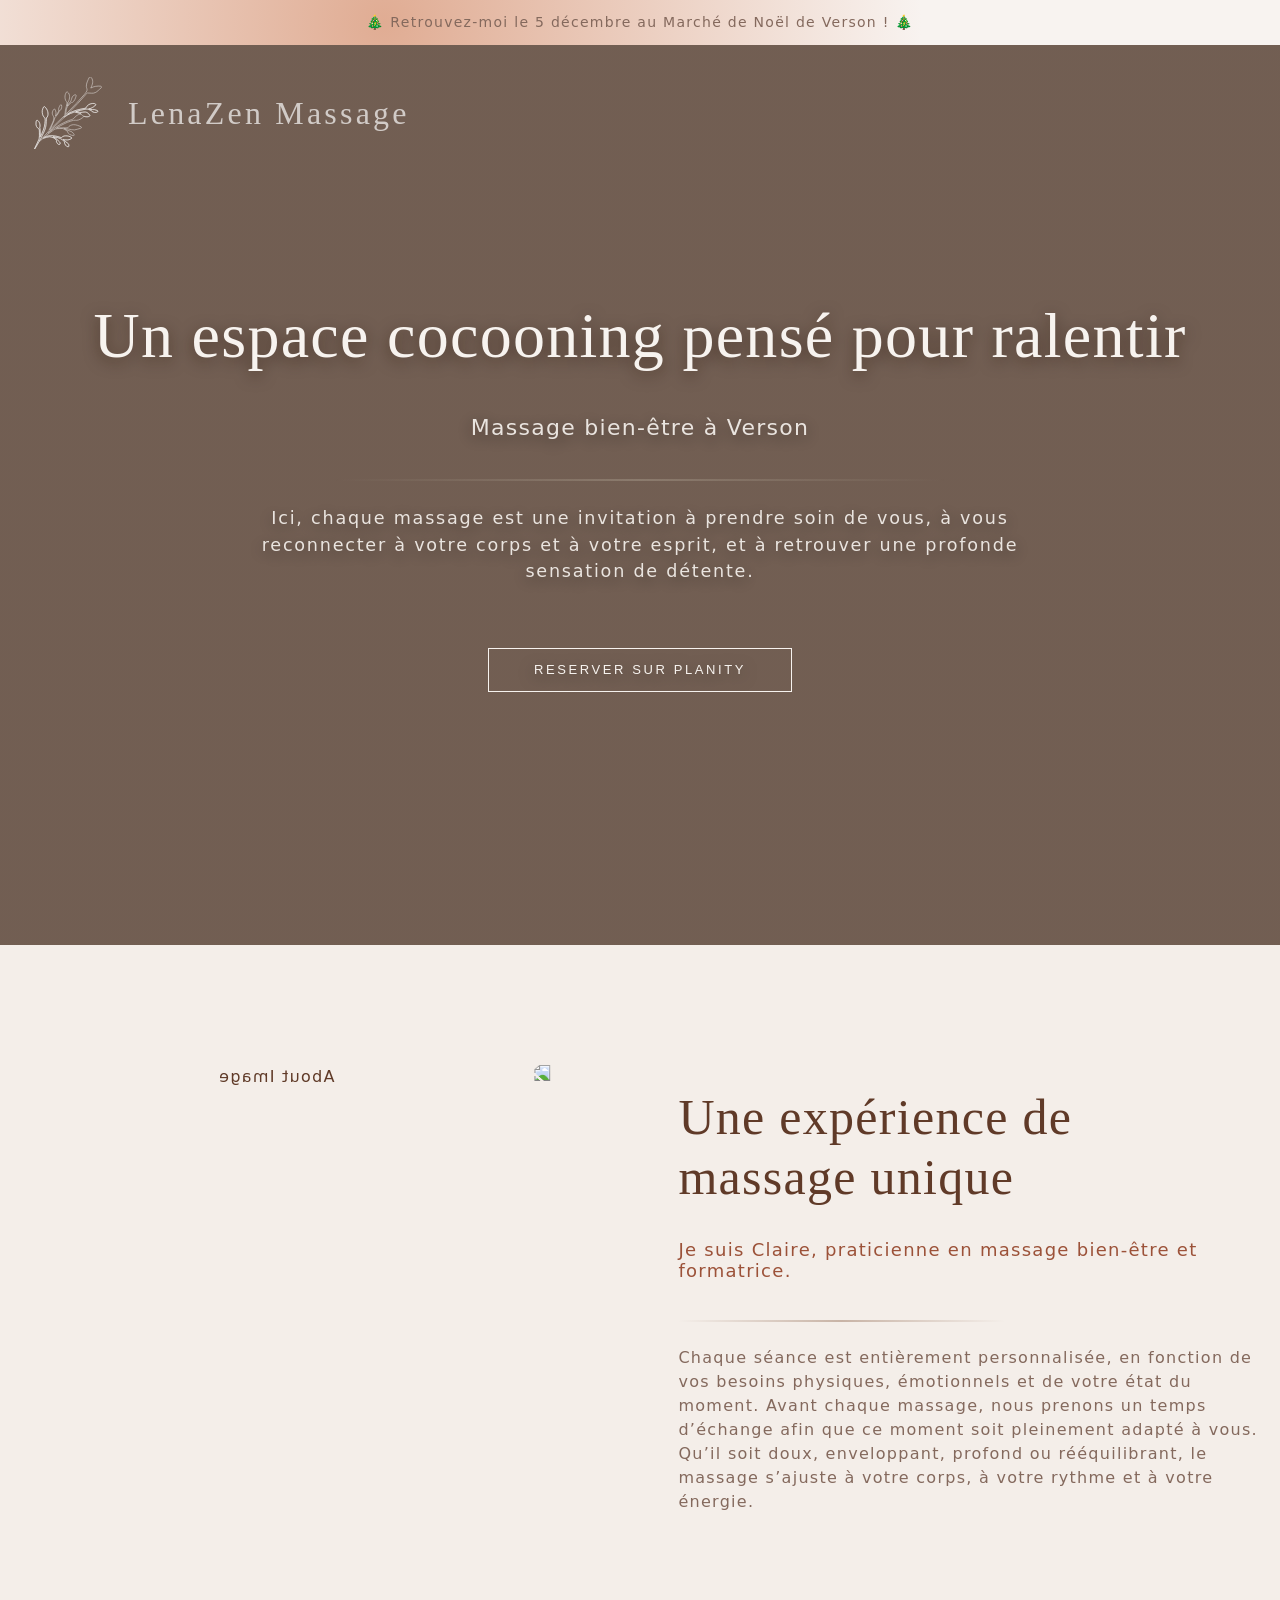
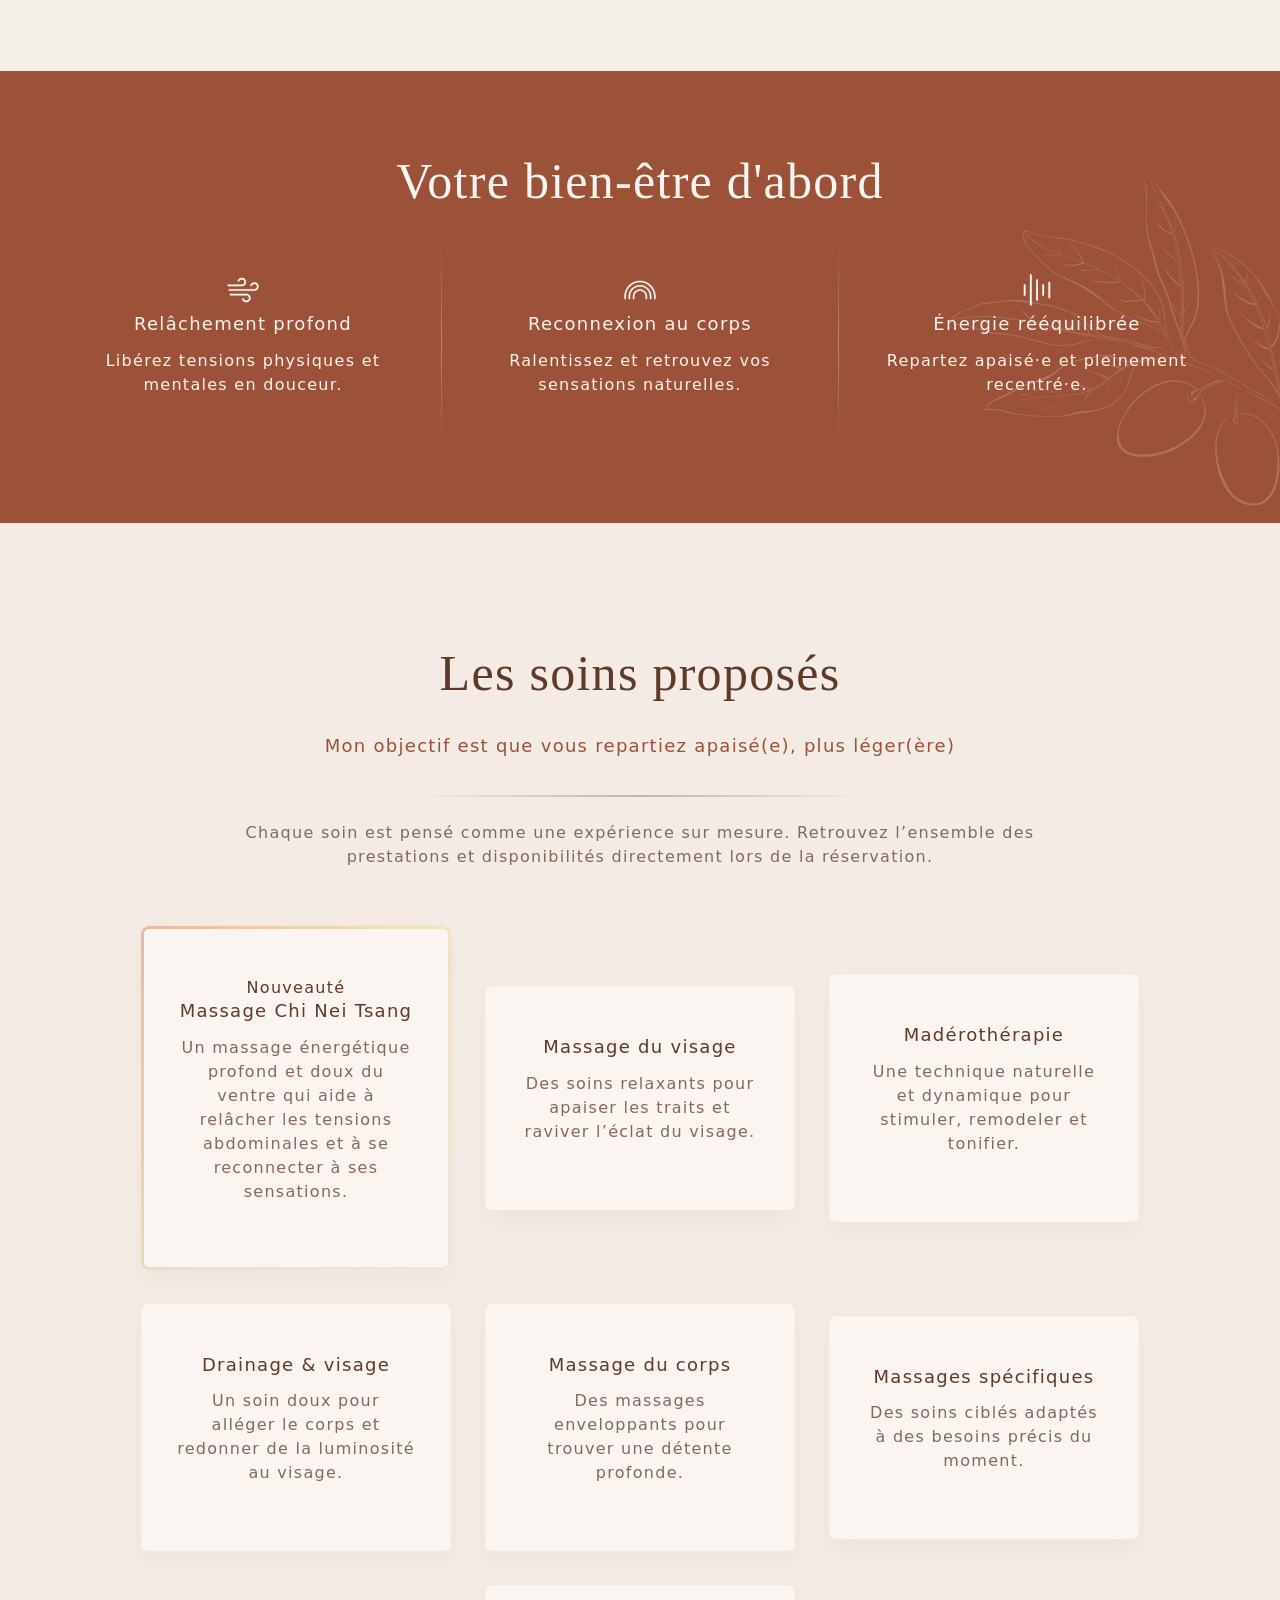
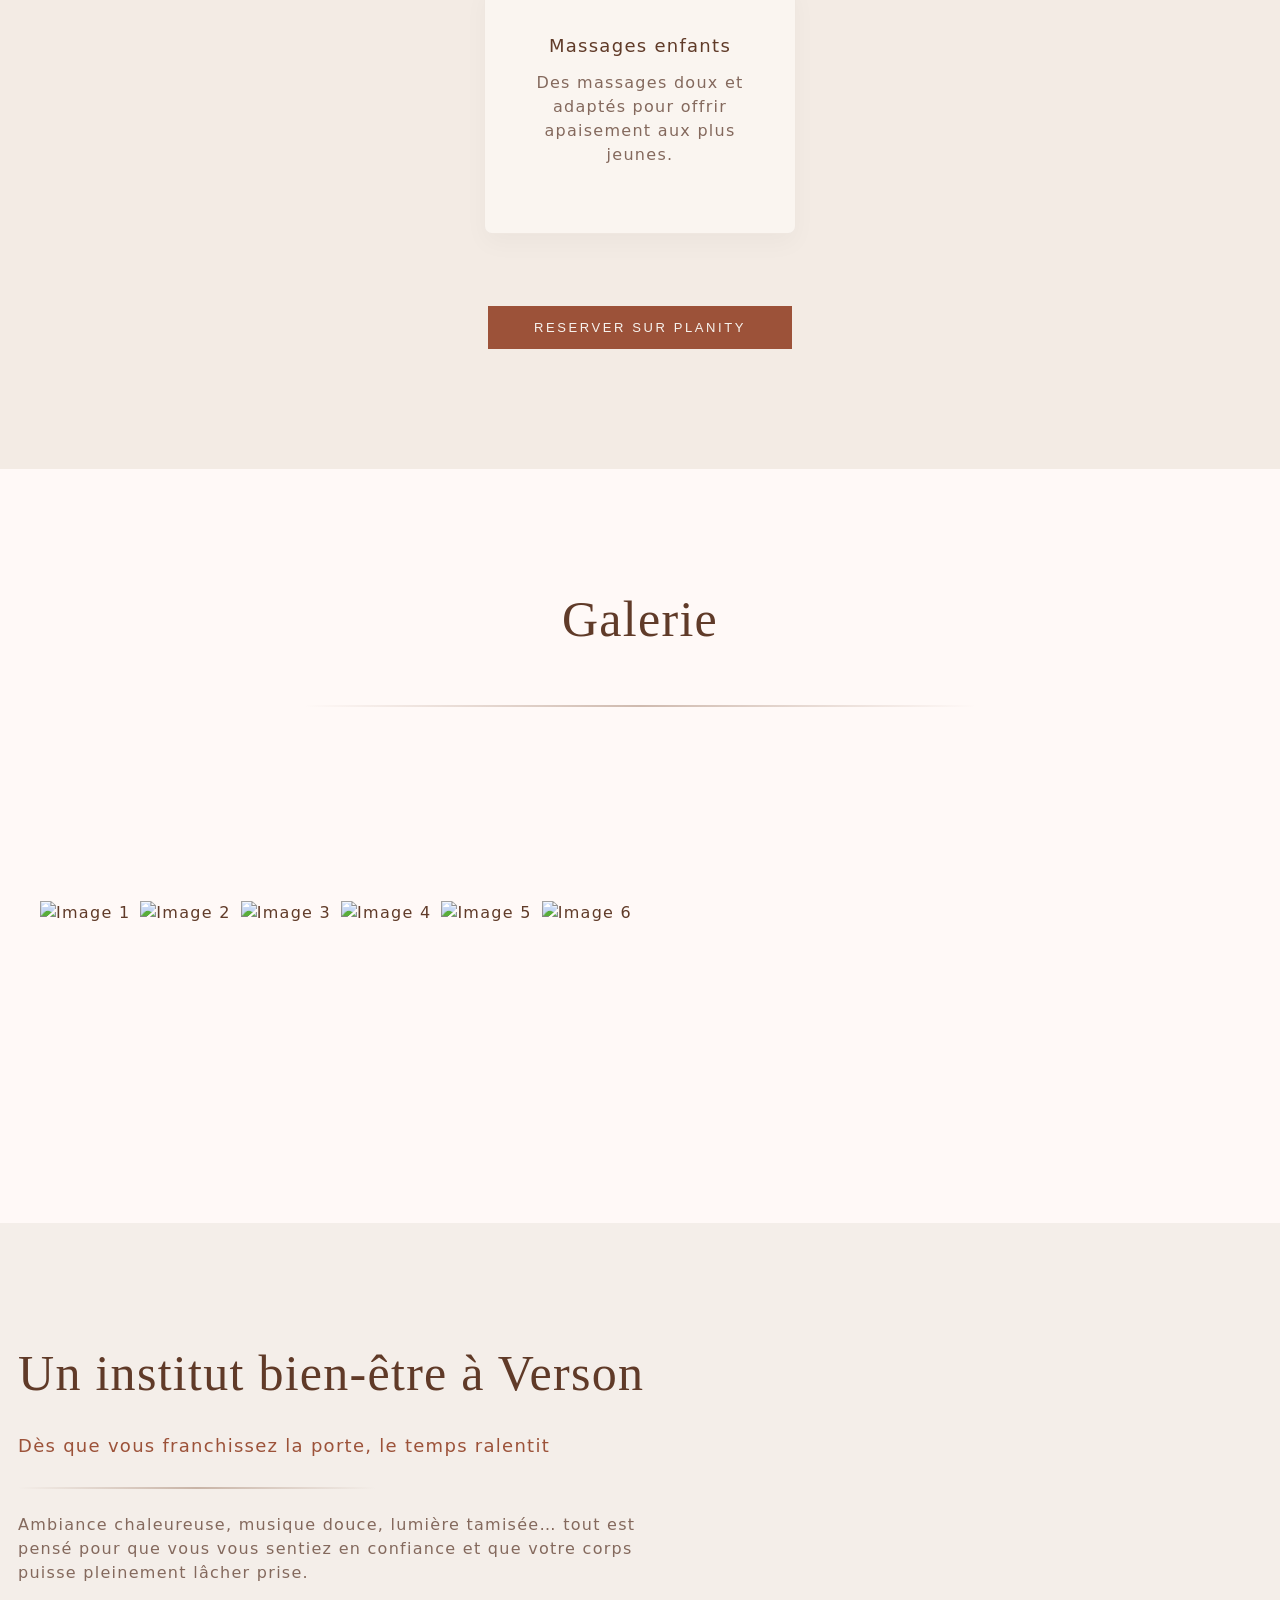
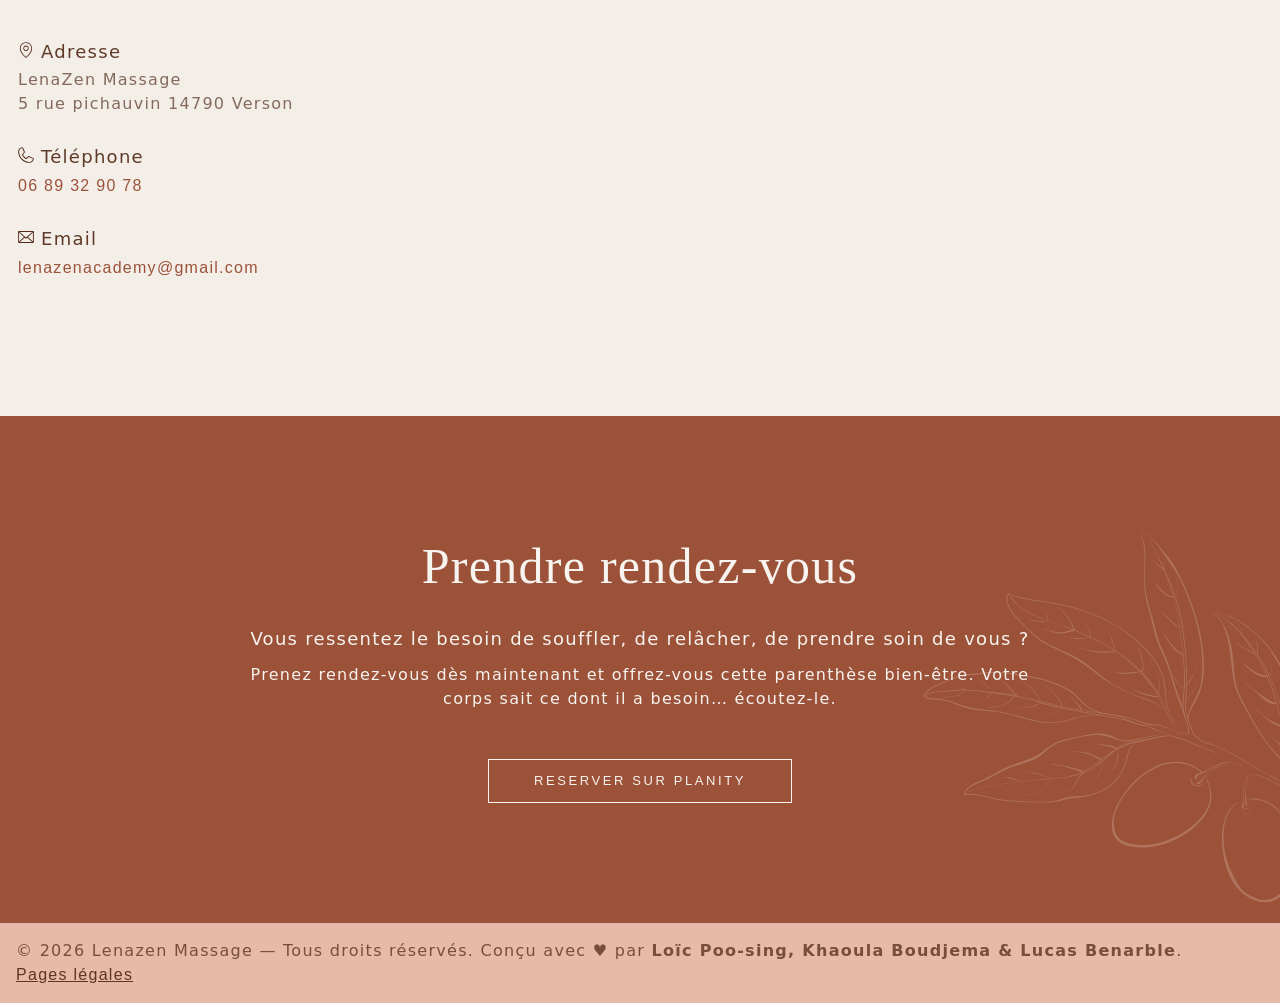
==== commit 756fa25c: "update index" ====
--- a/index.html
+++ b/index.html
@@ -22,14 +22,15 @@
   <!-- Bannière info -->
   <div class="info-banner">
     <p>
-      <strong>❤️ Offre Saint-Valentin </strong>– Bons cadeaux disponibles
-      <button class="promo-link" onclick="openFlyer()">Voir le flyer</button>
+      <!-- <strong>❤️ Offre Saint-Valentin </strong>– Bons cadeaux disponibles
+      <button class="promo-link" onclick="openFlyer()">Voir le flyer</button> -->
+      <strong>🎄 Retrouvez-moi le <strong>5 décembre</strong> au Marché de Noël de Verson ! 🎄</strong>
     </p>
   </div>
 
   <!-- Lightbox flyer -->
   <div id="flyerLightbox" class="flyer-lightbox" onclick="closeFlyer()">
-    <img src="assets/lenazen-valentin.png" alt="Offre Saint-Valentin">
+    <!-- <img src="assets/lenazen-valentin.png" alt="Offre Saint-Valentin"> -->
   </div>
 
   <!-- hero -->
@@ -97,6 +98,8 @@
     </div> -->
 
   </header>
+
+
 
   <!-- Section presentation -->
   <section id="presentation">
@@ -640,9 +643,7 @@
 
     <div class="container small">
       <h2 data-aos="fade-zoom-in" data-aos-duration="800">Votre bien-être d'abord</h2>
-      <!-- <p>Lorem ipsum dolor sit amet consectetur, adipisicing elit. Laboriosam nihil qui molestias! Fugit soluta atque
-        ipsum dolor similique consequuntur maxime qui, harum consequatur perferendis doloribus velit dolorem repudiandae
-        obcaecati praesentium.</p> -->
+
     </div>
     <div class="container card-wrapper">
       <!-- card1 -->
@@ -708,7 +709,15 @@
         expérience sur mesure. Retrouvez l’ensemble des prestations et disponibilités directement lors de la
         réservation.</p>
     </div>
-    <div class="container card-wrapper" data-aos="fade-zoom-in" data-aos-duration="1200" data-aos-delay="250">
+    <div class="container card-wrapper " data-aos="fade-zoom-in" data-aos-duration="1200" data-aos-delay="250">
+      
+      <!-- Nouveauté / Coup de cœur -->
+      <div class="card i1 highlight">
+        <div class="badge-nouveau">Nouveauté</div>
+        <h3>Massage Chi Nei Tsang</h3>
+        <p>Un massage énergétique profond et doux du ventre qui aide à relâcher les tensions abdominales et à se
+          reconnecter à ses sensations.</p>
+      </div>
       <div class="card i3">
         <!-- <img src="assets/card-img.jpeg" alt=""> -->
         <h3>Massage du visage</h3>
@@ -734,13 +743,14 @@
         <h3>Massages spécifiques</h3>
         <p>Des soins ciblés adaptés à des besoins précis du moment.</p>
 
-      </div>
-      <div class="card i6 highlight">
+      </div>  
+      <div class="card i6">
         <!-- <img src="assets/card-img.jpeg" alt=""> -->
         <h3>Massages enfants</h3>
         <p>Des massages doux et adaptés pour offrir apaisement aux plus jeunes.</p>
 
       </div>
+
 
     </div>
     <div class="container" data-aos="fade-zoom-in" data-aos-duration="1200">
@@ -1396,4 +1406,4 @@
   </script>
 </body>
 
-</html>
+</html>
